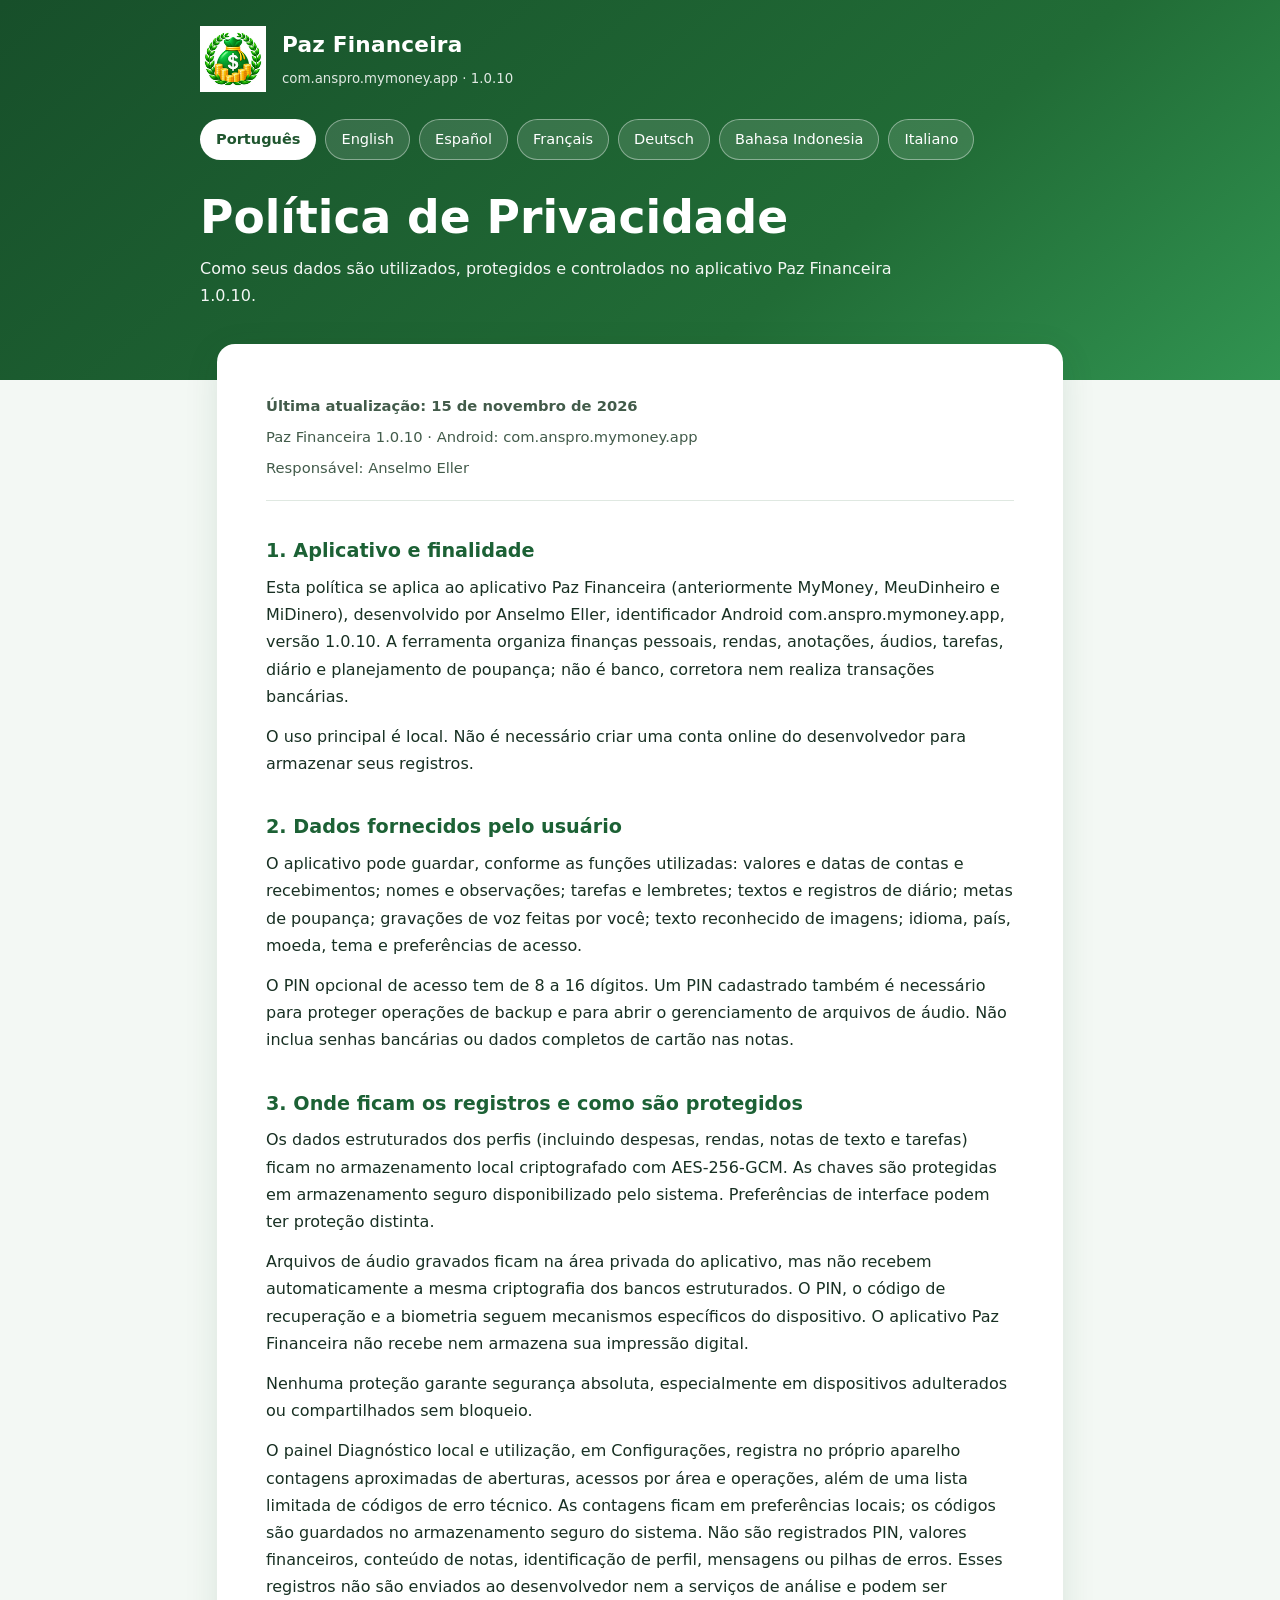
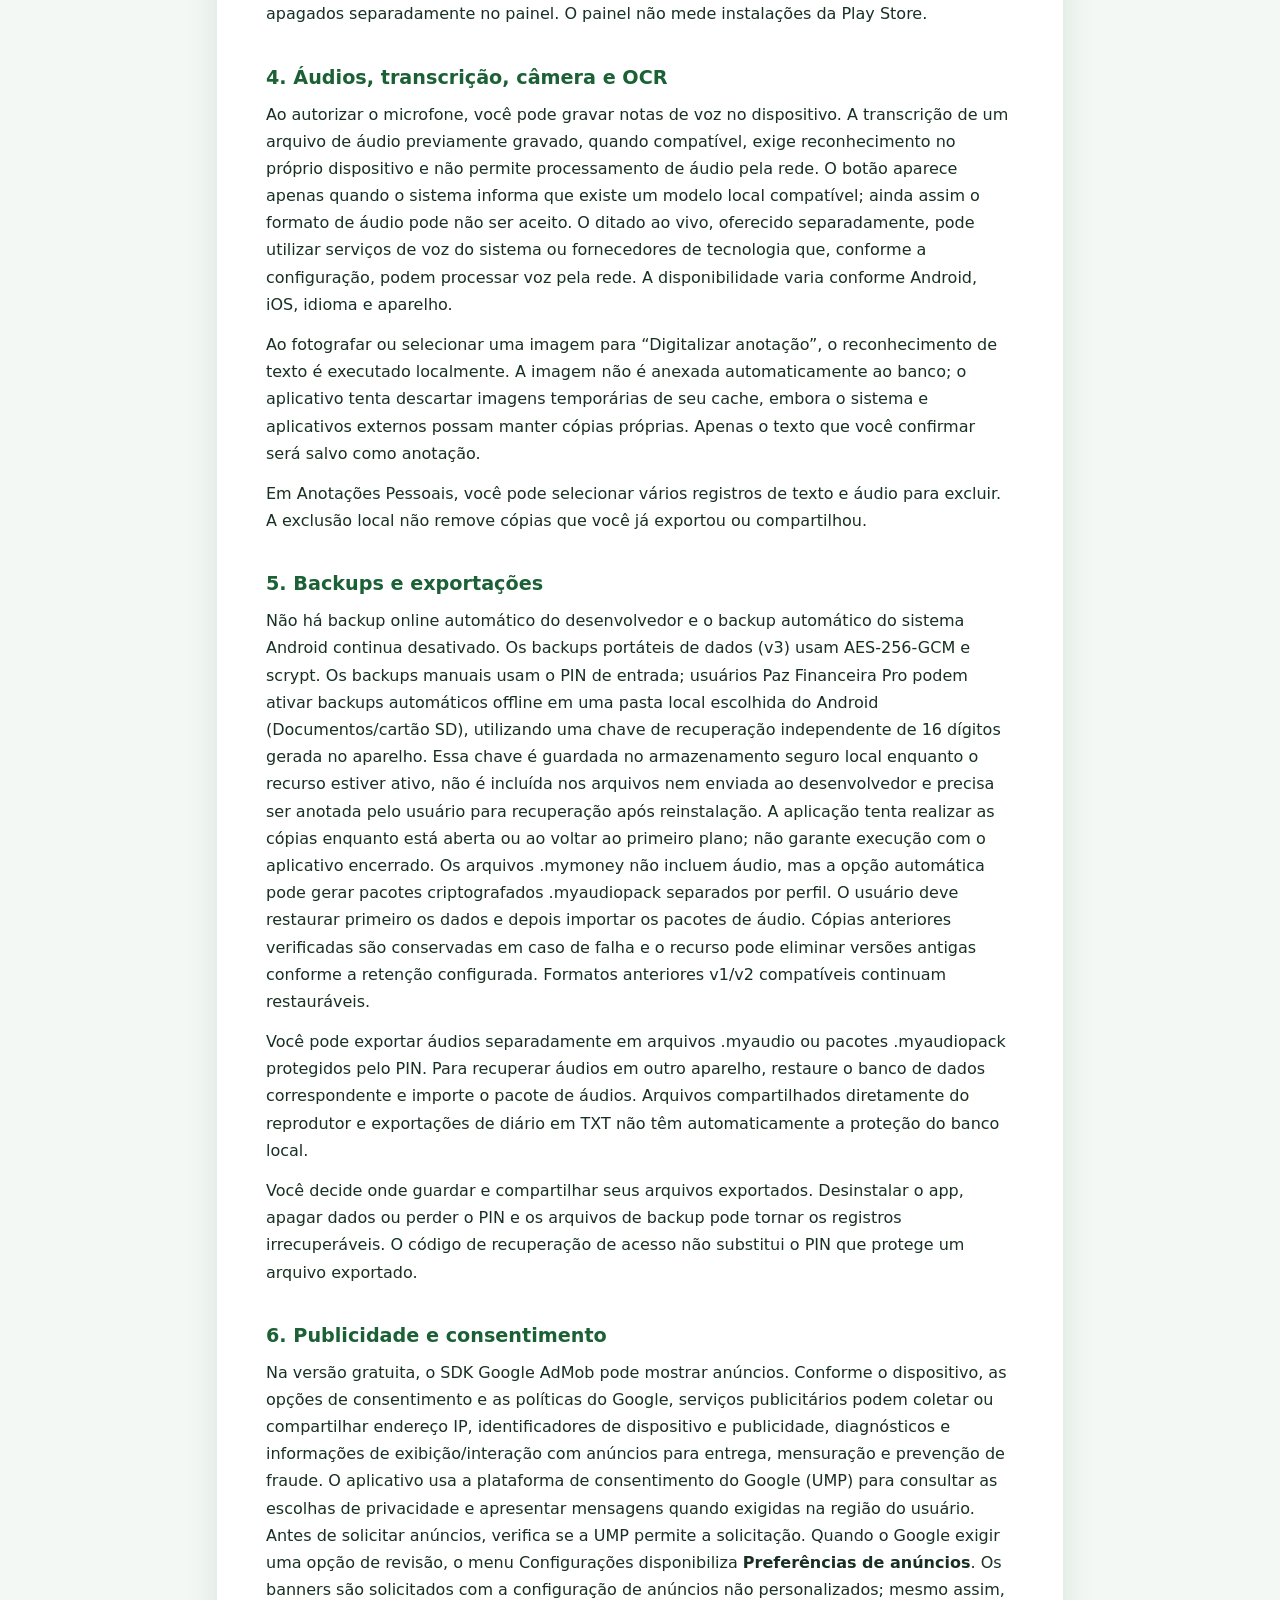
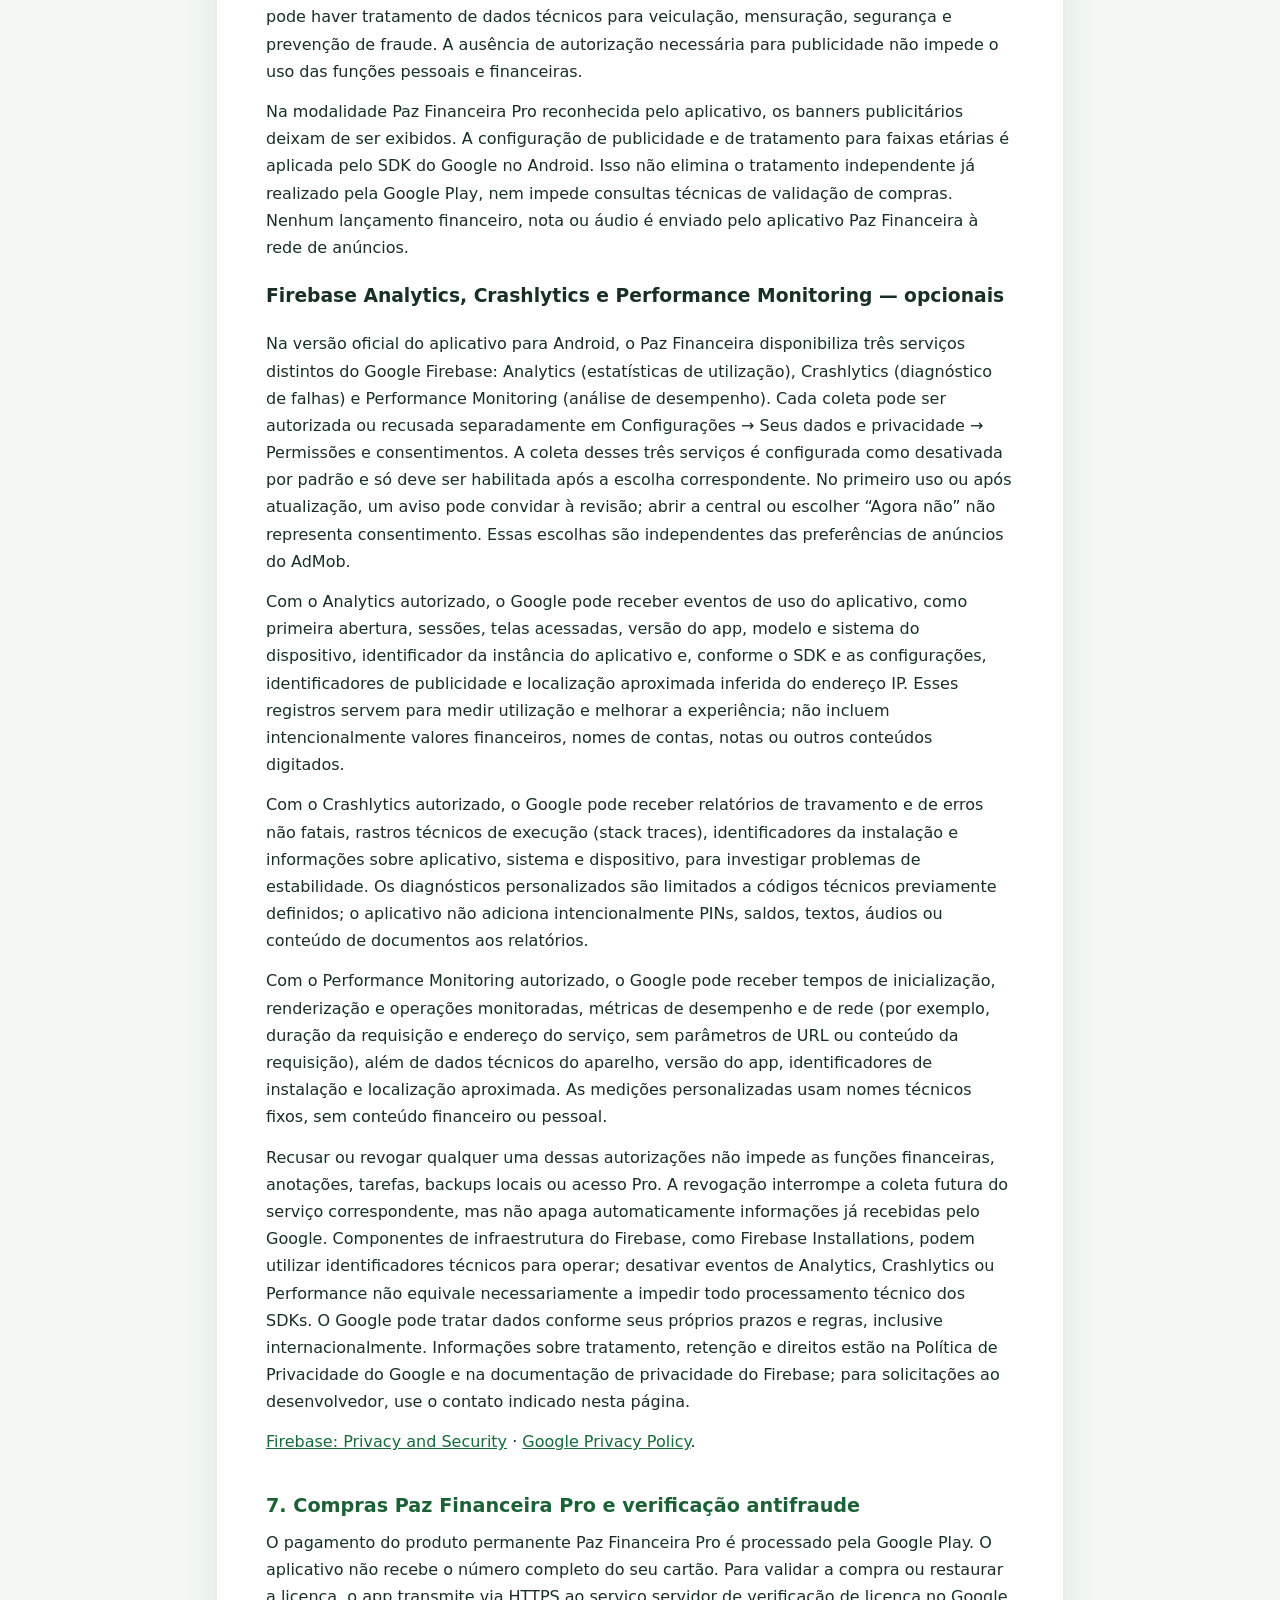
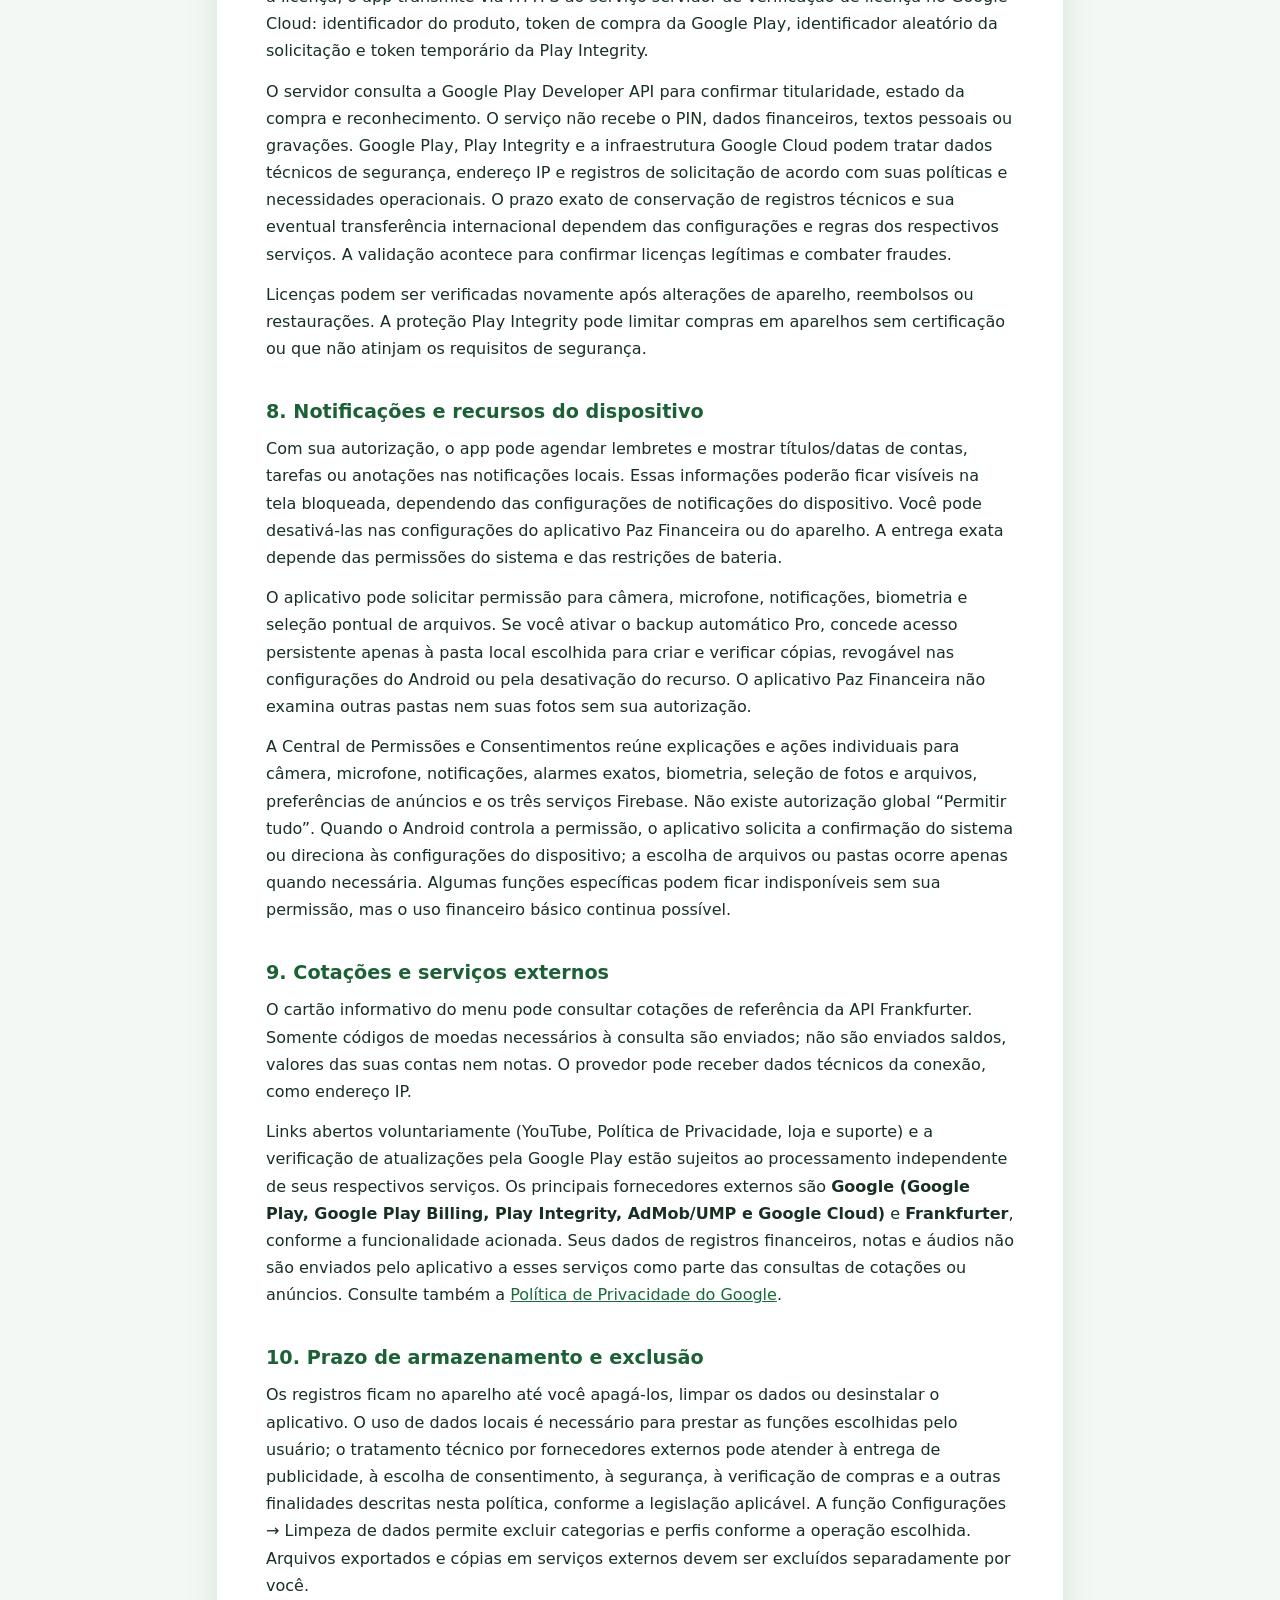
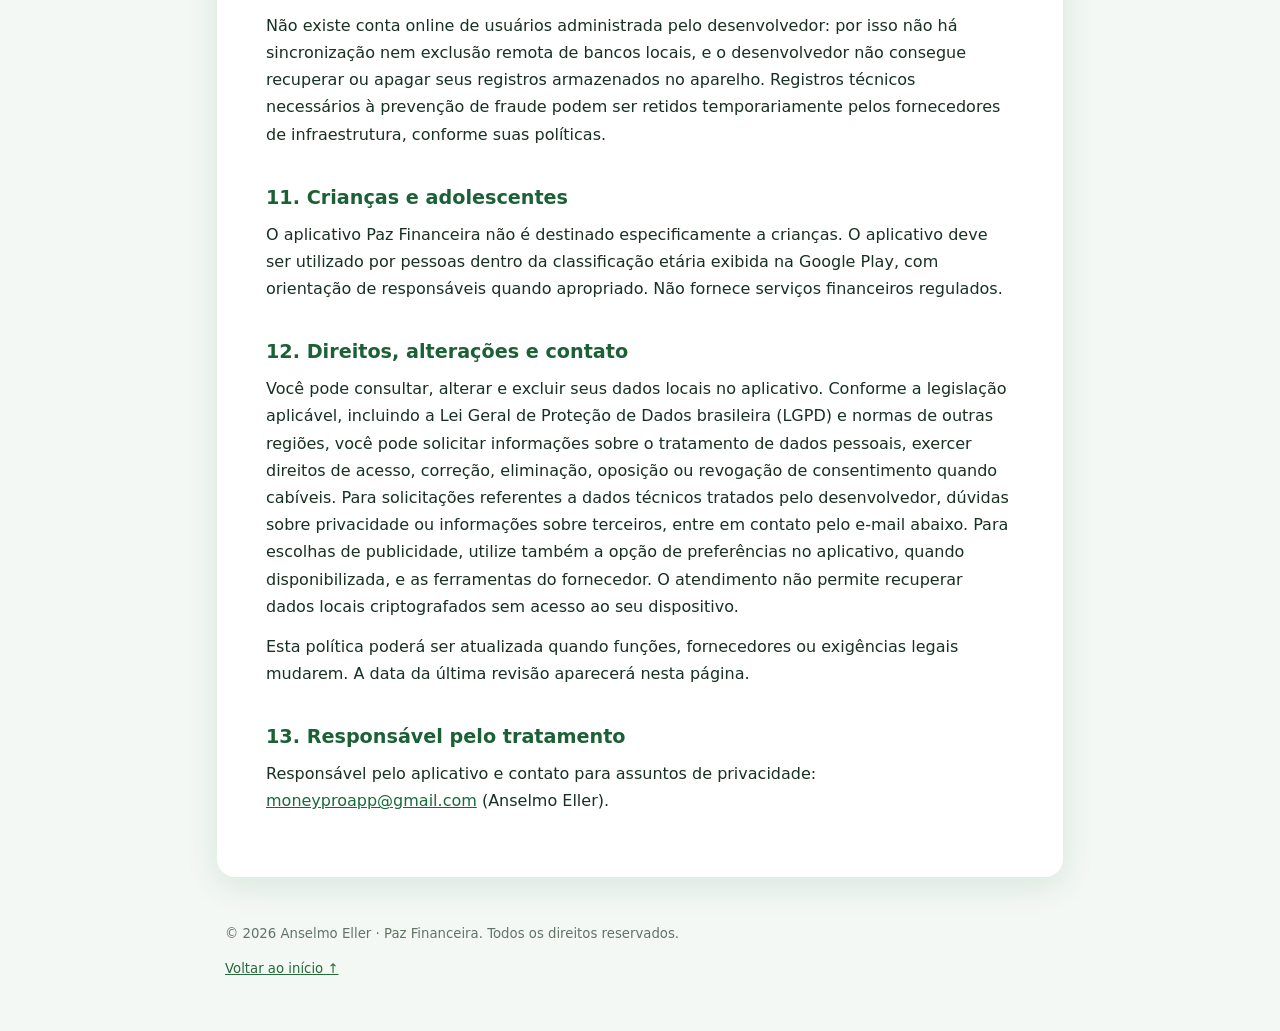
==== index.html @ 3dc596f3 "Add files via upload" ====
<!doctype html>
<html lang="pt-BR">
<head>
<meta charset="utf-8">
<meta name="viewport" content="width=device-width, initial-scale=1">
<meta name="description" content="Como seus dados são utilizados, protegidos e controlados no aplicativo Paz Financeira 1.0.10.">
<link rel="canonical" href="https://anselmoeller.github.io/mymoney-privacidade/">
<link rel="alternate" hreflang="pt-BR" href="https://anselmoeller.github.io/mymoney-privacidade/">
<link rel="alternate" hreflang="en-US" href="https://anselmoeller.github.io/mymoney-privacidade/en/">
<link rel="alternate" hreflang="es" href="https://anselmoeller.github.io/mymoney-privacidade/es/">
<link rel="alternate" hreflang="fr" href="https://anselmoeller.github.io/mymoney-privacidade/fr/">
<link rel="alternate" hreflang="de" href="https://anselmoeller.github.io/mymoney-privacidade/de/">
<link rel="alternate" hreflang="id" href="https://anselmoeller.github.io/mymoney-privacidade/id/">
<link rel="alternate" hreflang="it" href="https://anselmoeller.github.io/mymoney-privacidade/it/">
<link rel="alternate" hreflang="x-default" href="https://anselmoeller.github.io/mymoney-privacidade/">
<meta name="robots" content="index,follow">
<meta name="theme-color" content="#216C36">
<title>Política de Privacidade | Paz Financeira</title>
<link rel="icon" href="./assets/paz-financeira-icon-20261114.png" type="image/png">
<link rel="stylesheet" href="./assets/privacy-20261114.css">
</head>
<body id="top">
<header class="hero">
<div class="shell">
<div class="brand">
<img src="./assets/paz-financeira-icon-20261114.png" alt="" width="66" height="66">
<div>
<strong>Paz Financeira</strong>
<small>com.anspro.mymoney.app · 1.0.10</small>
</div>
</div>
<nav class="languages" aria-label="Language / idioma">
<a href="https://anselmoeller.github.io/mymoney-privacidade/" lang="pt" aria-current="page">Português</a>
<a href="https://anselmoeller.github.io/mymoney-privacidade/en/" lang="en">English</a>
<a href="https://anselmoeller.github.io/mymoney-privacidade/es/" lang="es">Español</a>
<a href="https://anselmoeller.github.io/mymoney-privacidade/fr/" lang="fr">Français</a>
<a href="https://anselmoeller.github.io/mymoney-privacidade/de/" lang="de">Deutsch</a>
<a href="https://anselmoeller.github.io/mymoney-privacidade/id/" lang="id">Bahasa Indonesia</a>
<a href="https://anselmoeller.github.io/mymoney-privacidade/it/" lang="it">Italiano</a>
</nav>
<h1>Política de Privacidade</h1>
<p>Como seus dados são utilizados, protegidos e controlados no aplicativo Paz Financeira 1.0.10.</p>
</div>
</header>
<main class="content">
<article class="paper">
<div class="meta">
<div><strong>Última atualização: 15 de novembro de 2026</strong></div>
<div>Paz Financeira 1.0.10 · Android: com.anspro.mymoney.app</div>
<div>Responsável: Anselmo Eller</div>
</div>
<h2 id="section-1">1. Aplicativo e finalidade</h2>
<p>Esta política se aplica ao aplicativo Paz Financeira (anteriormente MyMoney, MeuDinheiro e MiDinero), desenvolvido por Anselmo Eller, identificador Android com.anspro.mymoney.app, versão 1.0.10. A ferramenta organiza finanças pessoais, rendas, anotações, áudios, tarefas, diário e planejamento de poupança; não é banco, corretora nem realiza transações bancárias.</p>
<p>O uso principal é local. Não é necessário criar uma conta online do desenvolvedor para armazenar seus registros.</p>
<h2 id="section-2">2. Dados fornecidos pelo usuário</h2>
<p>O aplicativo pode guardar, conforme as funções utilizadas: valores e datas de contas e recebimentos; nomes e observações; tarefas e lembretes; textos e registros de diário; metas de poupança; gravações de voz feitas por você; texto reconhecido de imagens; idioma, país, moeda, tema e preferências de acesso.</p>
<p>O PIN opcional de acesso tem de 8 a 16 dígitos. Um PIN cadastrado também é necessário para proteger operações de backup e para abrir o gerenciamento de arquivos de áudio. Não inclua senhas bancárias ou dados completos de cartão nas notas.</p>
<h2 id="section-3">3. Onde ficam os registros e como são protegidos</h2>
<p>Os dados estruturados dos perfis (incluindo despesas, rendas, notas de texto e tarefas) ficam no armazenamento local criptografado com AES-256-GCM. As chaves são protegidas em armazenamento seguro disponibilizado pelo sistema. Preferências de interface podem ter proteção distinta.</p>
<p>Arquivos de áudio gravados ficam na área privada do aplicativo, mas não recebem automaticamente a mesma criptografia dos bancos estruturados. O PIN, o código de recuperação e a biometria seguem mecanismos específicos do dispositivo. O aplicativo Paz Financeira não recebe nem armazena sua impressão digital.</p>
<p>Nenhuma proteção garante segurança absoluta, especialmente em dispositivos adulterados ou compartilhados sem bloqueio.</p>
<p>O painel Diagnóstico local e utilização, em Configurações, registra no próprio aparelho contagens aproximadas de aberturas, acessos por área e operações, além de uma lista limitada de códigos de erro técnico. As contagens ficam em preferências locais; os códigos são guardados no armazenamento seguro do sistema. Não são registrados PIN, valores financeiros, conteúdo de notas, identificação de perfil, mensagens ou pilhas de erros. Esses registros não são enviados ao desenvolvedor nem a serviços de análise e podem ser apagados separadamente no painel. O painel não mede instalações da Play Store.</p>
<h2 id="section-4">4. Áudios, transcrição, câmera e OCR</h2>
<p>Ao autorizar o microfone, você pode gravar notas de voz no dispositivo. A transcrição de um arquivo de áudio previamente gravado, quando compatível, exige reconhecimento no próprio dispositivo e não permite processamento de áudio pela rede. O botão aparece apenas quando o sistema informa que existe um modelo local compatível; ainda assim o formato de áudio pode não ser aceito. O ditado ao vivo, oferecido separadamente, pode utilizar serviços de voz do sistema ou fornecedores de tecnologia que, conforme a configuração, podem processar voz pela rede. A disponibilidade varia conforme Android, iOS, idioma e aparelho.</p>
<p>Ao fotografar ou selecionar uma imagem para “Digitalizar anotação”, o reconhecimento de texto é executado localmente. A imagem não é anexada automaticamente ao banco; o aplicativo tenta descartar imagens temporárias de seu cache, embora o sistema e aplicativos externos possam manter cópias próprias. Apenas o texto que você confirmar será salvo como anotação.</p>
<p>Em Anotações Pessoais, você pode selecionar vários registros de texto e áudio para excluir. A exclusão local não remove cópias que você já exportou ou compartilhou.</p>
<h2 id="section-5">5. Backups e exportações</h2>
<p>Não há backup online automático do desenvolvedor e o backup automático do sistema Android continua desativado. Os backups portáteis de dados (v3) usam AES-256-GCM e scrypt. Os backups manuais usam o PIN de entrada; usuários Paz Financeira Pro podem ativar backups automáticos offline em uma pasta local escolhida do Android (Documentos/cartão SD), utilizando uma chave de recuperação independente de 16 dígitos gerada no aparelho. Essa chave é guardada no armazenamento seguro local enquanto o recurso estiver ativo, não é incluída nos arquivos nem enviada ao desenvolvedor e precisa ser anotada pelo usuário para recuperação após reinstalação. A aplicação tenta realizar as cópias enquanto está aberta ou ao voltar ao primeiro plano; não garante execução com o aplicativo encerrado. Os arquivos .mymoney não incluem áudio, mas a opção automática pode gerar pacotes criptografados .myaudiopack separados por perfil. O usuário deve restaurar primeiro os dados e depois importar os pacotes de áudio. Cópias anteriores verificadas são conservadas em caso de falha e o recurso pode eliminar versões antigas conforme a retenção configurada. Formatos anteriores v1/v2 compatíveis continuam restauráveis.</p>
<p>Você pode exportar áudios separadamente em arquivos .myaudio ou pacotes .myaudiopack protegidos pelo PIN. Para recuperar áudios em outro aparelho, restaure o banco de dados correspondente e importe o pacote de áudios. Arquivos compartilhados diretamente do reprodutor e exportações de diário em TXT não têm automaticamente a proteção do banco local.</p>
<p>Você decide onde guardar e compartilhar seus arquivos exportados. Desinstalar o app, apagar dados ou perder o PIN e os arquivos de backup pode tornar os registros irrecuperáveis. O código de recuperação de acesso não substitui o PIN que protege um arquivo exportado.</p>
<h2 id="section-6">6. Publicidade e consentimento</h2>
<p>Na versão gratuita, o SDK Google AdMob pode mostrar anúncios. Conforme o dispositivo, as opções de consentimento e as políticas do Google, serviços publicitários podem coletar ou compartilhar endereço IP, identificadores de dispositivo e publicidade, diagnósticos e informações de exibição/interação com anúncios para entrega, mensuração e prevenção de fraude. O aplicativo usa a plataforma de consentimento do Google (UMP) para consultar as escolhas de privacidade e apresentar mensagens quando exigidas na região do usuário. Antes de solicitar anúncios, verifica se a UMP permite a solicitação. Quando o Google exigir uma opção de revisão, o menu Configurações disponibiliza <strong>Preferências de anúncios</strong>. Os banners são solicitados com a configuração de anúncios não personalizados; mesmo assim, pode haver tratamento de dados técnicos para veiculação, mensuração, segurança e prevenção de fraude. A ausência de autorização necessária para publicidade não impede o uso das funções pessoais e financeiras.</p>
<p>Na modalidade Paz Financeira Pro reconhecida pelo aplicativo, os banners publicitários deixam de ser exibidos. A configuração de publicidade e de tratamento para faixas etárias é aplicada pelo SDK do Google no Android. Isso não elimina o tratamento independente já realizado pela Google Play, nem impede consultas técnicas de validação de compras. Nenhum lançamento financeiro, nota ou áudio é enviado pelo aplicativo Paz Financeira à rede de anúncios.</p>

<h3 id="firebase-optional">Firebase Analytics, Crashlytics e Performance Monitoring — opcionais</h3>
<p>Na versão oficial do aplicativo para Android, o Paz Financeira disponibiliza três serviços distintos do Google Firebase: Analytics (estatísticas de utilização), Crashlytics (diagnóstico de falhas) e Performance Monitoring (análise de desempenho). Cada coleta pode ser autorizada ou recusada separadamente em Configurações → Seus dados e privacidade → Permissões e consentimentos. A coleta desses três serviços é configurada como desativada por padrão e só deve ser habilitada após a escolha correspondente. No primeiro uso ou após atualização, um aviso pode convidar à revisão; abrir a central ou escolher “Agora não” não representa consentimento. Essas escolhas são independentes das preferências de anúncios do AdMob.</p>
<p>Com o Analytics autorizado, o Google pode receber eventos de uso do aplicativo, como primeira abertura, sessões, telas acessadas, versão do app, modelo e sistema do dispositivo, identificador da instância do aplicativo e, conforme o SDK e as configurações, identificadores de publicidade e localização aproximada inferida do endereço IP. Esses registros servem para medir utilização e melhorar a experiência; não incluem intencionalmente valores financeiros, nomes de contas, notas ou outros conteúdos digitados.</p>
<p>Com o Crashlytics autorizado, o Google pode receber relatórios de travamento e de erros não fatais, rastros técnicos de execução (stack traces), identificadores da instalação e informações sobre aplicativo, sistema e dispositivo, para investigar problemas de estabilidade. Os diagnósticos personalizados são limitados a códigos técnicos previamente definidos; o aplicativo não adiciona intencionalmente PINs, saldos, textos, áudios ou conteúdo de documentos aos relatórios.</p>
<p>Com o Performance Monitoring autorizado, o Google pode receber tempos de inicialização, renderização e operações monitoradas, métricas de desempenho e de rede (por exemplo, duração da requisição e endereço do serviço, sem parâmetros de URL ou conteúdo da requisição), além de dados técnicos do aparelho, versão do app, identificadores de instalação e localização aproximada. As medições personalizadas usam nomes técnicos fixos, sem conteúdo financeiro ou pessoal.</p>
<p>Recusar ou revogar qualquer uma dessas autorizações não impede as funções financeiras, anotações, tarefas, backups locais ou acesso Pro. A revogação interrompe a coleta futura do serviço correspondente, mas não apaga automaticamente informações já recebidas pelo Google. Componentes de infraestrutura do Firebase, como Firebase Installations, podem utilizar identificadores técnicos para operar; desativar eventos de Analytics, Crashlytics ou Performance não equivale necessariamente a impedir todo processamento técnico dos SDKs. O Google pode tratar dados conforme seus próprios prazos e regras, inclusive internacionalmente. Informações sobre tratamento, retenção e direitos estão na Política de Privacidade do Google e na documentação de privacidade do Firebase; para solicitações ao desenvolvedor, use o contato indicado nesta página.</p>
<p><a href="https://firebase.google.com/support/privacy" rel="noopener noreferrer">Firebase: Privacy and Security</a> · <a href="https://policies.google.com/privacy" rel="noopener noreferrer">Google Privacy Policy</a>.</p>
<h2 id="section-7">7. Compras Paz Financeira Pro e verificação antifraude</h2>
<p>O pagamento do produto permanente Paz Financeira Pro é processado pela Google Play. O aplicativo não recebe o número completo do seu cartão. Para validar a compra ou restaurar a licença, o app transmite via HTTPS ao serviço servidor de verificação de licença no Google Cloud: identificador do produto, token de compra da Google Play, identificador aleatório da solicitação e token temporário da Play Integrity.</p>
<p>O servidor consulta a Google Play Developer API para confirmar titularidade, estado da compra e reconhecimento. O serviço não recebe o PIN, dados financeiros, textos pessoais ou gravações. Google Play, Play Integrity e a infraestrutura Google Cloud podem tratar dados técnicos de segurança, endereço IP e registros de solicitação de acordo com suas políticas e necessidades operacionais. O prazo exato de conservação de registros técnicos e sua eventual transferência internacional dependem das configurações e regras dos respectivos serviços. A validação acontece para confirmar licenças legítimas e combater fraudes.</p>
<p>Licenças podem ser verificadas novamente após alterações de aparelho, reembolsos ou restaurações. A proteção Play Integrity pode limitar compras em aparelhos sem certificação ou que não atinjam os requisitos de segurança.</p>
<h2 id="section-8">8. Notificações e recursos do dispositivo</h2>
<p>Com sua autorização, o app pode agendar lembretes e mostrar títulos/datas de contas, tarefas ou anotações nas notificações locais. Essas informações poderão ficar visíveis na tela bloqueada, dependendo das configurações de notificações do dispositivo. Você pode desativá-las nas configurações do aplicativo Paz Financeira ou do aparelho. A entrega exata depende das permissões do sistema e das restrições de bateria.</p>
<p>O aplicativo pode solicitar permissão para câmera, microfone, notificações, biometria e seleção pontual de arquivos. Se você ativar o backup automático Pro, concede acesso persistente apenas à pasta local escolhida para criar e verificar cópias, revogável nas configurações do Android ou pela desativação do recurso. O aplicativo Paz Financeira não examina outras pastas nem suas fotos sem sua autorização.</p>
<p>A Central de Permissões e Consentimentos reúne explicações e ações individuais para câmera, microfone, notificações, alarmes exatos, biometria, seleção de fotos e arquivos, preferências de anúncios e os três serviços Firebase. Não existe autorização global “Permitir tudo”. Quando o Android controla a permissão, o aplicativo solicita a confirmação do sistema ou direciona às configurações do dispositivo; a escolha de arquivos ou pastas ocorre apenas quando necessária. Algumas funções específicas podem ficar indisponíveis sem sua permissão, mas o uso financeiro básico continua possível.</p>
<h2 id="section-9">9. Cotações e serviços externos</h2>
<p>O cartão informativo do menu pode consultar cotações de referência da API Frankfurter. Somente códigos de moedas necessários à consulta são enviados; não são enviados saldos, valores das suas contas nem notas. O provedor pode receber dados técnicos da conexão, como endereço IP.</p>
<p>Links abertos voluntariamente (YouTube, Política de Privacidade, loja e suporte) e a verificação de atualizações pela Google Play estão sujeitos ao processamento independente de seus respectivos serviços. Os principais fornecedores externos são <strong>Google (Google Play, Google Play Billing, Play Integrity, AdMob/UMP e Google Cloud)</strong> e <strong>Frankfurter</strong>, conforme a funcionalidade acionada. Seus dados de registros financeiros, notas e áudios não são enviados pelo aplicativo a esses serviços como parte das consultas de cotações ou anúncios. Consulte também a <a href="https://policies.google.com/privacy?hl=pt-BR">Política de Privacidade do Google</a>.</p>
<h2 id="section-10">10. Prazo de armazenamento e exclusão</h2>
<p>Os registros ficam no aparelho até você apagá-los, limpar os dados ou desinstalar o aplicativo. O uso de dados locais é necessário para prestar as funções escolhidas pelo usuário; o tratamento técnico por fornecedores externos pode atender à entrega de publicidade, à escolha de consentimento, à segurança, à verificação de compras e a outras finalidades descritas nesta política, conforme a legislação aplicável. A função Configurações → Limpeza de dados permite excluir categorias e perfis conforme a operação escolhida. Arquivos exportados e cópias em serviços externos devem ser excluídos separadamente por você.</p>
<p>Não existe conta online de usuários administrada pelo desenvolvedor: por isso não há sincronização nem exclusão remota de bancos locais, e o desenvolvedor não consegue recuperar ou apagar seus registros armazenados no aparelho. Registros técnicos necessários à prevenção de fraude podem ser retidos temporariamente pelos fornecedores de infraestrutura, conforme suas políticas.</p>
<h2 id="section-11">11. Crianças e adolescentes</h2>
<p>O aplicativo Paz Financeira não é destinado especificamente a crianças. O aplicativo deve ser utilizado por pessoas dentro da classificação etária exibida na Google Play, com orientação de responsáveis quando apropriado. Não fornece serviços financeiros regulados.</p>
<h2 id="section-12">12. Direitos, alterações e contato</h2>
<p>Você pode consultar, alterar e excluir seus dados locais no aplicativo. Conforme a legislação aplicável, incluindo a Lei Geral de Proteção de Dados brasileira (LGPD) e normas de outras regiões, você pode solicitar informações sobre o tratamento de dados pessoais, exercer direitos de acesso, correção, eliminação, oposição ou revogação de consentimento quando cabíveis. Para solicitações referentes a dados técnicos tratados pelo desenvolvedor, dúvidas sobre privacidade ou informações sobre terceiros, entre em contato pelo e-mail abaixo. Para escolhas de publicidade, utilize também a opção de preferências no aplicativo, quando disponibilizada, e as ferramentas do fornecedor. O atendimento não permite recuperar dados locais criptografados sem acesso ao seu dispositivo.</p>
<p>Esta política poderá ser atualizada quando funções, fornecedores ou exigências legais mudarem. A data da última revisão aparecerá nesta página.</p>
<h2 id="section-13">13. Responsável pelo tratamento</h2>
<p>Responsável pelo aplicativo e contato para assuntos de privacidade: <a href="mailto:moneyproapp@gmail.com">moneyproapp@gmail.com</a> (Anselmo Eller).</p>
</article>
</main>
<footer class="footer">
<p>© 2026 Anselmo Eller · Paz Financeira. Todos os direitos reservados.</p>
<p><a href="#top">Voltar ao início ↑</a></p>
</footer>
</body>
</html>
---- assets/privacy-20261114.css ----
:root{
  color-scheme:light;
  font-family:system-ui,-apple-system,"Segoe UI",Roboto,Arial,sans-serif;
  color:#183023;
  background:#f3f8f4
}
*{box-sizing:border-box}
body{margin:0;line-height:1.7}
a{color:#176a39}
a:hover{text-decoration:none}
a:focus-visible{outline:3px solid #e8a835;outline-offset:3px}
.hero{
  background:linear-gradient(140deg,#174f2a,#216c36 65%,#319451);
  color:white;
  padding:26px 22px 66px
}
.shell{max-width:880px;margin:auto}
.brand{display:flex;gap:16px;align-items:center}
.brand img{width:66px;height:66px;object-fit:contain}
.brand strong{display:block;font-size:1.35rem;letter-spacing:.01em}
.brand small{opacity:.86}
.languages{
  display:flex;
  flex-wrap:wrap;
  gap:9px;
  margin-top:27px
}
.languages a{
  color:white;
  text-decoration:none;
  padding:7px 15px;
  border-radius:24px;
  background:rgba(255,255,255,.12);
  border:1px solid rgba(255,255,255,.4);
  font-size:.91rem
}
.languages a[aria-current=page]{
  color:#20562f;
  background:white;
  font-weight:750
}
.hero h1{
  font-size:clamp(2rem,5vw,2.85rem);
  line-height:1.16;
  margin:32px 0 10px
}
.hero p{margin:5px 0;max-width:700px;opacity:.95}
.content{max-width:880px;margin:-36px auto 46px;padding:0 17px}
.paper{
  background:white;
  border-radius:18px;
  box-shadow:0 8px 34px rgba(16,70,36,.11);
  padding:clamp(21px,4vw,49px)
}
.meta{
  padding-bottom:20px;
  margin-bottom:29px;
  border-bottom:1px solid #dfe8e1;
  display:grid;
  gap:6px;
  color:#425b4a;
  font-size:.92rem
}
.paper h2{
  font-size:1.2rem;
  margin:37px 0 9px;
  color:#1c6135;
  line-height:1.35
}
.paper p{margin:10px 0 13px}
.paper ul{padding-left:25px;margin:12px 0 17px}
.paper li{padding:2px 0}
.paper code{
  background:#e8f3eb;
  padding:2px 6px;
  border-radius:6px;
  overflow-wrap:anywhere
}
.contact{
  border:1px solid #c9e3cf;
  background:#ecf7ef;
  border-radius:10px;
  padding:14px;
  margin:18px 0 8px;
  overflow-wrap:anywhere
}
.footer{
  max-width:880px;
  margin:0 auto 50px;
  padding:0 25px;
  color:#627466;
  font-size:.83rem
}
.footer a{color:#256a3b}
.sr-only{
  position:absolute;
  width:1px;
  height:1px;
  overflow:hidden;
  clip:rect(0,0,0,0);
  white-space:nowrap
}
@media(max-width:560px){
  .brand img{width:55px;height:55px}
  .hero{padding-bottom:54px}
  .languages{gap:7px}
  .languages a{padding:7px 12px}
  .paper h2{margin-top:30px}
}
@media(prefers-reduced-motion:reduce){
  *,*::before,*::after{
    scroll-behavior:auto!important;
    transition:none!important
  }
}
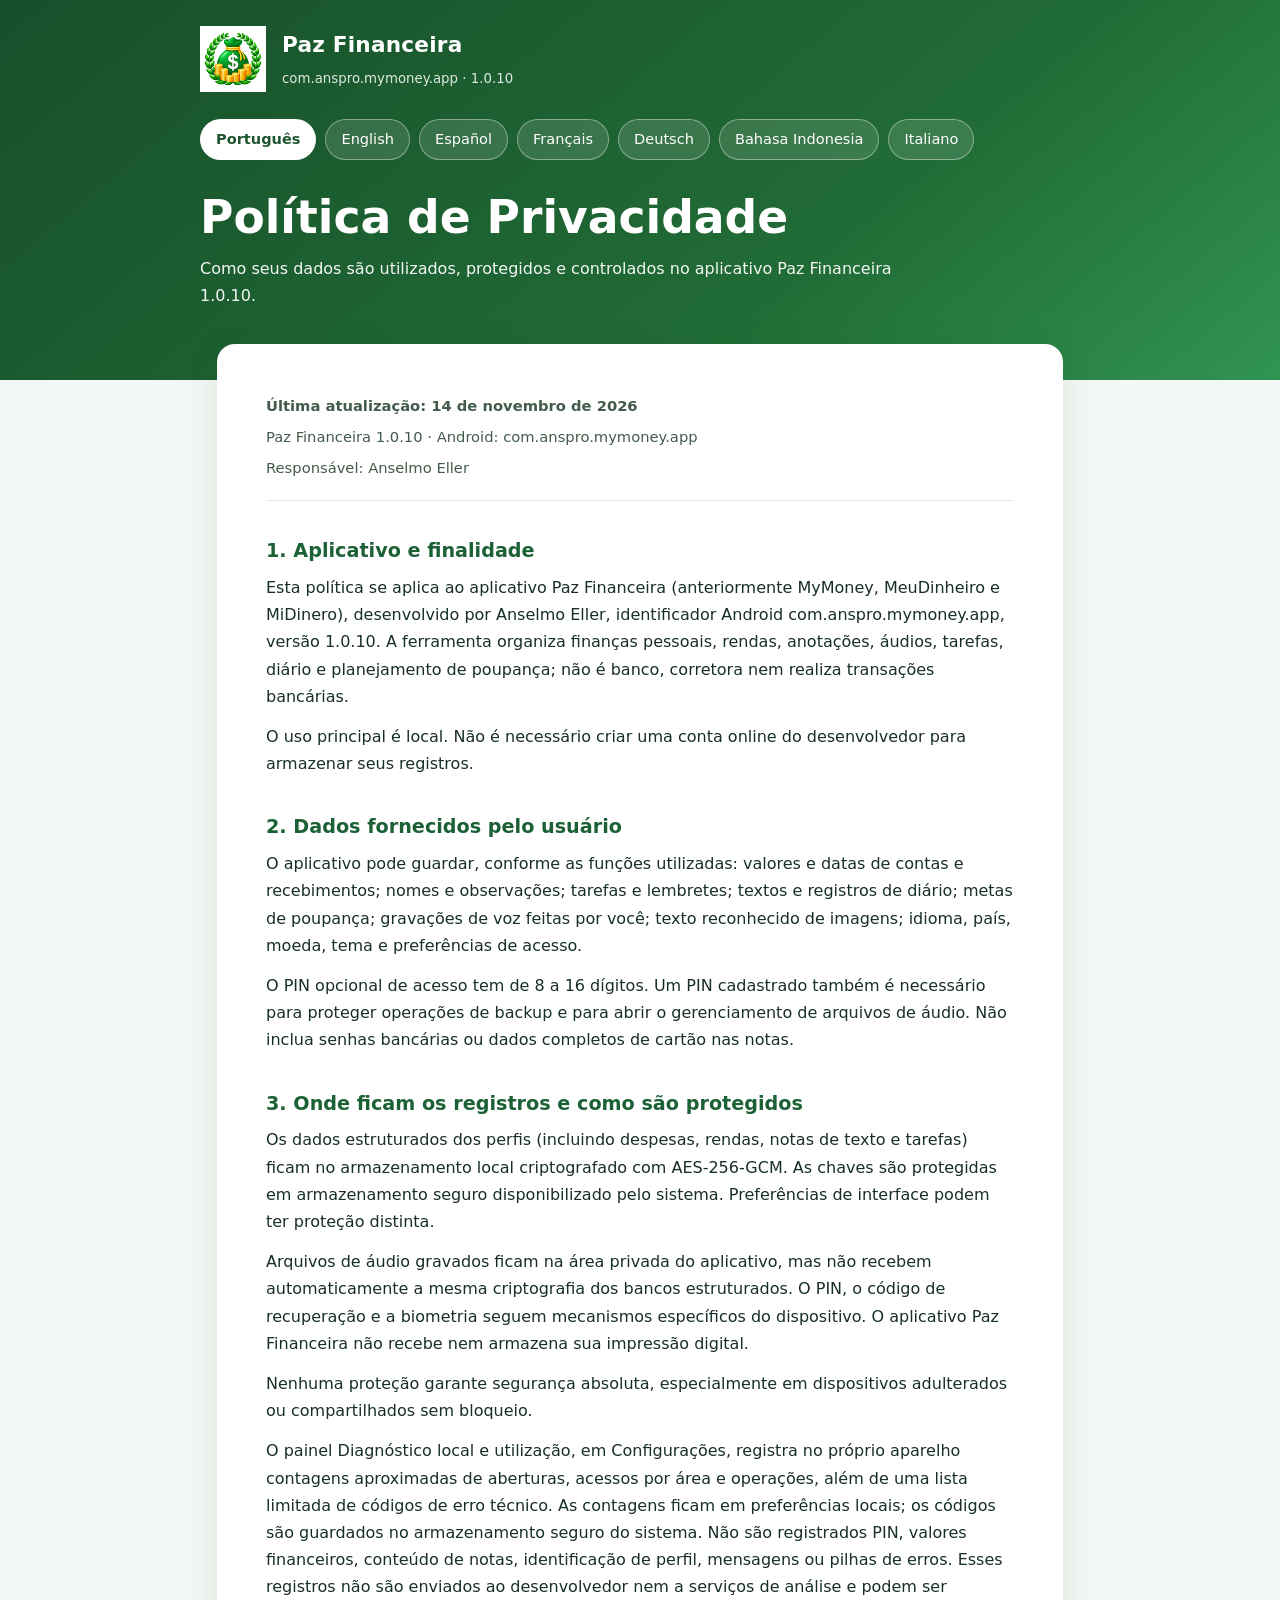
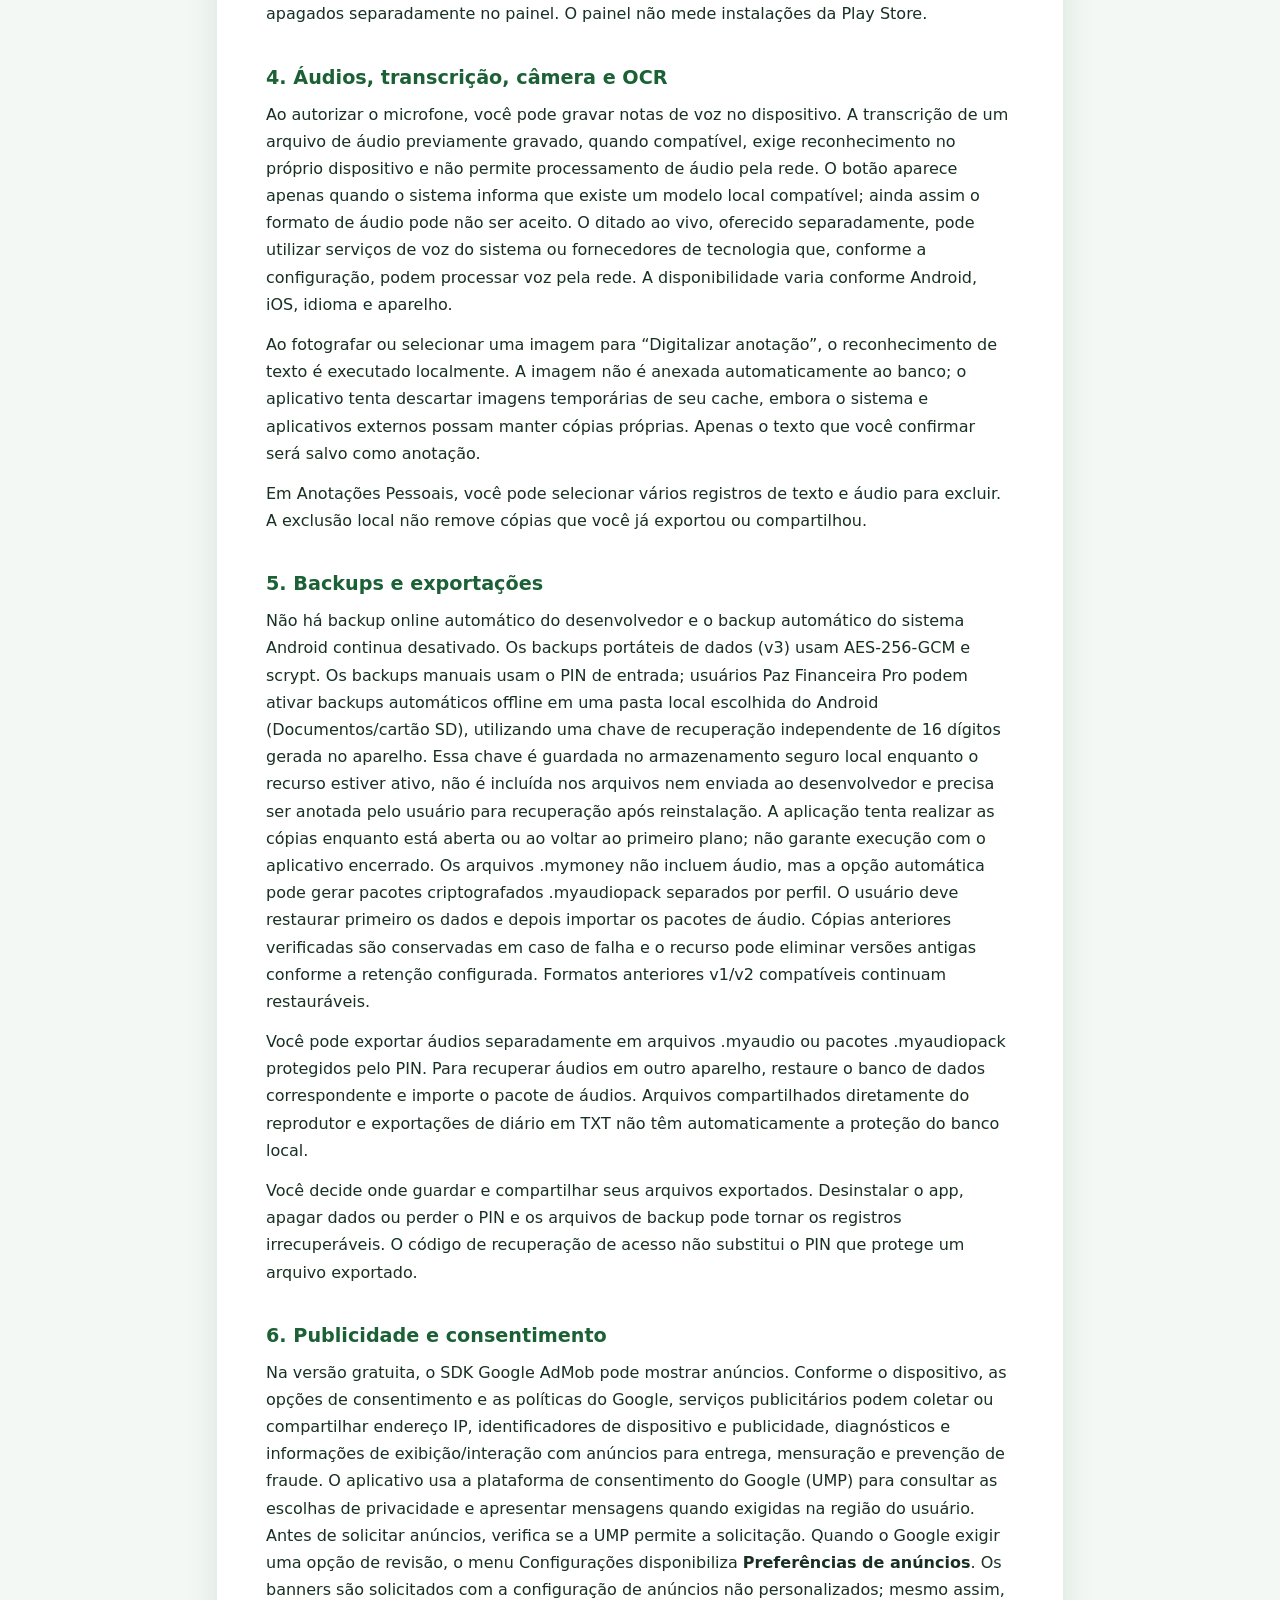
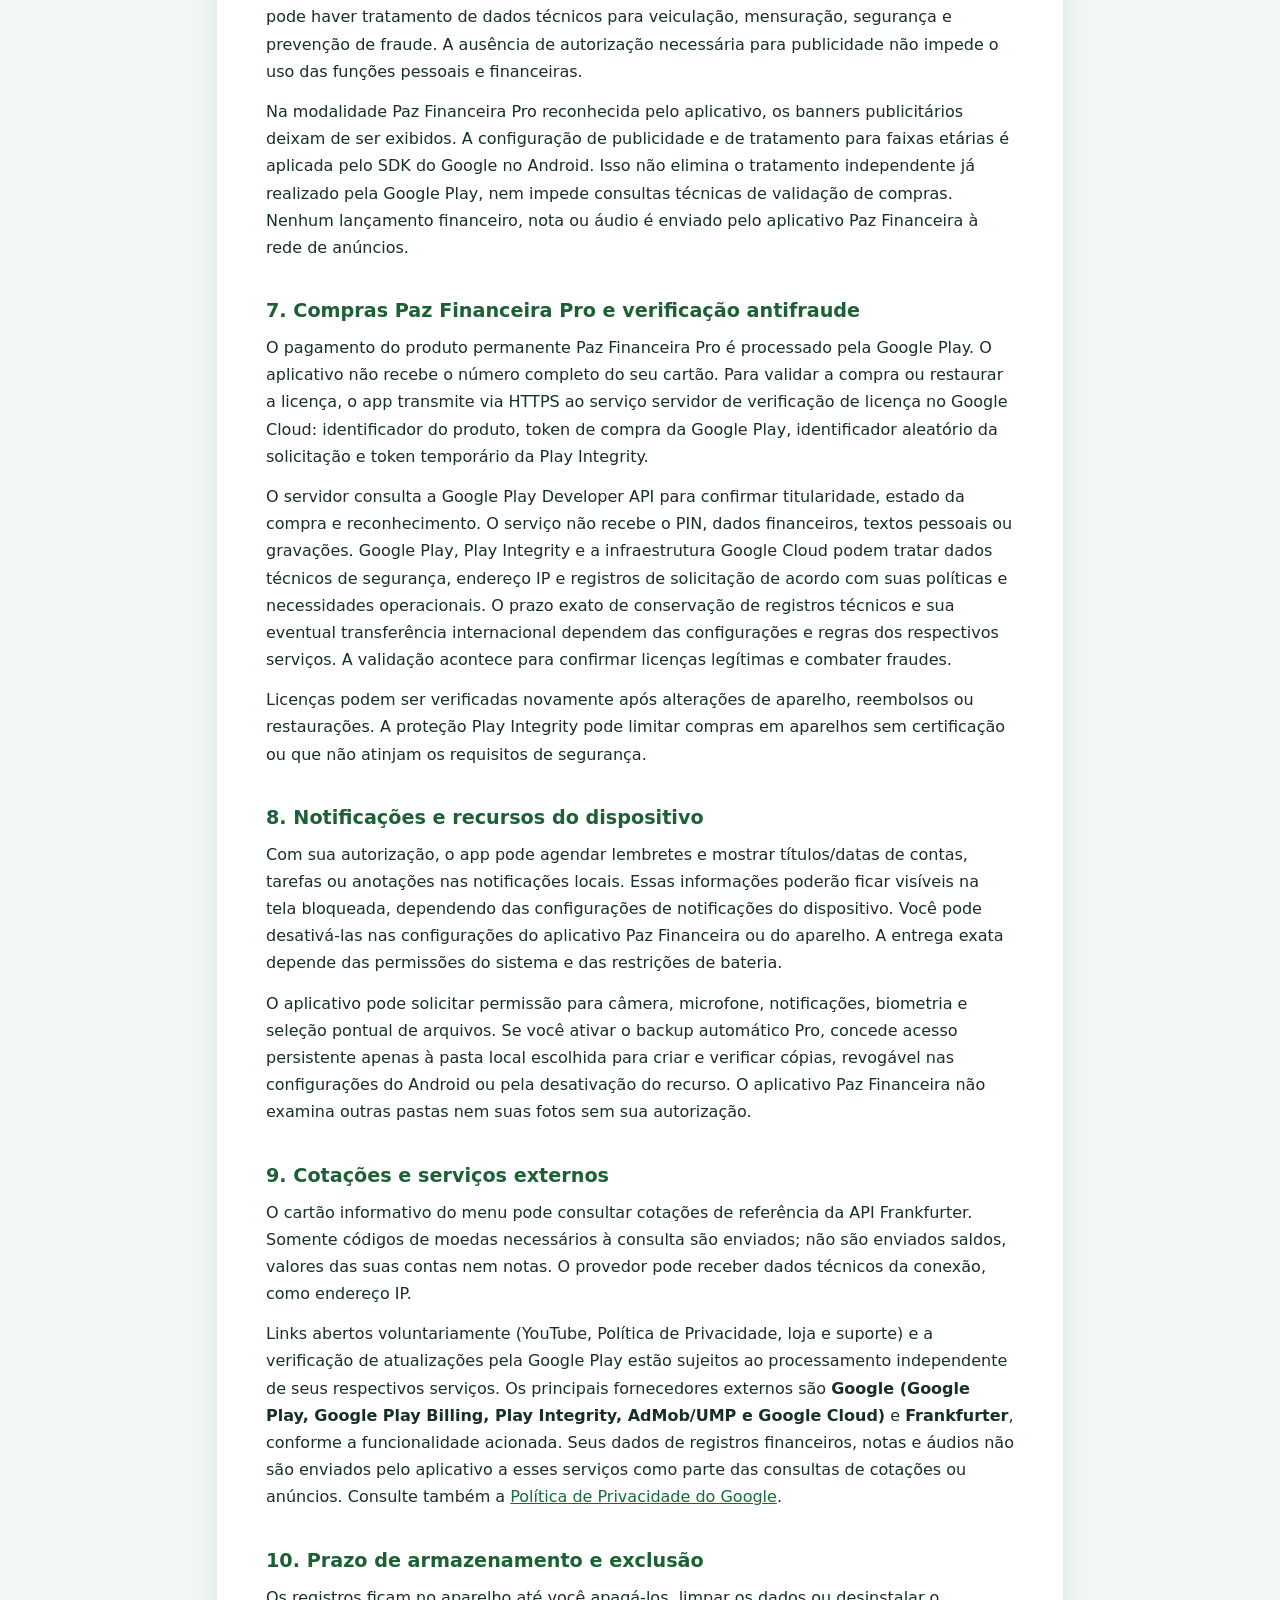
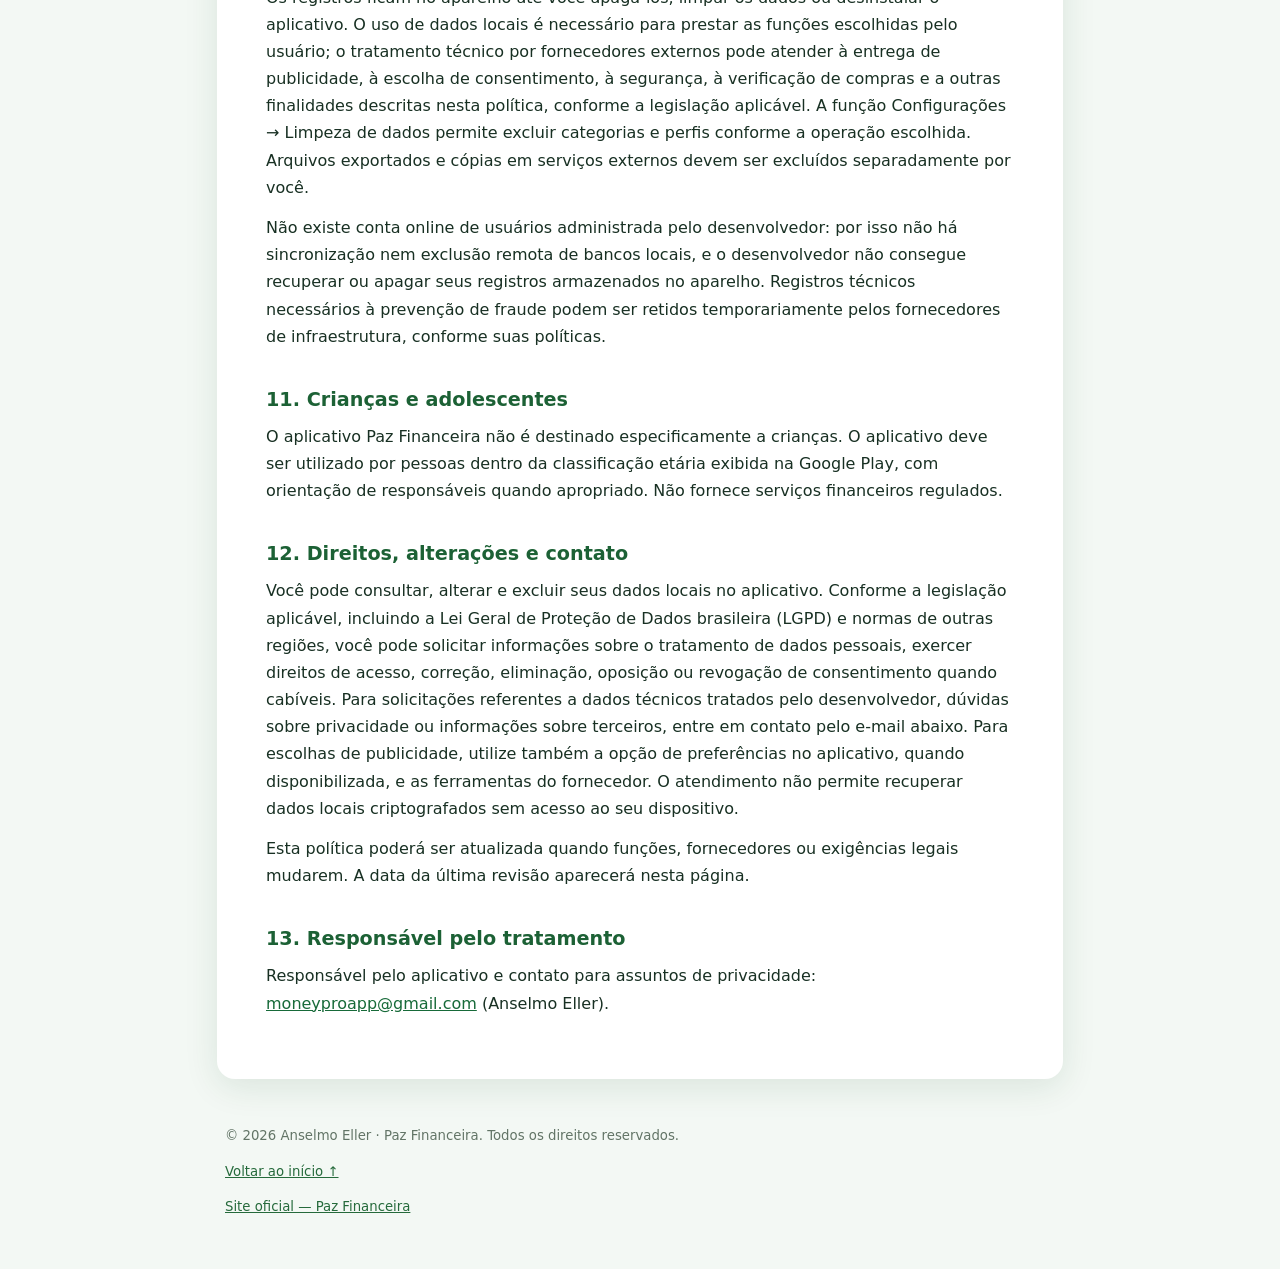
==== commit 41a96ac7: "Add files via upload" ====
--- a/index.html
+++ b/index.html
@@ -46,7 +46,7 @@
 <main class="content">
 <article class="paper">
 <div class="meta">
-<div><strong>Última atualização: 15 de novembro de 2026</strong></div>
+<div><strong>Última atualização: 14 de novembro de 2026</strong></div>
 <div>Paz Financeira 1.0.10 · Android: com.anspro.mymoney.app</div>
 <div>Responsável: Anselmo Eller</div>
 </div>
@@ -72,14 +72,6 @@
 <h2 id="section-6">6. Publicidade e consentimento</h2>
 <p>Na versão gratuita, o SDK Google AdMob pode mostrar anúncios. Conforme o dispositivo, as opções de consentimento e as políticas do Google, serviços publicitários podem coletar ou compartilhar endereço IP, identificadores de dispositivo e publicidade, diagnósticos e informações de exibição/interação com anúncios para entrega, mensuração e prevenção de fraude. O aplicativo usa a plataforma de consentimento do Google (UMP) para consultar as escolhas de privacidade e apresentar mensagens quando exigidas na região do usuário. Antes de solicitar anúncios, verifica se a UMP permite a solicitação. Quando o Google exigir uma opção de revisão, o menu Configurações disponibiliza <strong>Preferências de anúncios</strong>. Os banners são solicitados com a configuração de anúncios não personalizados; mesmo assim, pode haver tratamento de dados técnicos para veiculação, mensuração, segurança e prevenção de fraude. A ausência de autorização necessária para publicidade não impede o uso das funções pessoais e financeiras.</p>
 <p>Na modalidade Paz Financeira Pro reconhecida pelo aplicativo, os banners publicitários deixam de ser exibidos. A configuração de publicidade e de tratamento para faixas etárias é aplicada pelo SDK do Google no Android. Isso não elimina o tratamento independente já realizado pela Google Play, nem impede consultas técnicas de validação de compras. Nenhum lançamento financeiro, nota ou áudio é enviado pelo aplicativo Paz Financeira à rede de anúncios.</p>
-
-<h3 id="firebase-optional">Firebase Analytics, Crashlytics e Performance Monitoring — opcionais</h3>
-<p>Na versão oficial do aplicativo para Android, o Paz Financeira disponibiliza três serviços distintos do Google Firebase: Analytics (estatísticas de utilização), Crashlytics (diagnóstico de falhas) e Performance Monitoring (análise de desempenho). Cada coleta pode ser autorizada ou recusada separadamente em Configurações → Seus dados e privacidade → Permissões e consentimentos. A coleta desses três serviços é configurada como desativada por padrão e só deve ser habilitada após a escolha correspondente. No primeiro uso ou após atualização, um aviso pode convidar à revisão; abrir a central ou escolher “Agora não” não representa consentimento. Essas escolhas são independentes das preferências de anúncios do AdMob.</p>
-<p>Com o Analytics autorizado, o Google pode receber eventos de uso do aplicativo, como primeira abertura, sessões, telas acessadas, versão do app, modelo e sistema do dispositivo, identificador da instância do aplicativo e, conforme o SDK e as configurações, identificadores de publicidade e localização aproximada inferida do endereço IP. Esses registros servem para medir utilização e melhorar a experiência; não incluem intencionalmente valores financeiros, nomes de contas, notas ou outros conteúdos digitados.</p>
-<p>Com o Crashlytics autorizado, o Google pode receber relatórios de travamento e de erros não fatais, rastros técnicos de execução (stack traces), identificadores da instalação e informações sobre aplicativo, sistema e dispositivo, para investigar problemas de estabilidade. Os diagnósticos personalizados são limitados a códigos técnicos previamente definidos; o aplicativo não adiciona intencionalmente PINs, saldos, textos, áudios ou conteúdo de documentos aos relatórios.</p>
-<p>Com o Performance Monitoring autorizado, o Google pode receber tempos de inicialização, renderização e operações monitoradas, métricas de desempenho e de rede (por exemplo, duração da requisição e endereço do serviço, sem parâmetros de URL ou conteúdo da requisição), além de dados técnicos do aparelho, versão do app, identificadores de instalação e localização aproximada. As medições personalizadas usam nomes técnicos fixos, sem conteúdo financeiro ou pessoal.</p>
-<p>Recusar ou revogar qualquer uma dessas autorizações não impede as funções financeiras, anotações, tarefas, backups locais ou acesso Pro. A revogação interrompe a coleta futura do serviço correspondente, mas não apaga automaticamente informações já recebidas pelo Google. Componentes de infraestrutura do Firebase, como Firebase Installations, podem utilizar identificadores técnicos para operar; desativar eventos de Analytics, Crashlytics ou Performance não equivale necessariamente a impedir todo processamento técnico dos SDKs. O Google pode tratar dados conforme seus próprios prazos e regras, inclusive internacionalmente. Informações sobre tratamento, retenção e direitos estão na Política de Privacidade do Google e na documentação de privacidade do Firebase; para solicitações ao desenvolvedor, use o contato indicado nesta página.</p>
-<p><a href="https://firebase.google.com/support/privacy" rel="noopener noreferrer">Firebase: Privacy and Security</a> · <a href="https://policies.google.com/privacy" rel="noopener noreferrer">Google Privacy Policy</a>.</p>
 <h2 id="section-7">7. Compras Paz Financeira Pro e verificação antifraude</h2>
 <p>O pagamento do produto permanente Paz Financeira Pro é processado pela Google Play. O aplicativo não recebe o número completo do seu cartão. Para validar a compra ou restaurar a licença, o app transmite via HTTPS ao serviço servidor de verificação de licença no Google Cloud: identificador do produto, token de compra da Google Play, identificador aleatório da solicitação e token temporário da Play Integrity.</p>
 <p>O servidor consulta a Google Play Developer API para confirmar titularidade, estado da compra e reconhecimento. O serviço não recebe o PIN, dados financeiros, textos pessoais ou gravações. Google Play, Play Integrity e a infraestrutura Google Cloud podem tratar dados técnicos de segurança, endereço IP e registros de solicitação de acordo com suas políticas e necessidades operacionais. O prazo exato de conservação de registros técnicos e sua eventual transferência internacional dependem das configurações e regras dos respectivos serviços. A validação acontece para confirmar licenças legítimas e combater fraudes.</p>
@@ -87,7 +79,6 @@
 <h2 id="section-8">8. Notificações e recursos do dispositivo</h2>
 <p>Com sua autorização, o app pode agendar lembretes e mostrar títulos/datas de contas, tarefas ou anotações nas notificações locais. Essas informações poderão ficar visíveis na tela bloqueada, dependendo das configurações de notificações do dispositivo. Você pode desativá-las nas configurações do aplicativo Paz Financeira ou do aparelho. A entrega exata depende das permissões do sistema e das restrições de bateria.</p>
 <p>O aplicativo pode solicitar permissão para câmera, microfone, notificações, biometria e seleção pontual de arquivos. Se você ativar o backup automático Pro, concede acesso persistente apenas à pasta local escolhida para criar e verificar cópias, revogável nas configurações do Android ou pela desativação do recurso. O aplicativo Paz Financeira não examina outras pastas nem suas fotos sem sua autorização.</p>
-<p>A Central de Permissões e Consentimentos reúne explicações e ações individuais para câmera, microfone, notificações, alarmes exatos, biometria, seleção de fotos e arquivos, preferências de anúncios e os três serviços Firebase. Não existe autorização global “Permitir tudo”. Quando o Android controla a permissão, o aplicativo solicita a confirmação do sistema ou direciona às configurações do dispositivo; a escolha de arquivos ou pastas ocorre apenas quando necessária. Algumas funções específicas podem ficar indisponíveis sem sua permissão, mas o uso financeiro básico continua possível.</p>
 <h2 id="section-9">9. Cotações e serviços externos</h2>
 <p>O cartão informativo do menu pode consultar cotações de referência da API Frankfurter. Somente códigos de moedas necessários à consulta são enviados; não são enviados saldos, valores das suas contas nem notas. O provedor pode receber dados técnicos da conexão, como endereço IP.</p>
 <p>Links abertos voluntariamente (YouTube, Política de Privacidade, loja e suporte) e a verificação de atualizações pela Google Play estão sujeitos ao processamento independente de seus respectivos serviços. Os principais fornecedores externos são <strong>Google (Google Play, Google Play Billing, Play Integrity, AdMob/UMP e Google Cloud)</strong> e <strong>Frankfurter</strong>, conforme a funcionalidade acionada. Seus dados de registros financeiros, notas e áudios não são enviados pelo aplicativo a esses serviços como parte das consultas de cotações ou anúncios. Consulte também a <a href="https://policies.google.com/privacy?hl=pt-BR">Política de Privacidade do Google</a>.</p>
@@ -106,6 +97,7 @@
 <footer class="footer">
 <p>© 2026 Anselmo Eller · Paz Financeira. Todos os direitos reservados.</p>
 <p><a href="#top">Voltar ao início ↑</a></p>
+<p class="official-site"><a href="https://anselmoeller.github.io/paz-financeira/">Site oficial — Paz Financeira</a></p>
 </footer>
 </body>
 </html>
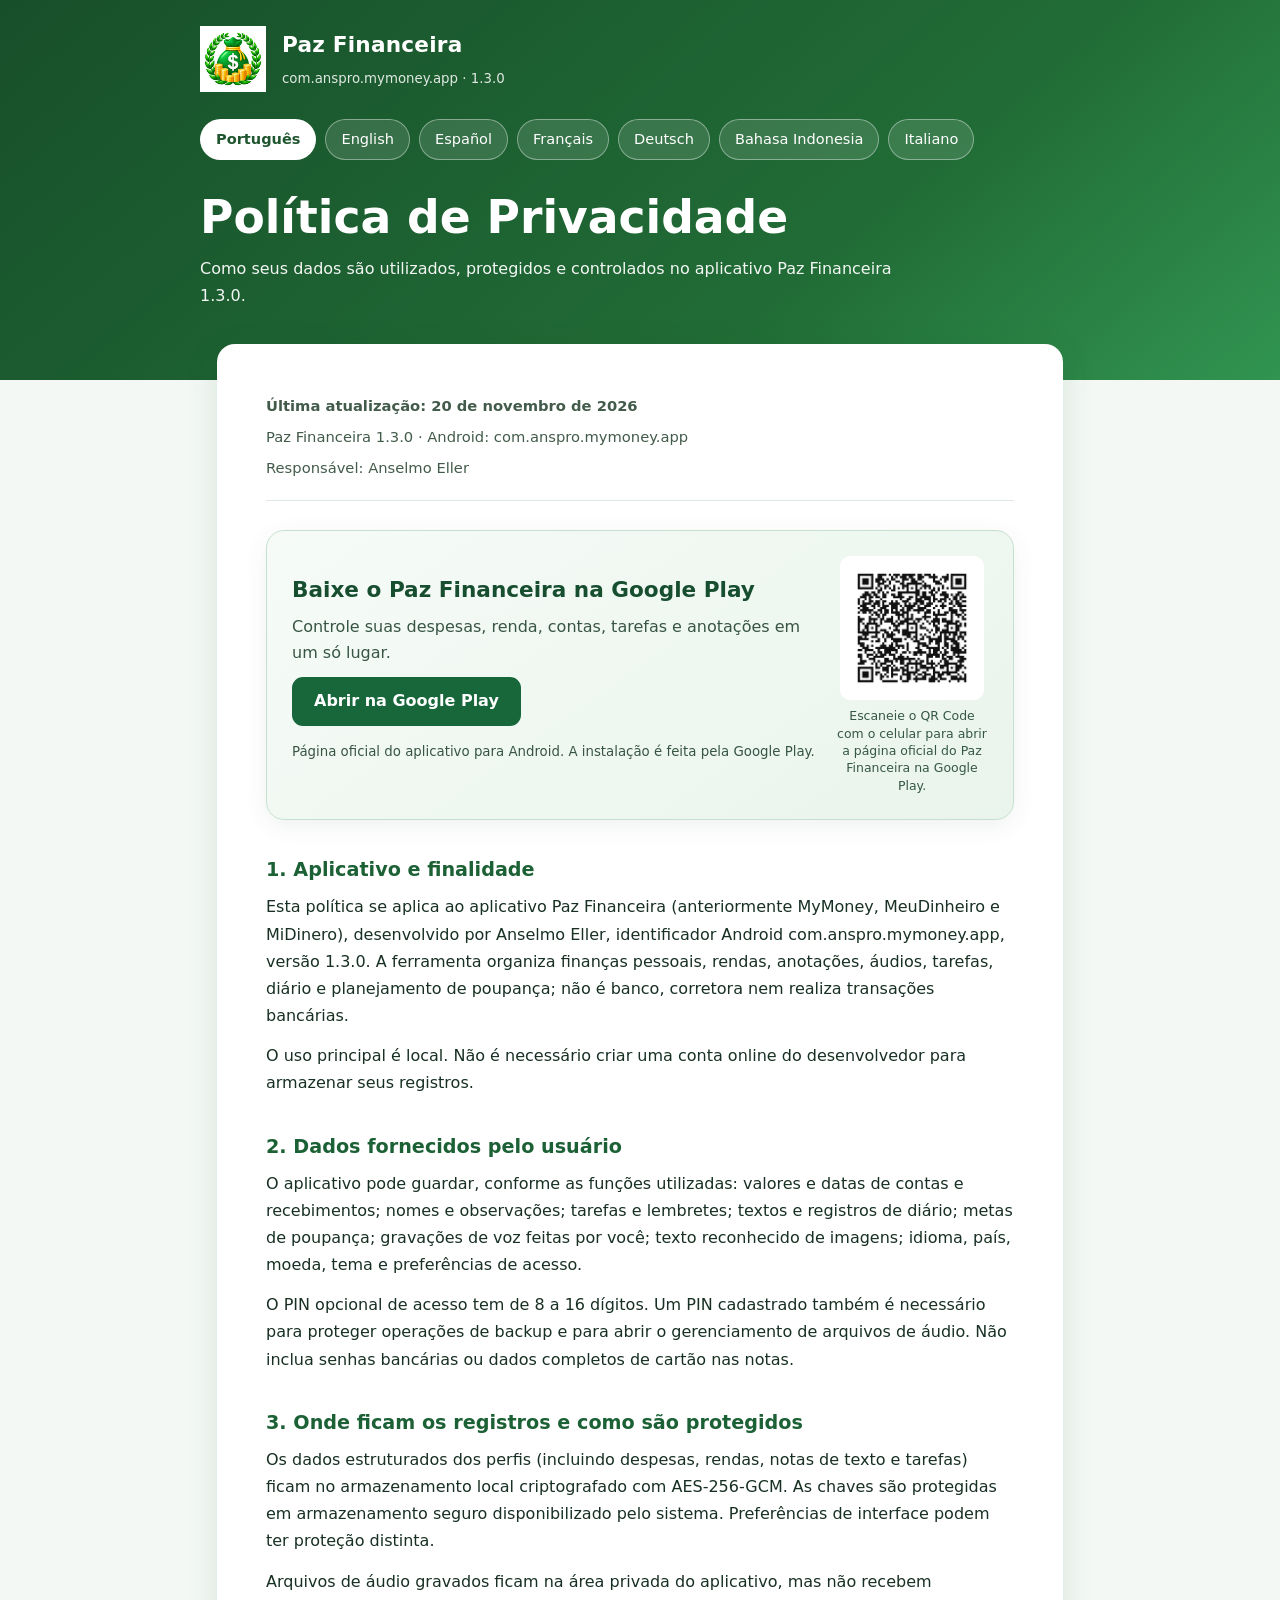
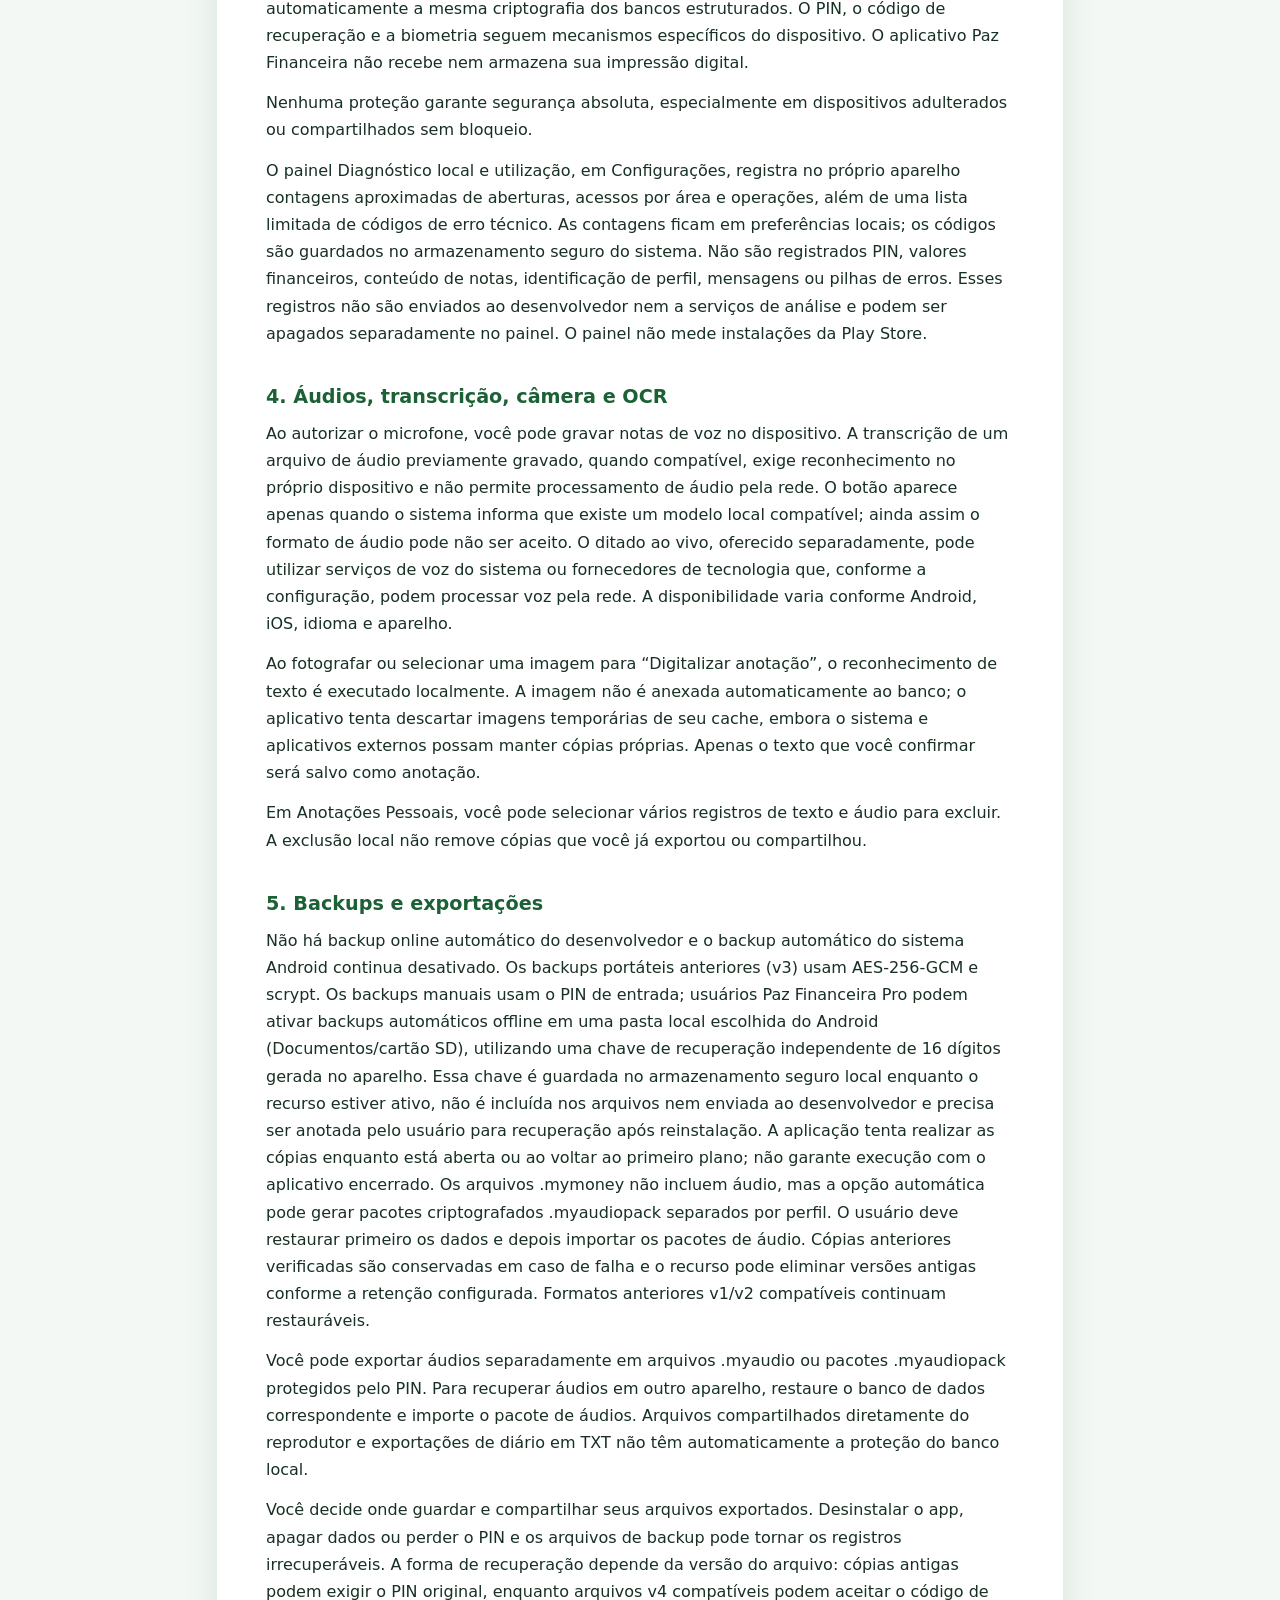
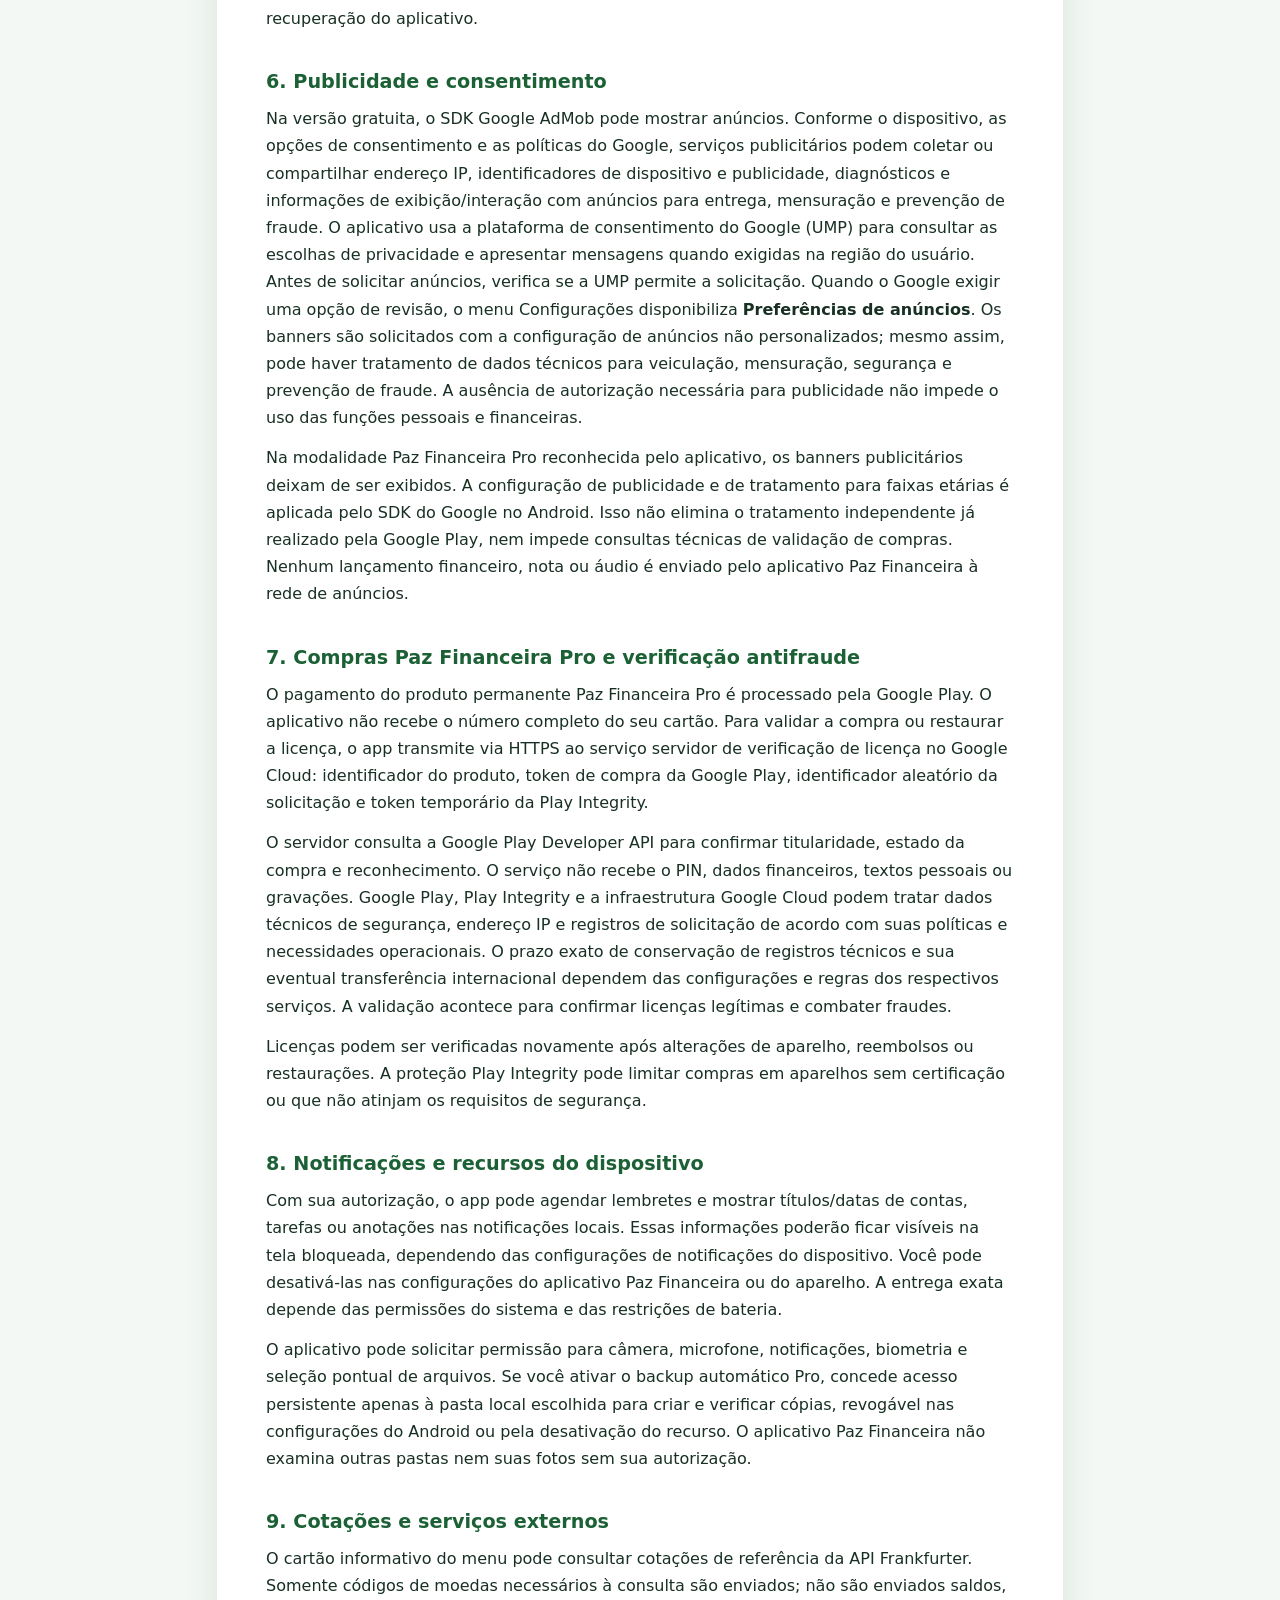
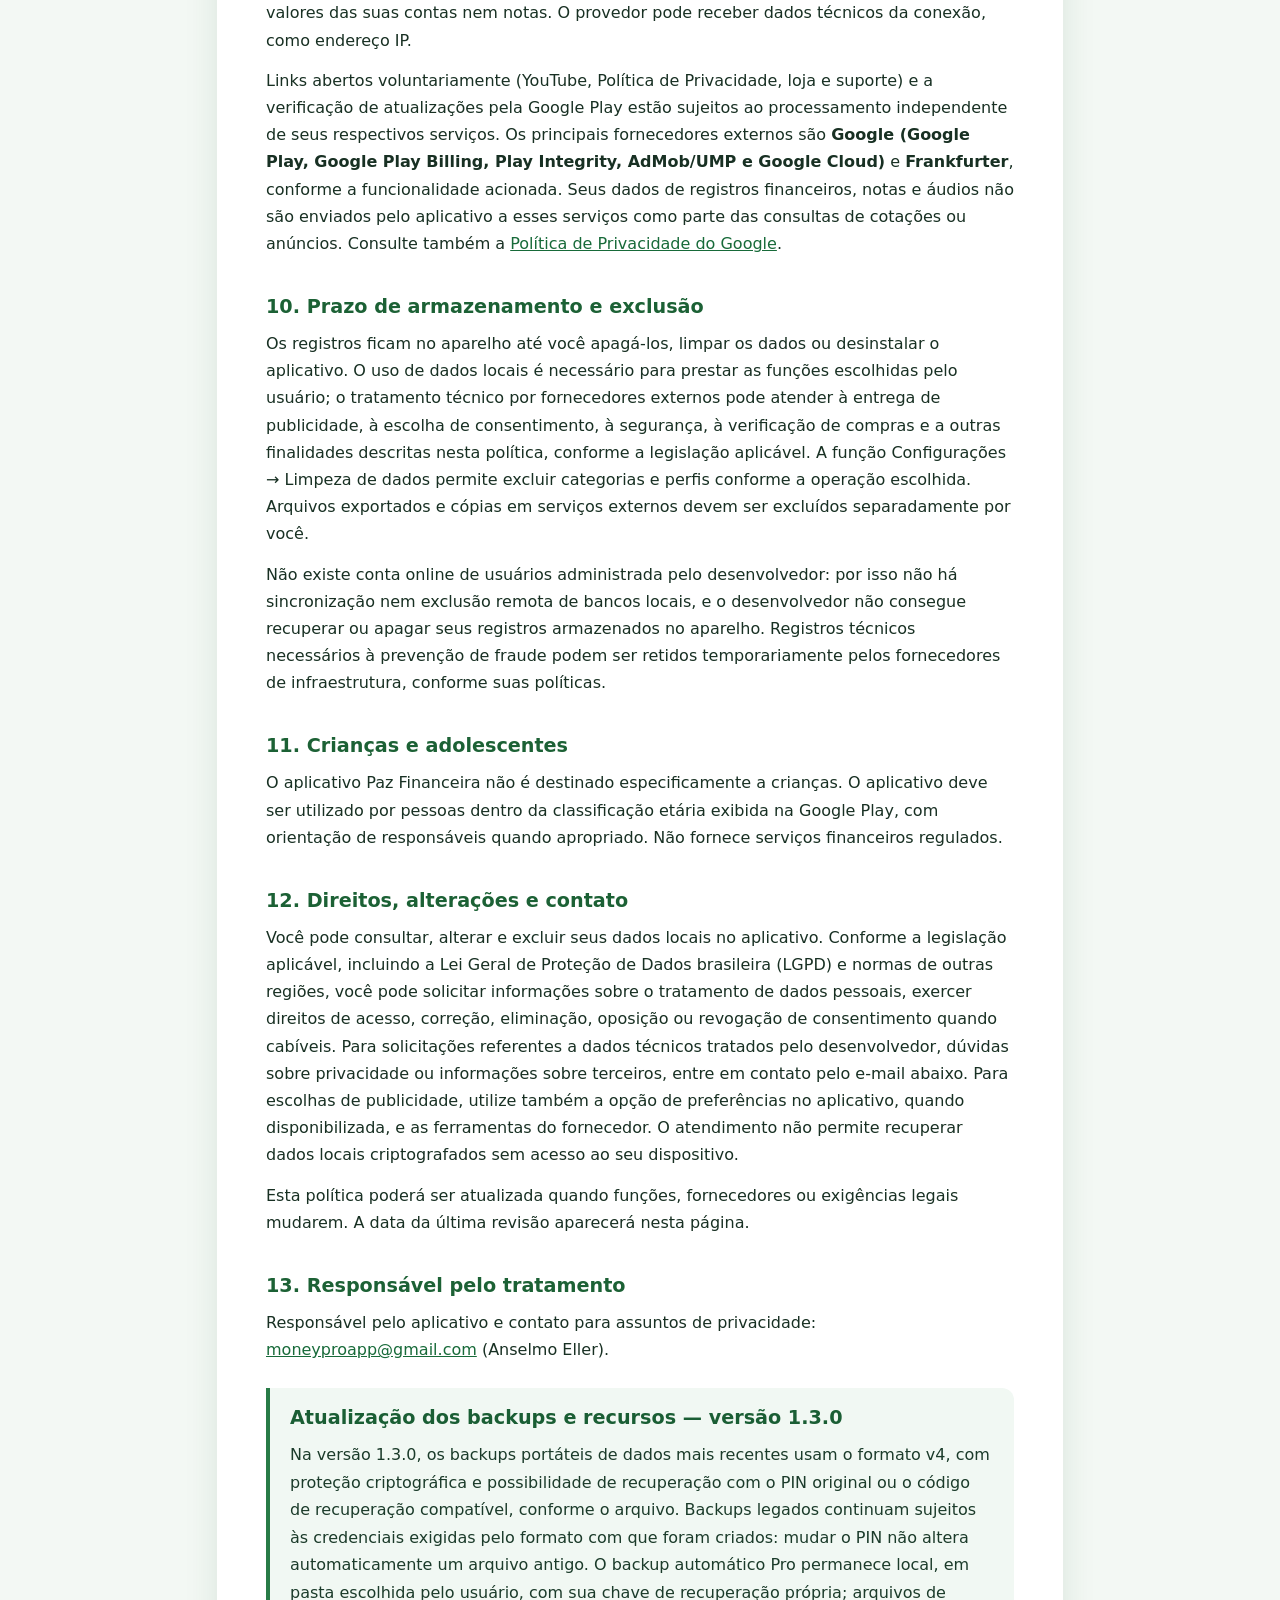
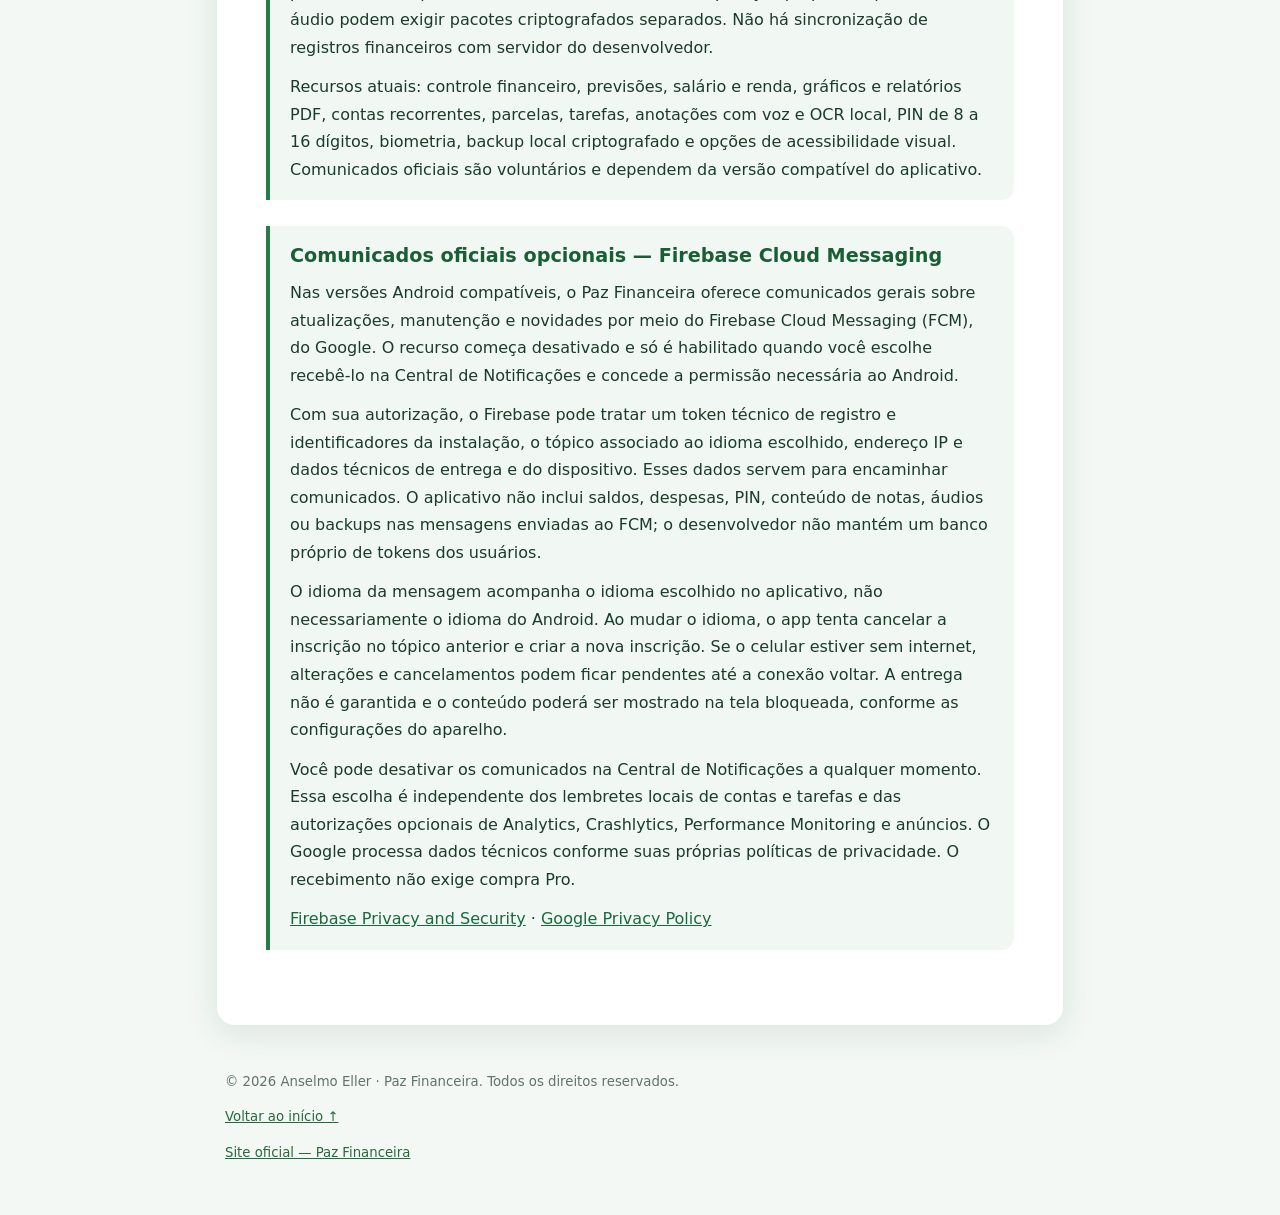
==== commit 7b1a43e2: "Atualiza politicas 1.3.0, Firebase FCM, SEO e QR Codes em 7 idiomas" ====
--- a/index.html
+++ b/index.html
@@ -4,7 +4,7 @@
 <head>
 <meta charset="utf-8">
 <meta name="viewport" content="width=device-width, initial-scale=1">
-<meta name="description" content="Como seus dados são utilizados, protegidos e controlados no aplicativo Paz Financeira 1.0.10.">
+<meta name="description" content="Como seus dados são utilizados, protegidos e controlados no aplicativo Paz Financeira 1.3.0.">
 <link rel="canonical" href="https://anselmoeller.github.io/mymoney-privacidade/">
 <link rel="alternate" hreflang="pt-BR" href="https://anselmoeller.github.io/mymoney-privacidade/">
 <link rel="alternate" hreflang="en-US" href="https://anselmoeller.github.io/mymoney-privacidade/en/">
@@ -19,6 +19,7 @@
 <title>Política de Privacidade | Paz Financeira</title>
 <link rel="icon" href="./assets/paz-financeira-icon-20261114.png" type="image/png">
 <link rel="stylesheet" href="./assets/privacy-20261114.css">
+<link rel="stylesheet" href="./assets/pf-download-20261120.css">
 </head>
 <body id="top">
 <header class="hero">
@@ -27,7 +28,7 @@
 <img src="./assets/paz-financeira-icon-20261114.png" alt="" width="66" height="66">
 <div>
 <strong>Paz Financeira</strong>
-<small>com.anspro.mymoney.app · 1.0.10</small>
+<small>com.anspro.mymoney.app · 1.3.0</small>
 </div>
 </div>
 <nav class="languages" aria-label="Language / idioma">
@@ -40,18 +41,29 @@
 <a href="https://anselmoeller.github.io/mymoney-privacidade/it/" lang="it">Italiano</a>
 </nav>
 <h1>Política de Privacidade</h1>
-<p>Como seus dados são utilizados, protegidos e controlados no aplicativo Paz Financeira 1.0.10.</p>
+<p>Como seus dados são utilizados, protegidos e controlados no aplicativo Paz Financeira 1.3.0.</p>
 </div>
 </header>
 <main class="content">
 <article class="paper">
 <div class="meta">
-<div><strong>Última atualização: 14 de novembro de 2026</strong></div>
-<div>Paz Financeira 1.0.10 · Android: com.anspro.mymoney.app</div>
+<div><strong>Última atualização: 20 de novembro de 2026</strong></div>
+<div>Paz Financeira 1.3.0 · Android: com.anspro.mymoney.app</div>
 <div>Responsável: Anselmo Eller</div>
 </div>
+<section class="pf-download-card" id="pf-download-play" aria-label="Baixe o Paz Financeira na Google Play">
+  <div class="pf-download-layout">
+    <div>
+      <h2>Baixe o Paz Financeira na Google Play</h2>
+      <p>Controle suas despesas, renda, contas, tarefas e anotações em um só lugar.</p>
+      <p><a class="pf-download-btn" href="https://play.google.com/store/apps/details?id=com.anspro.mymoney.app&amp;hl=pt_BR" target="_blank" rel="noopener noreferrer" aria-label="Abrir na Google Play">Abrir na Google Play</a></p>
+      <p><small>Página oficial do aplicativo para Android. A instalação é feita pela Google Play.</small></p>
+    </div>
+    <figure class="pf-download-qr"><a href="https://play.google.com/store/apps/details?id=com.anspro.mymoney.app&amp;hl=pt_BR" target="_blank" rel="noopener noreferrer"><img src="./assets/qr-play-pt.png" alt="QR Code — Google Play / Paz Financeira" width="144" height="144" loading="lazy" decoding="async"></a><figcaption>Escaneie o QR Code com o celular para abrir a página oficial do Paz Financeira na Google Play.</figcaption></figure>
+  </div>
+</section>
 <h2 id="section-1">1. Aplicativo e finalidade</h2>
-<p>Esta política se aplica ao aplicativo Paz Financeira (anteriormente MyMoney, MeuDinheiro e MiDinero), desenvolvido por Anselmo Eller, identificador Android com.anspro.mymoney.app, versão 1.0.10. A ferramenta organiza finanças pessoais, rendas, anotações, áudios, tarefas, diário e planejamento de poupança; não é banco, corretora nem realiza transações bancárias.</p>
+<p>Esta política se aplica ao aplicativo Paz Financeira (anteriormente MyMoney, MeuDinheiro e MiDinero), desenvolvido por Anselmo Eller, identificador Android com.anspro.mymoney.app, versão 1.3.0. A ferramenta organiza finanças pessoais, rendas, anotações, áudios, tarefas, diário e planejamento de poupança; não é banco, corretora nem realiza transações bancárias.</p>
 <p>O uso principal é local. Não é necessário criar uma conta online do desenvolvedor para armazenar seus registros.</p>
 <h2 id="section-2">2. Dados fornecidos pelo usuário</h2>
 <p>O aplicativo pode guardar, conforme as funções utilizadas: valores e datas de contas e recebimentos; nomes e observações; tarefas e lembretes; textos e registros de diário; metas de poupança; gravações de voz feitas por você; texto reconhecido de imagens; idioma, país, moeda, tema e preferências de acesso.</p>
@@ -66,9 +78,9 @@
 <p>Ao fotografar ou selecionar uma imagem para “Digitalizar anotação”, o reconhecimento de texto é executado localmente. A imagem não é anexada automaticamente ao banco; o aplicativo tenta descartar imagens temporárias de seu cache, embora o sistema e aplicativos externos possam manter cópias próprias. Apenas o texto que você confirmar será salvo como anotação.</p>
 <p>Em Anotações Pessoais, você pode selecionar vários registros de texto e áudio para excluir. A exclusão local não remove cópias que você já exportou ou compartilhou.</p>
 <h2 id="section-5">5. Backups e exportações</h2>
-<p>Não há backup online automático do desenvolvedor e o backup automático do sistema Android continua desativado. Os backups portáteis de dados (v3) usam AES-256-GCM e scrypt. Os backups manuais usam o PIN de entrada; usuários Paz Financeira Pro podem ativar backups automáticos offline em uma pasta local escolhida do Android (Documentos/cartão SD), utilizando uma chave de recuperação independente de 16 dígitos gerada no aparelho. Essa chave é guardada no armazenamento seguro local enquanto o recurso estiver ativo, não é incluída nos arquivos nem enviada ao desenvolvedor e precisa ser anotada pelo usuário para recuperação após reinstalação. A aplicação tenta realizar as cópias enquanto está aberta ou ao voltar ao primeiro plano; não garante execução com o aplicativo encerrado. Os arquivos .mymoney não incluem áudio, mas a opção automática pode gerar pacotes criptografados .myaudiopack separados por perfil. O usuário deve restaurar primeiro os dados e depois importar os pacotes de áudio. Cópias anteriores verificadas são conservadas em caso de falha e o recurso pode eliminar versões antigas conforme a retenção configurada. Formatos anteriores v1/v2 compatíveis continuam restauráveis.</p>
+<p>Não há backup online automático do desenvolvedor e o backup automático do sistema Android continua desativado. Os backups portáteis anteriores (v3) usam AES-256-GCM e scrypt. Os backups manuais usam o PIN de entrada; usuários Paz Financeira Pro podem ativar backups automáticos offline em uma pasta local escolhida do Android (Documentos/cartão SD), utilizando uma chave de recuperação independente de 16 dígitos gerada no aparelho. Essa chave é guardada no armazenamento seguro local enquanto o recurso estiver ativo, não é incluída nos arquivos nem enviada ao desenvolvedor e precisa ser anotada pelo usuário para recuperação após reinstalação. A aplicação tenta realizar as cópias enquanto está aberta ou ao voltar ao primeiro plano; não garante execução com o aplicativo encerrado. Os arquivos .mymoney não incluem áudio, mas a opção automática pode gerar pacotes criptografados .myaudiopack separados por perfil. O usuário deve restaurar primeiro os dados e depois importar os pacotes de áudio. Cópias anteriores verificadas são conservadas em caso de falha e o recurso pode eliminar versões antigas conforme a retenção configurada. Formatos anteriores v1/v2 compatíveis continuam restauráveis.</p>
 <p>Você pode exportar áudios separadamente em arquivos .myaudio ou pacotes .myaudiopack protegidos pelo PIN. Para recuperar áudios em outro aparelho, restaure o banco de dados correspondente e importe o pacote de áudios. Arquivos compartilhados diretamente do reprodutor e exportações de diário em TXT não têm automaticamente a proteção do banco local.</p>
-<p>Você decide onde guardar e compartilhar seus arquivos exportados. Desinstalar o app, apagar dados ou perder o PIN e os arquivos de backup pode tornar os registros irrecuperáveis. O código de recuperação de acesso não substitui o PIN que protege um arquivo exportado.</p>
+<p>Você decide onde guardar e compartilhar seus arquivos exportados. Desinstalar o app, apagar dados ou perder o PIN e os arquivos de backup pode tornar os registros irrecuperáveis. A forma de recuperação depende da versão do arquivo: cópias antigas podem exigir o PIN original, enquanto arquivos v4 compatíveis podem aceitar o código de recuperação do aplicativo.</p>
 <h2 id="section-6">6. Publicidade e consentimento</h2>
 <p>Na versão gratuita, o SDK Google AdMob pode mostrar anúncios. Conforme o dispositivo, as opções de consentimento e as políticas do Google, serviços publicitários podem coletar ou compartilhar endereço IP, identificadores de dispositivo e publicidade, diagnósticos e informações de exibição/interação com anúncios para entrega, mensuração e prevenção de fraude. O aplicativo usa a plataforma de consentimento do Google (UMP) para consultar as escolhas de privacidade e apresentar mensagens quando exigidas na região do usuário. Antes de solicitar anúncios, verifica se a UMP permite a solicitação. Quando o Google exigir uma opção de revisão, o menu Configurações disponibiliza <strong>Preferências de anúncios</strong>. Os banners são solicitados com a configuração de anúncios não personalizados; mesmo assim, pode haver tratamento de dados técnicos para veiculação, mensuração, segurança e prevenção de fraude. A ausência de autorização necessária para publicidade não impede o uso das funções pessoais e financeiras.</p>
 <p>Na modalidade Paz Financeira Pro reconhecida pelo aplicativo, os banners publicitários deixam de ser exibidos. A configuração de publicidade e de tratamento para faixas etárias é aplicada pelo SDK do Google no Android. Isso não elimina o tratamento independente já realizado pela Google Play, nem impede consultas técnicas de validação de compras. Nenhum lançamento financeiro, nota ou áudio é enviado pelo aplicativo Paz Financeira à rede de anúncios.</p>
@@ -92,6 +104,15 @@
 <p>Esta política poderá ser atualizada quando funções, fornecedores ou exigências legais mudarem. A data da última revisão aparecerá nesta página.</p>
 <h2 id="section-13">13. Responsável pelo tratamento</h2>
 <p>Responsável pelo aplicativo e contato para assuntos de privacidade: <a href="mailto:moneyproapp@gmail.com">moneyproapp@gmail.com</a> (Anselmo Eller).</p>
+<section class="pf-policy-note" id="pf-backup-v4"><h2>Atualização dos backups e recursos — versão 1.3.0</h2><p>Na versão 1.3.0, os backups portáteis de dados mais recentes usam o formato v4, com proteção criptográfica e possibilidade de recuperação com o PIN original ou o código de recuperação compatível, conforme o arquivo. Backups legados continuam sujeitos às credenciais exigidas pelo formato com que foram criados: mudar o PIN não altera automaticamente um arquivo antigo. O backup automático Pro permanece local, em pasta escolhida pelo usuário, com sua chave de recuperação própria; arquivos de áudio podem exigir pacotes criptografados separados. Não há sincronização de registros financeiros com servidor do desenvolvedor.</p><p>Recursos atuais: controle financeiro, previsões, salário e renda, gráficos e relatórios PDF, contas recorrentes, parcelas, tarefas, anotações com voz e OCR local, PIN de 8 a 16 dígitos, biometria, backup local criptografado e opções de acessibilidade visual. Comunicados oficiais são voluntários e dependem da versão compatível do aplicativo.</p></section>
+<section class="pf-policy-note" id="pf-fcm-policy">
+<h2>Comunicados oficiais opcionais — Firebase Cloud Messaging</h2>
+<p>Nas versões Android compatíveis, o Paz Financeira oferece comunicados gerais sobre atualizações, manutenção e novidades por meio do Firebase Cloud Messaging (FCM), do Google. O recurso começa desativado e só é habilitado quando você escolhe recebê-lo na Central de Notificações e concede a permissão necessária ao Android.</p>
+<p>Com sua autorização, o Firebase pode tratar um token técnico de registro e identificadores da instalação, o tópico associado ao idioma escolhido, endereço IP e dados técnicos de entrega e do dispositivo. Esses dados servem para encaminhar comunicados. O aplicativo não inclui saldos, despesas, PIN, conteúdo de notas, áudios ou backups nas mensagens enviadas ao FCM; o desenvolvedor não mantém um banco próprio de tokens dos usuários.</p>
+<p>O idioma da mensagem acompanha o idioma escolhido no aplicativo, não necessariamente o idioma do Android. Ao mudar o idioma, o app tenta cancelar a inscrição no tópico anterior e criar a nova inscrição. Se o celular estiver sem internet, alterações e cancelamentos podem ficar pendentes até a conexão voltar. A entrega não é garantida e o conteúdo poderá ser mostrado na tela bloqueada, conforme as configurações do aparelho.</p>
+<p>Você pode desativar os comunicados na Central de Notificações a qualquer momento. Essa escolha é independente dos lembretes locais de contas e tarefas e das autorizações opcionais de Analytics, Crashlytics, Performance Monitoring e anúncios. O Google processa dados técnicos conforme suas próprias políticas de privacidade. O recebimento não exige compra Pro.</p>
+<p><a href="https://firebase.google.com/support/privacy" target="_blank" rel="noopener noreferrer">Firebase Privacy and Security</a> · <a href="https://policies.google.com/privacy" target="_blank" rel="noopener noreferrer">Google Privacy Policy</a></p>
+</section>
 </article>
 </main>
 <footer class="footer">
--- a/assets/pf-download-20261120.css
+++ b/assets/pf-download-20261120.css
@@ -0,0 +1,25 @@
+/* Paz Financeira — cartões de instalação/QR com classes exclusivas; não altera o CSS existente. */
+.pf-download-card{margin:26px 0 30px;padding:clamp(16px,3vw,25px);border:1px solid #c6e0cf;background:linear-gradient(145deg,#f6fbf7,#e9f4ec);border-radius:18px;box-shadow:0 6px 24px rgba(12,77,44,.07);color:#153d26}
+.pf-download-layout{display:grid;grid-template-columns:minmax(0,1fr) 152px;gap:20px;align-items:center}
+.pf-download-card h2,.pf-download-card h3{color:#184e30;margin:0 0 10px;font-size:clamp(1.1rem,2vw,1.35rem);line-height:1.35}
+.pf-download-card p{margin:0 0 12px;line-height:1.6;color:#385544}
+.pf-download-btn{display:inline-block!important;padding:11px 20px!important;background:#17673b!important;color:#fff!important;text-decoration:none!important;border:2px solid #17673b!important;border-radius:11px!important;font-weight:750!important;line-height:1.4!important}
+.pf-download-btn:hover{background:#114b2b!important;border-color:#114b2b!important;color:#fff!important}
+.pf-download-btn:focus-visible{outline:3px solid #b98118;outline-offset:4px}
+.pf-download-qr{margin:0;text-align:center}
+.pf-download-qr img{display:block;width:144px;height:144px;max-width:100%;margin:0 auto;background:#fff;border:9px solid #fff;border-radius:10px;image-rendering:auto}
+.pf-download-qr figcaption{font-size:.78rem;color:#365744;line-height:1.4;margin-top:7px}
+.pf-policy-note{padding:17px 20px;margin:25px 0 26px;border-left:4px solid #287b47;background:#f1f8f3;color:#1b3b2a;border-radius:0 12px 12px 0}
+.pf-policy-note h2{color:#1a5e34;margin:0 0 10px;font-size:1.2rem}
+.pf-policy-note p{line-height:1.72;margin:0 0 12px}
+.pf-policy-note p:last-child{margin-bottom:0}
+@media(max-width:560px){.pf-download-layout{grid-template-columns:1fr;text-align:center}.pf-download-qr{max-width:200px;margin:auto}.pf-download-card{padding:18px}.pf-download-card h2{margin-top:0}}
+
+/* Quadro de funcionalidades: conteúdo estático acessível e indexável */
+.pf-features-card{margin:24px 0 30px;padding:clamp(18px,3vw,28px);background:#fff;border:1px solid #dbe9de;border-radius:18px;color:#173b27}
+.pf-features-card>h2{font-size:clamp(1.3rem,2.5vw,1.65rem);color:#1a5b35;margin:0 0 20px;line-height:1.4}
+.pf-features-grid{display:grid;grid-template-columns:repeat(2,minmax(0,1fr));gap:12px}
+.pf-feature-item{border:1px solid #deebe1;border-radius:12px;background:#f7faf7;padding:16px}
+.pf-feature-item h3{font-size:1.03rem;color:#1c6039;margin:0 0 7px;line-height:1.3}
+.pf-feature-item p{margin:0;color:#3c5143;font-size:.94rem;line-height:1.6}
+@media(max-width:620px){.pf-features-grid{grid-template-columns:1fr}}
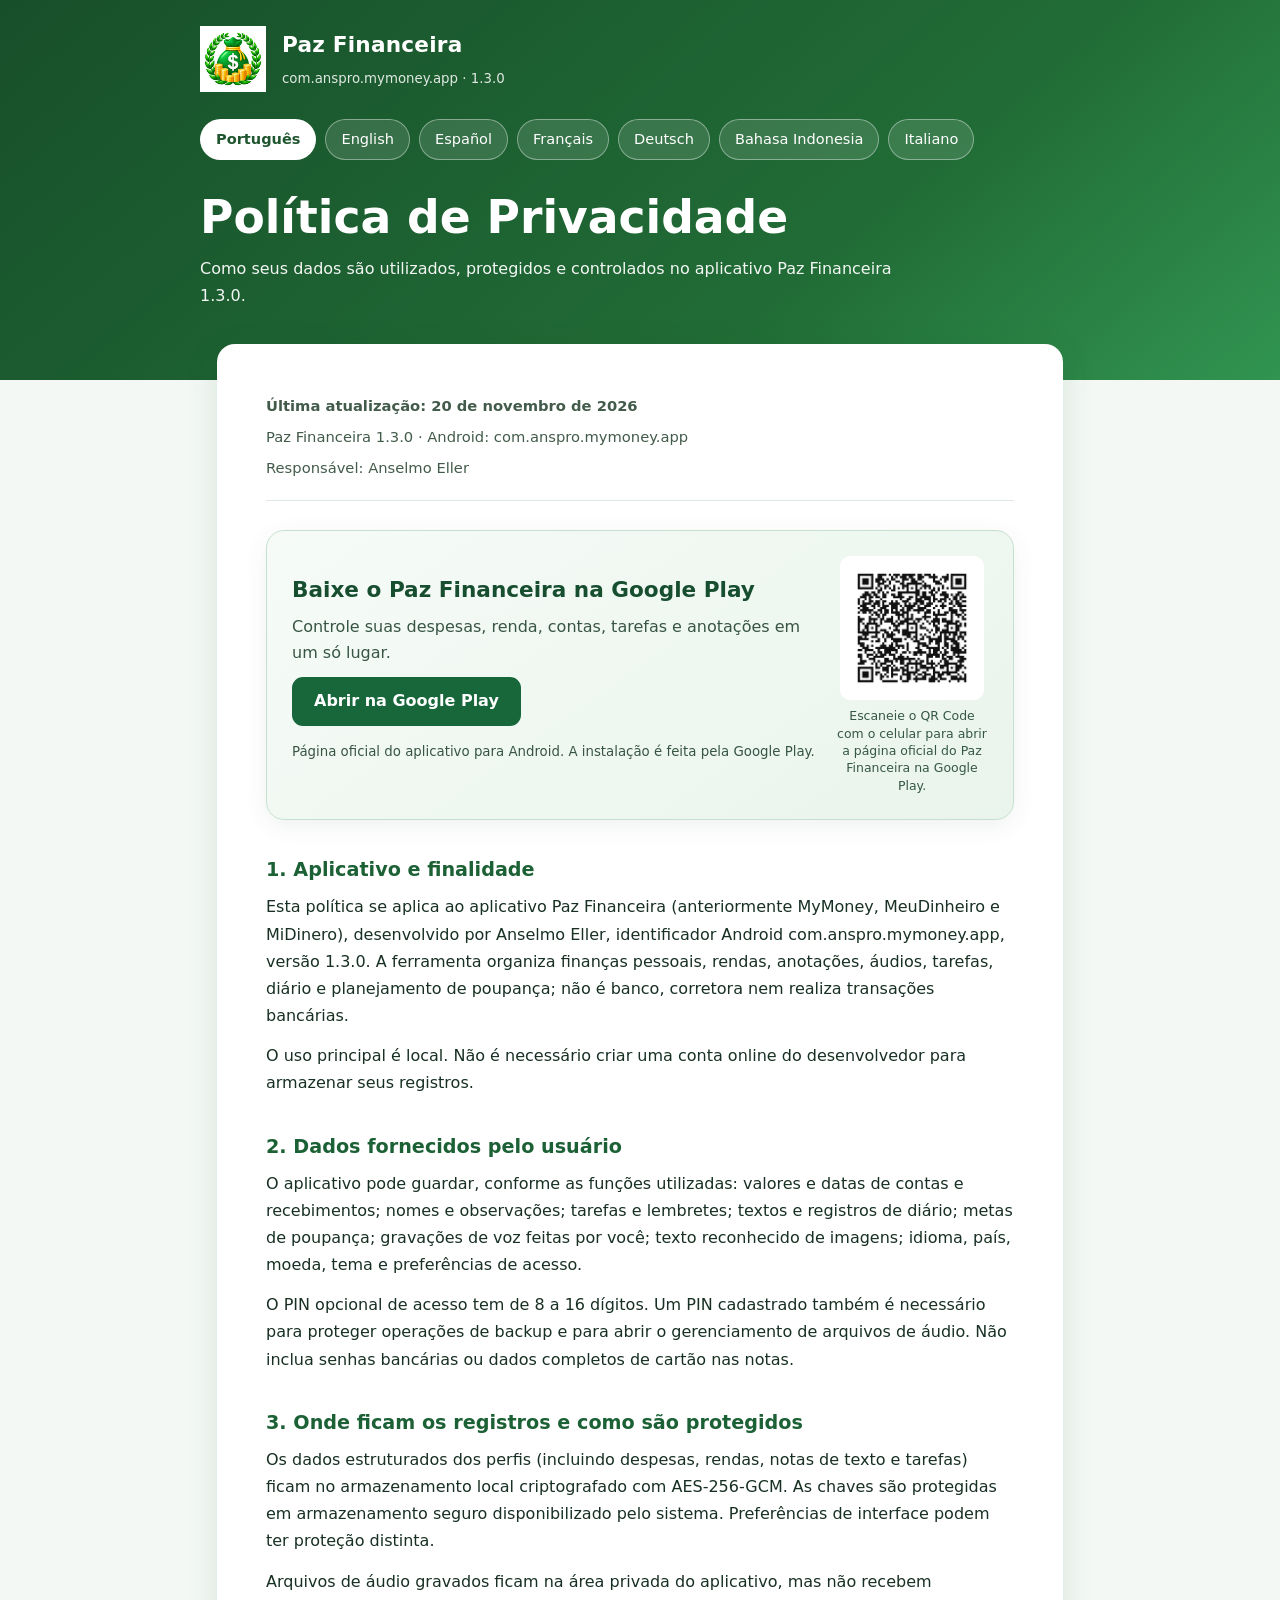
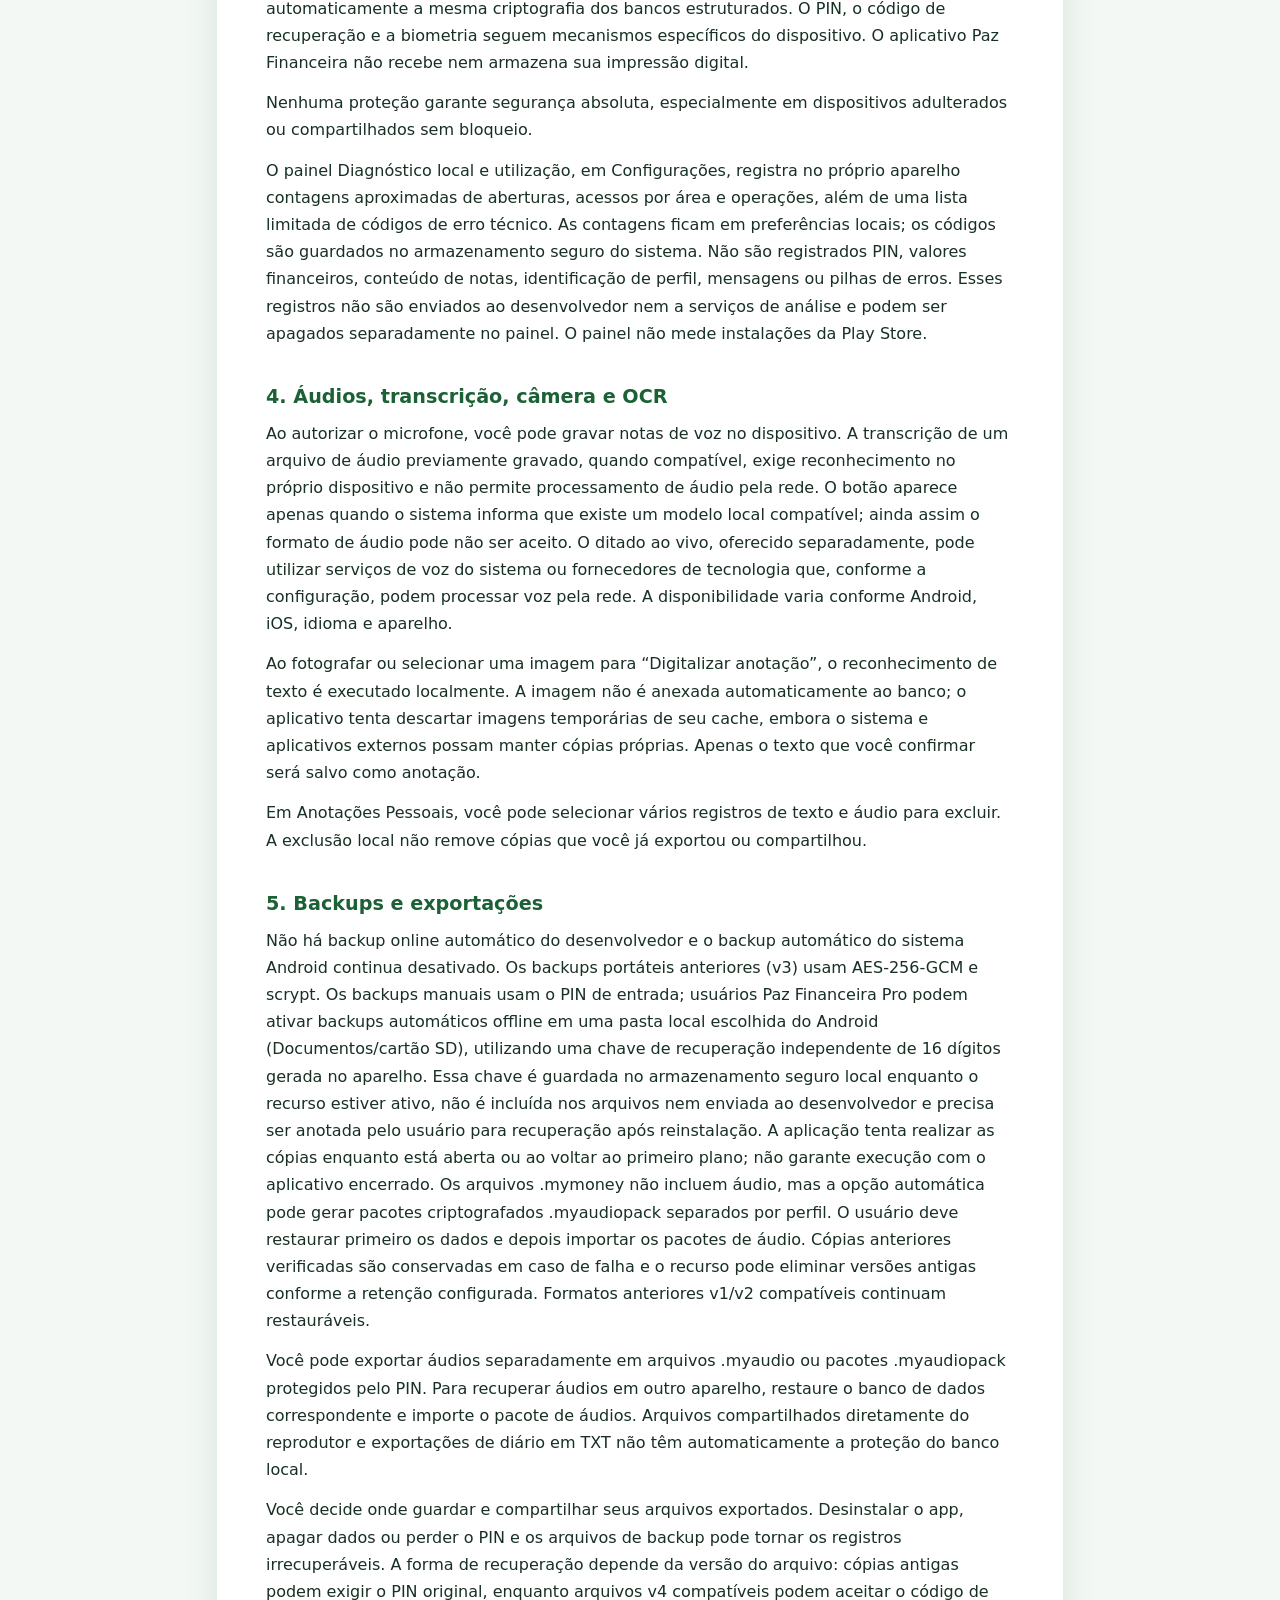
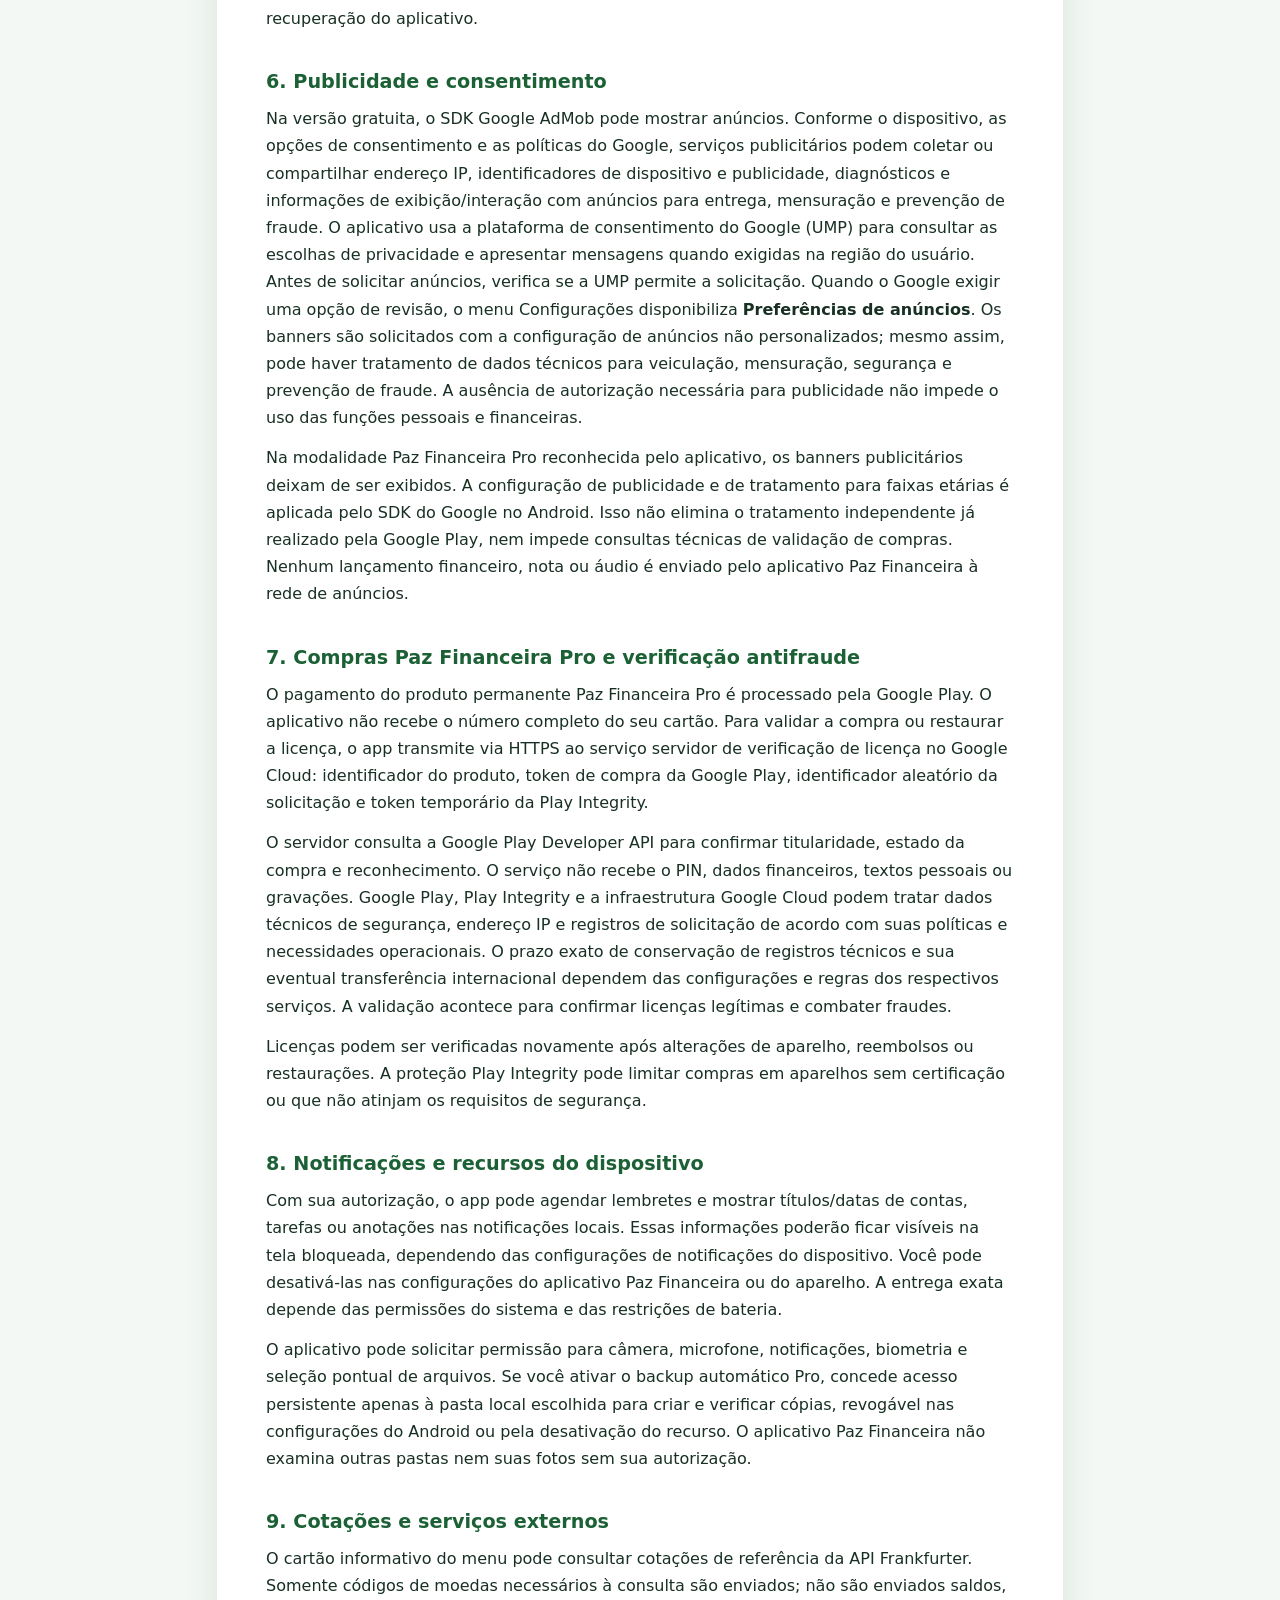
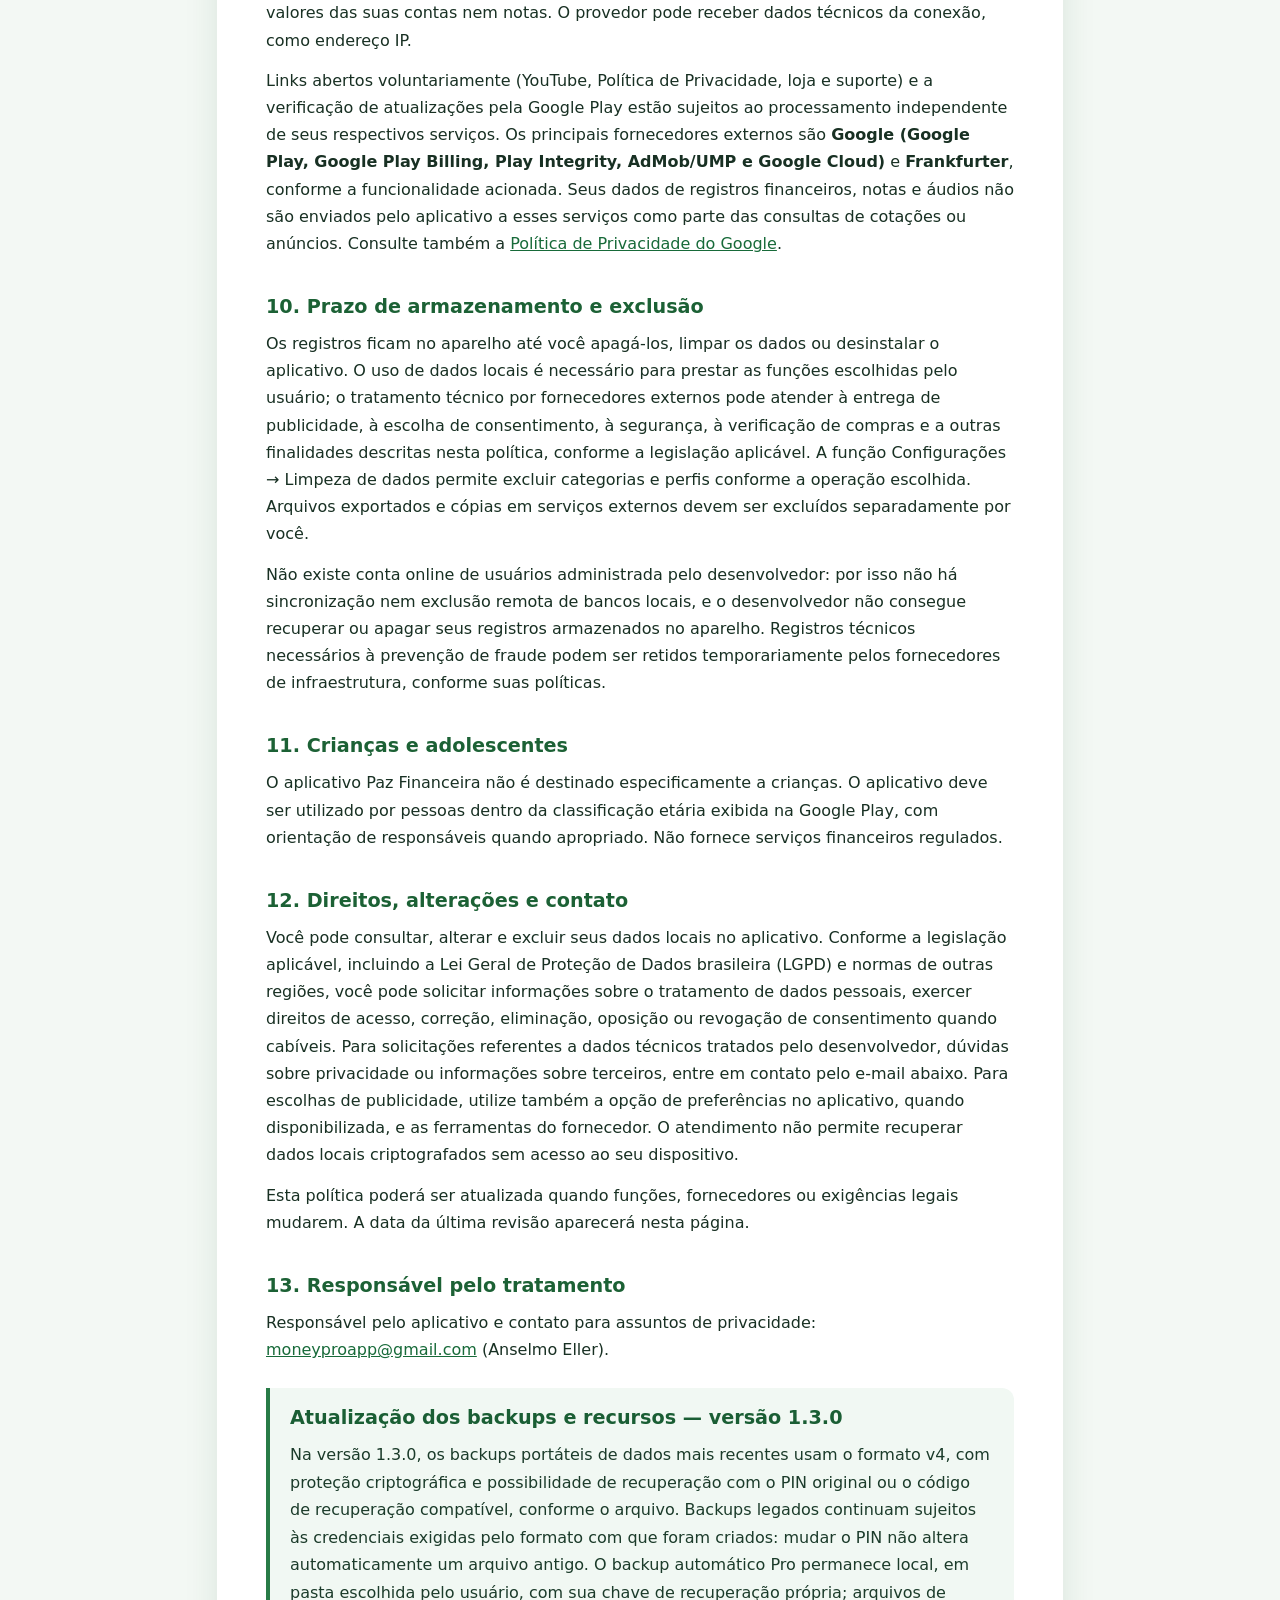
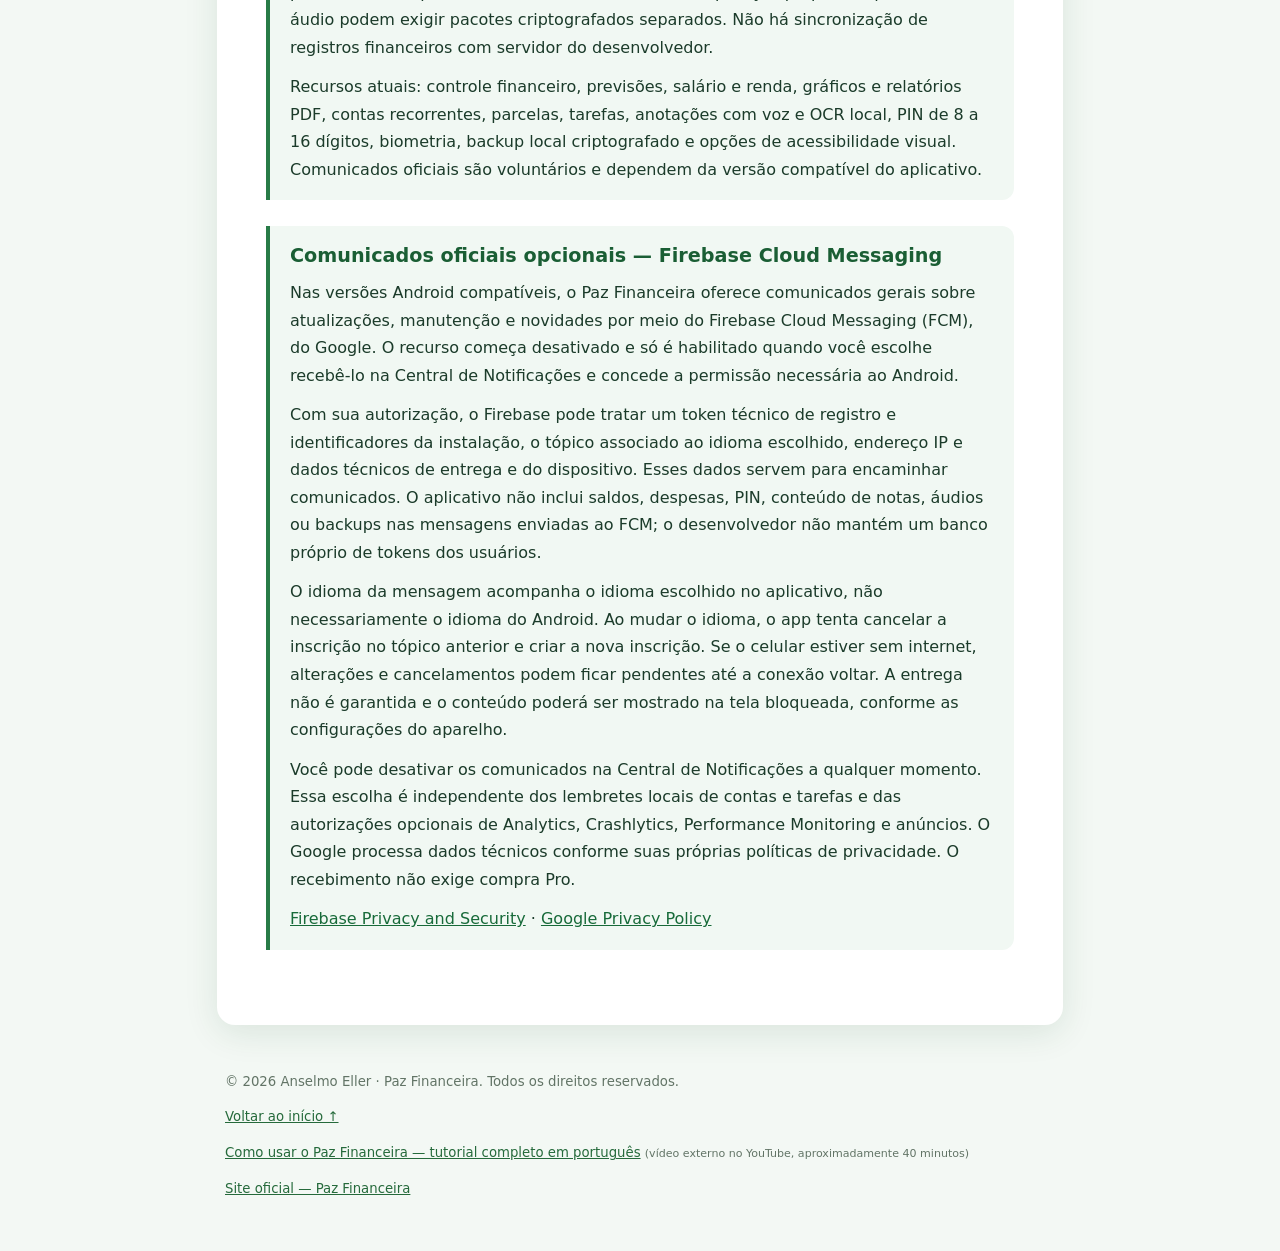
==== commit 3bb794a3: "Site: adicionar link discreto para tutorial do Paz Financeira" ====
--- a/index.html
+++ b/index.html
@@ -20,6 +20,8 @@
 <link rel="icon" href="./assets/paz-financeira-icon-20261114.png" type="image/png">
 <link rel="stylesheet" href="./assets/privacy-20261114.css">
 <link rel="stylesheet" href="./assets/pf-download-20261120.css">
+<!-- pf-seo-privacy-20261121: metadados sociais, sem alterar conteúdo jurídico -->
+<meta property="og:type" content="article"><meta property="og:title" content="Política de Privacidade | Paz Financeira"><meta property="og:description" content="Como seus dados são utilizados, protegidos e controlados no aplicativo Paz Financeira 1.3.0."><meta property="og:url" content="https://anselmoeller.github.io/mymoney-privacidade/"><meta property="og:image" content="https://anselmoeller.github.io/paz-financeira/assets/logo.png"><meta name="twitter:card" content="summary_large_image">
 </head>
 <body id="top">
 <header class="hero">
@@ -118,6 +120,8 @@
 <footer class="footer">
 <p>© 2026 Anselmo Eller · Paz Financeira. Todos os direitos reservados.</p>
 <p><a href="#top">Voltar ao início ↑</a></p>
+<!-- tutorial-pf-20261121: link informativo, sem alterar política -->
+<p class="official-site"><a href="https://anselmoeller.github.io/paz-financeira/como-usar/">Como usar o Paz Financeira — tutorial completo em português</a> <small>(vídeo externo no YouTube, aproximadamente 40 minutos)</small></p>
 <p class="official-site"><a href="https://anselmoeller.github.io/paz-financeira/">Site oficial — Paz Financeira</a></p>
 </footer>
 </body>
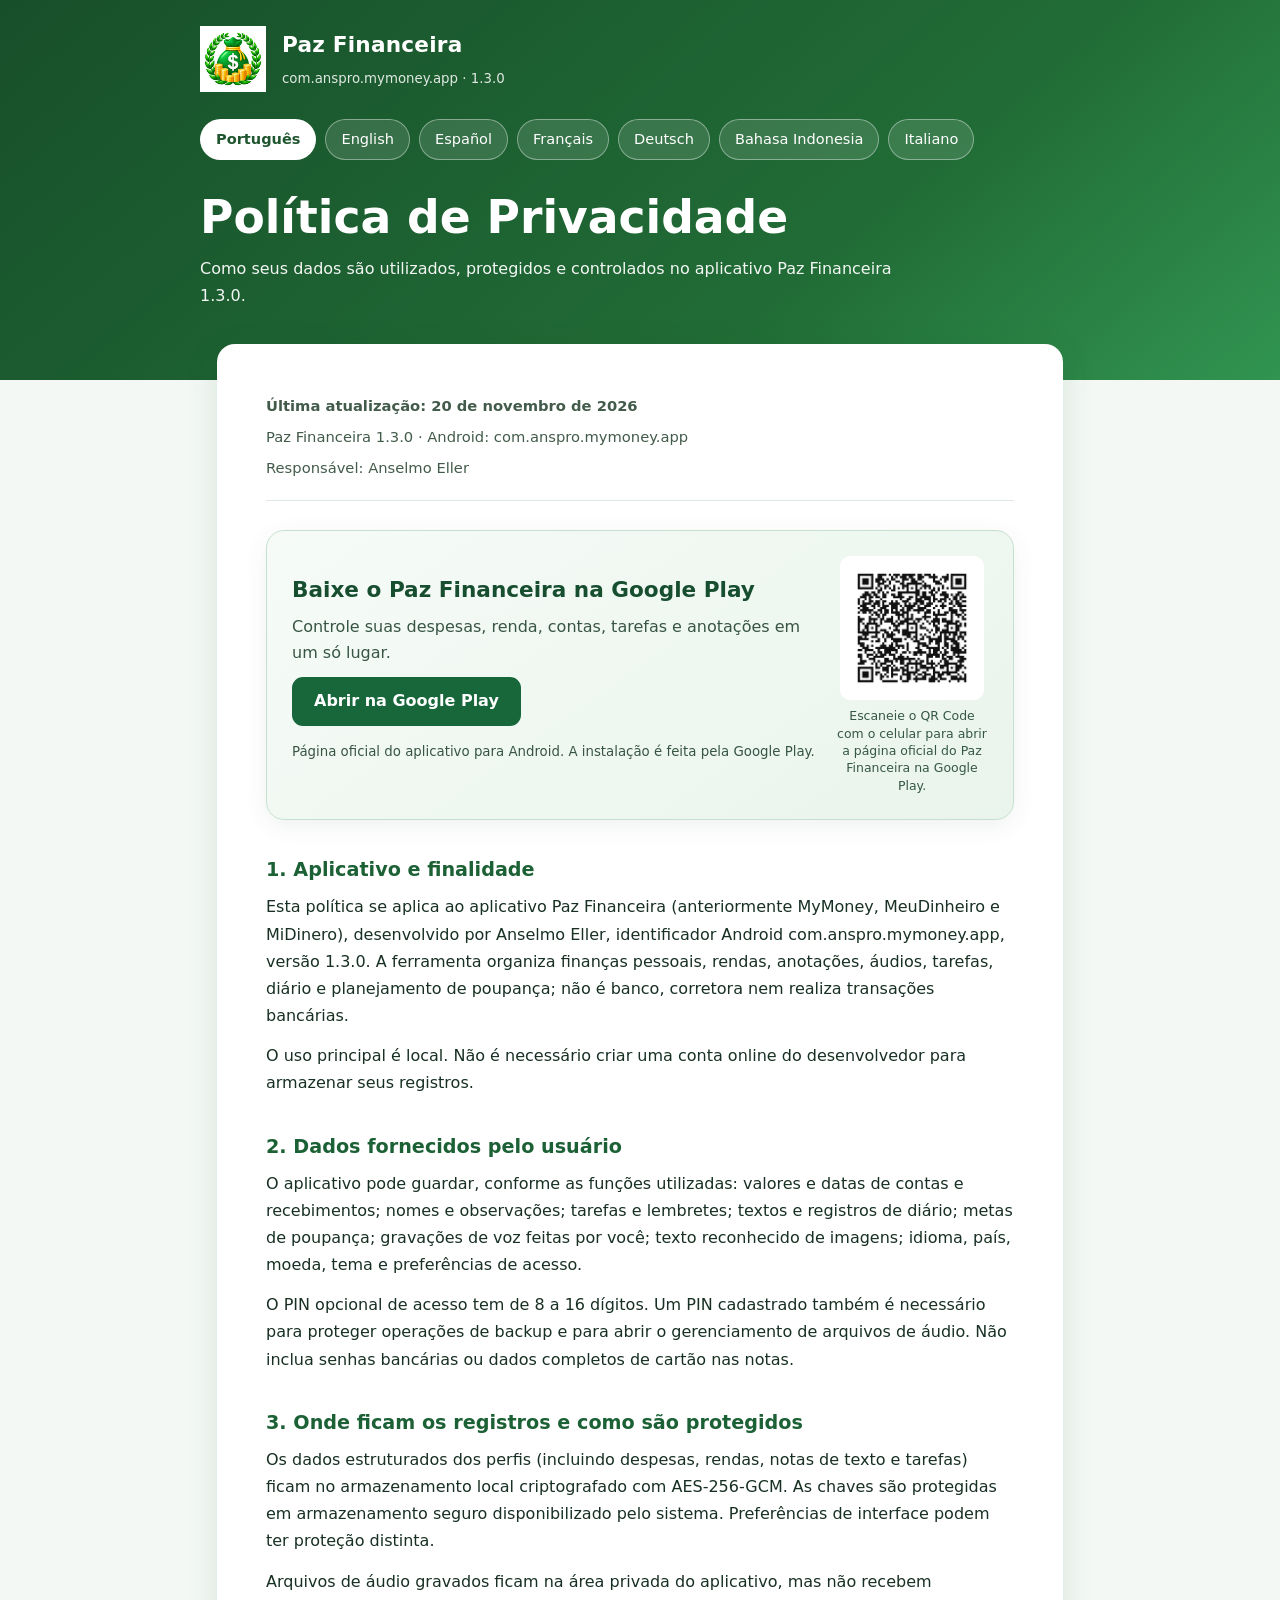
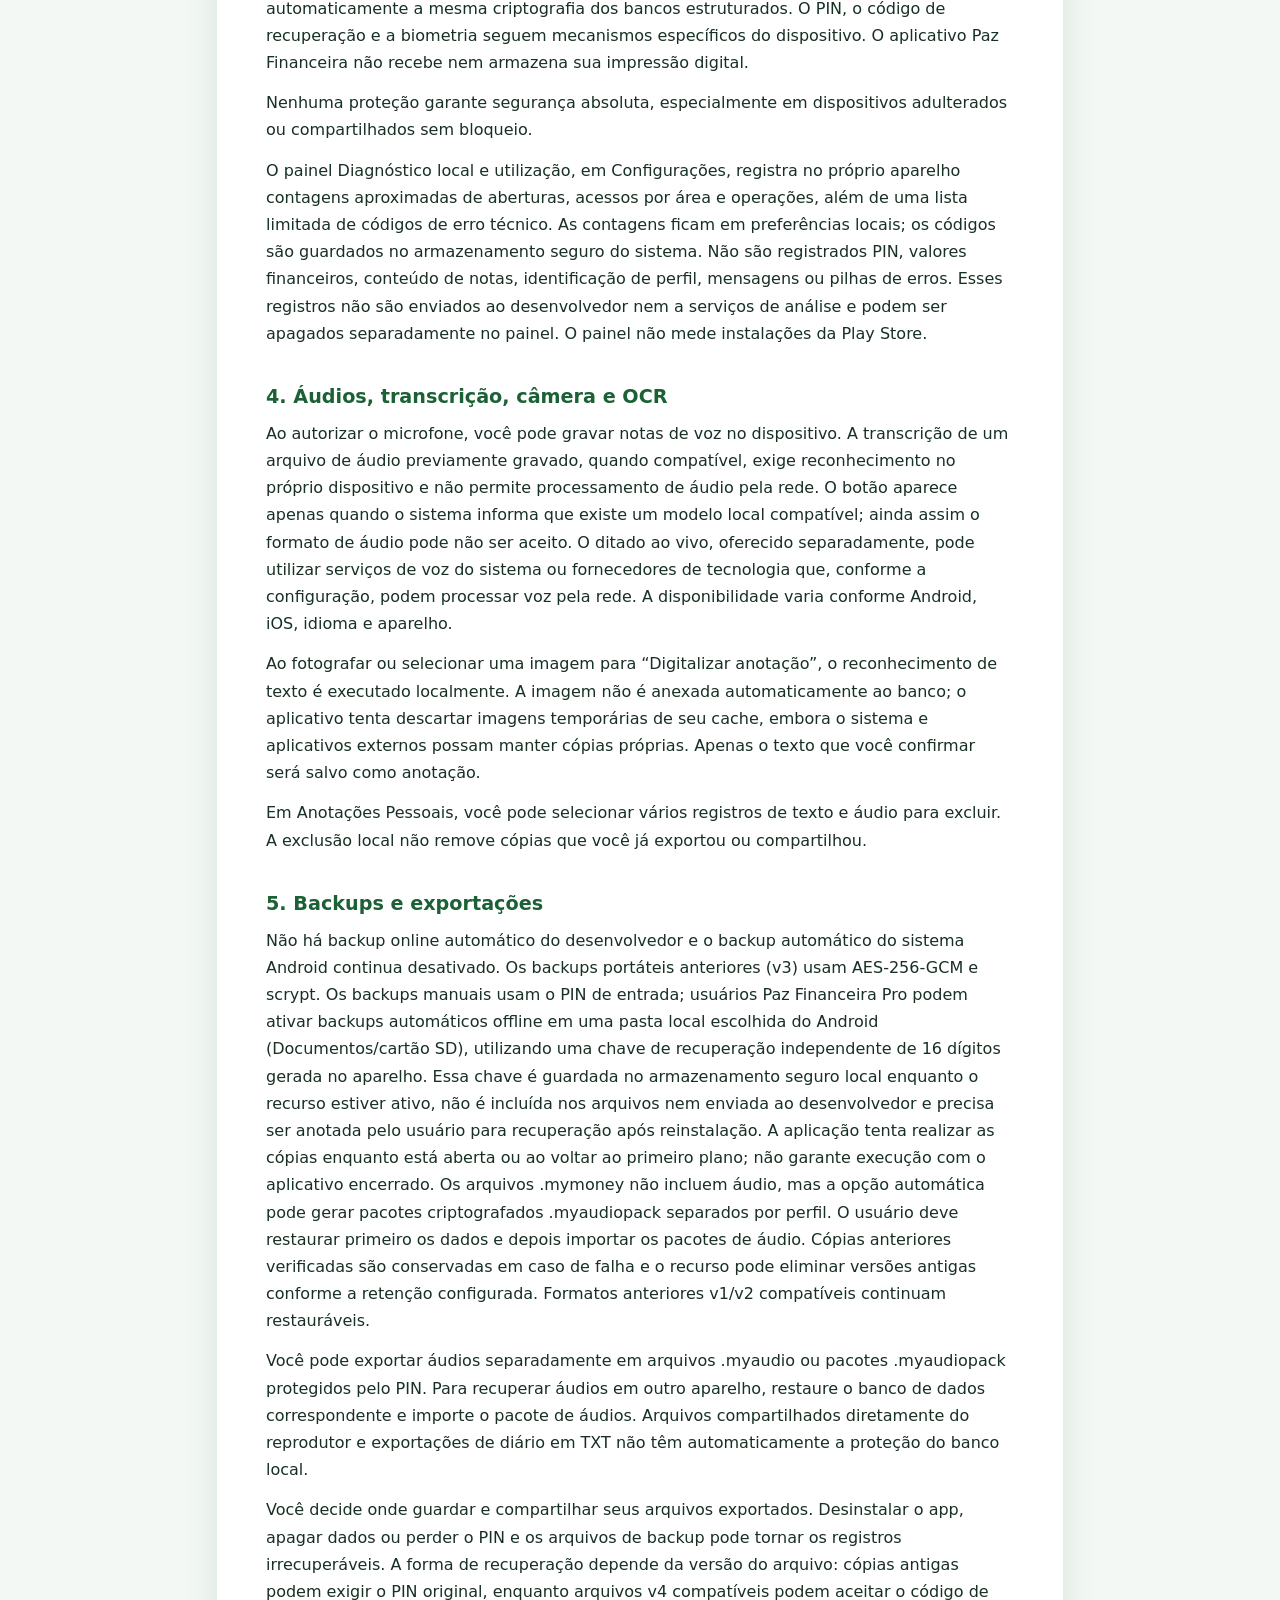
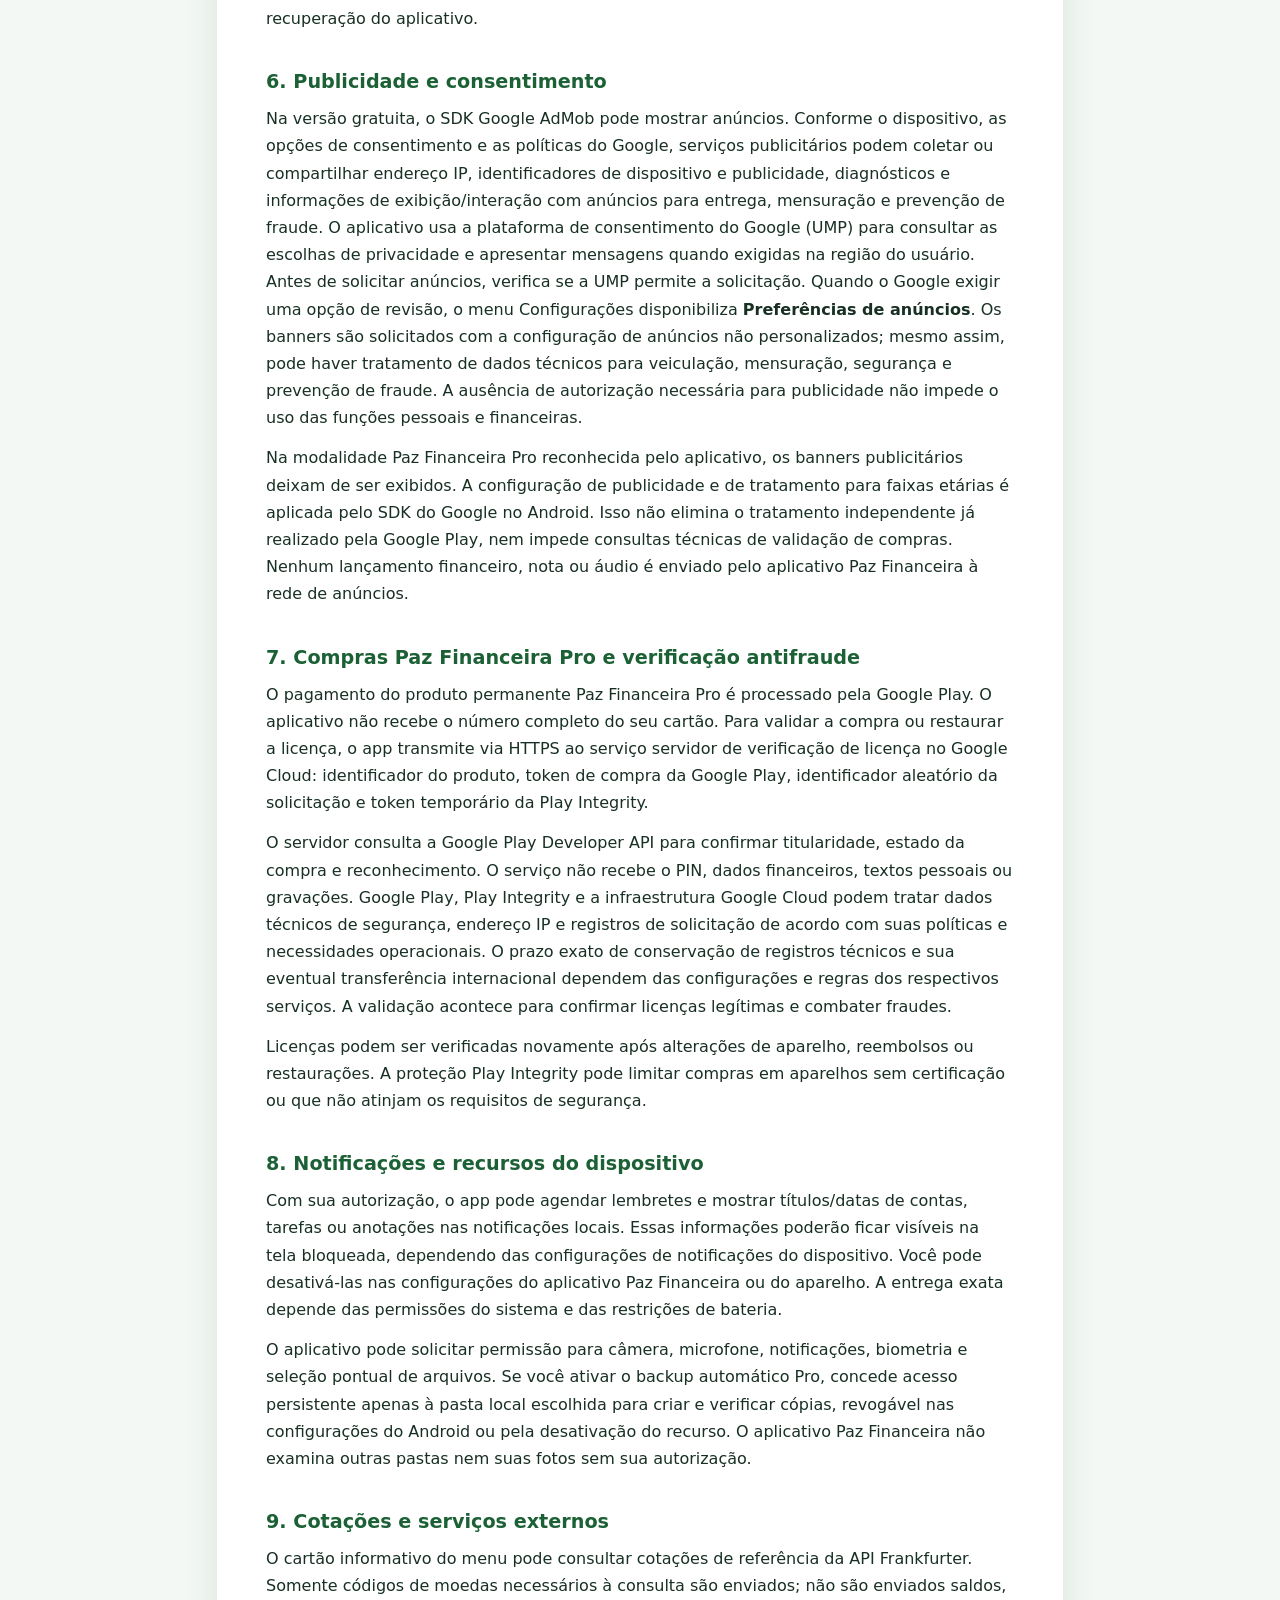
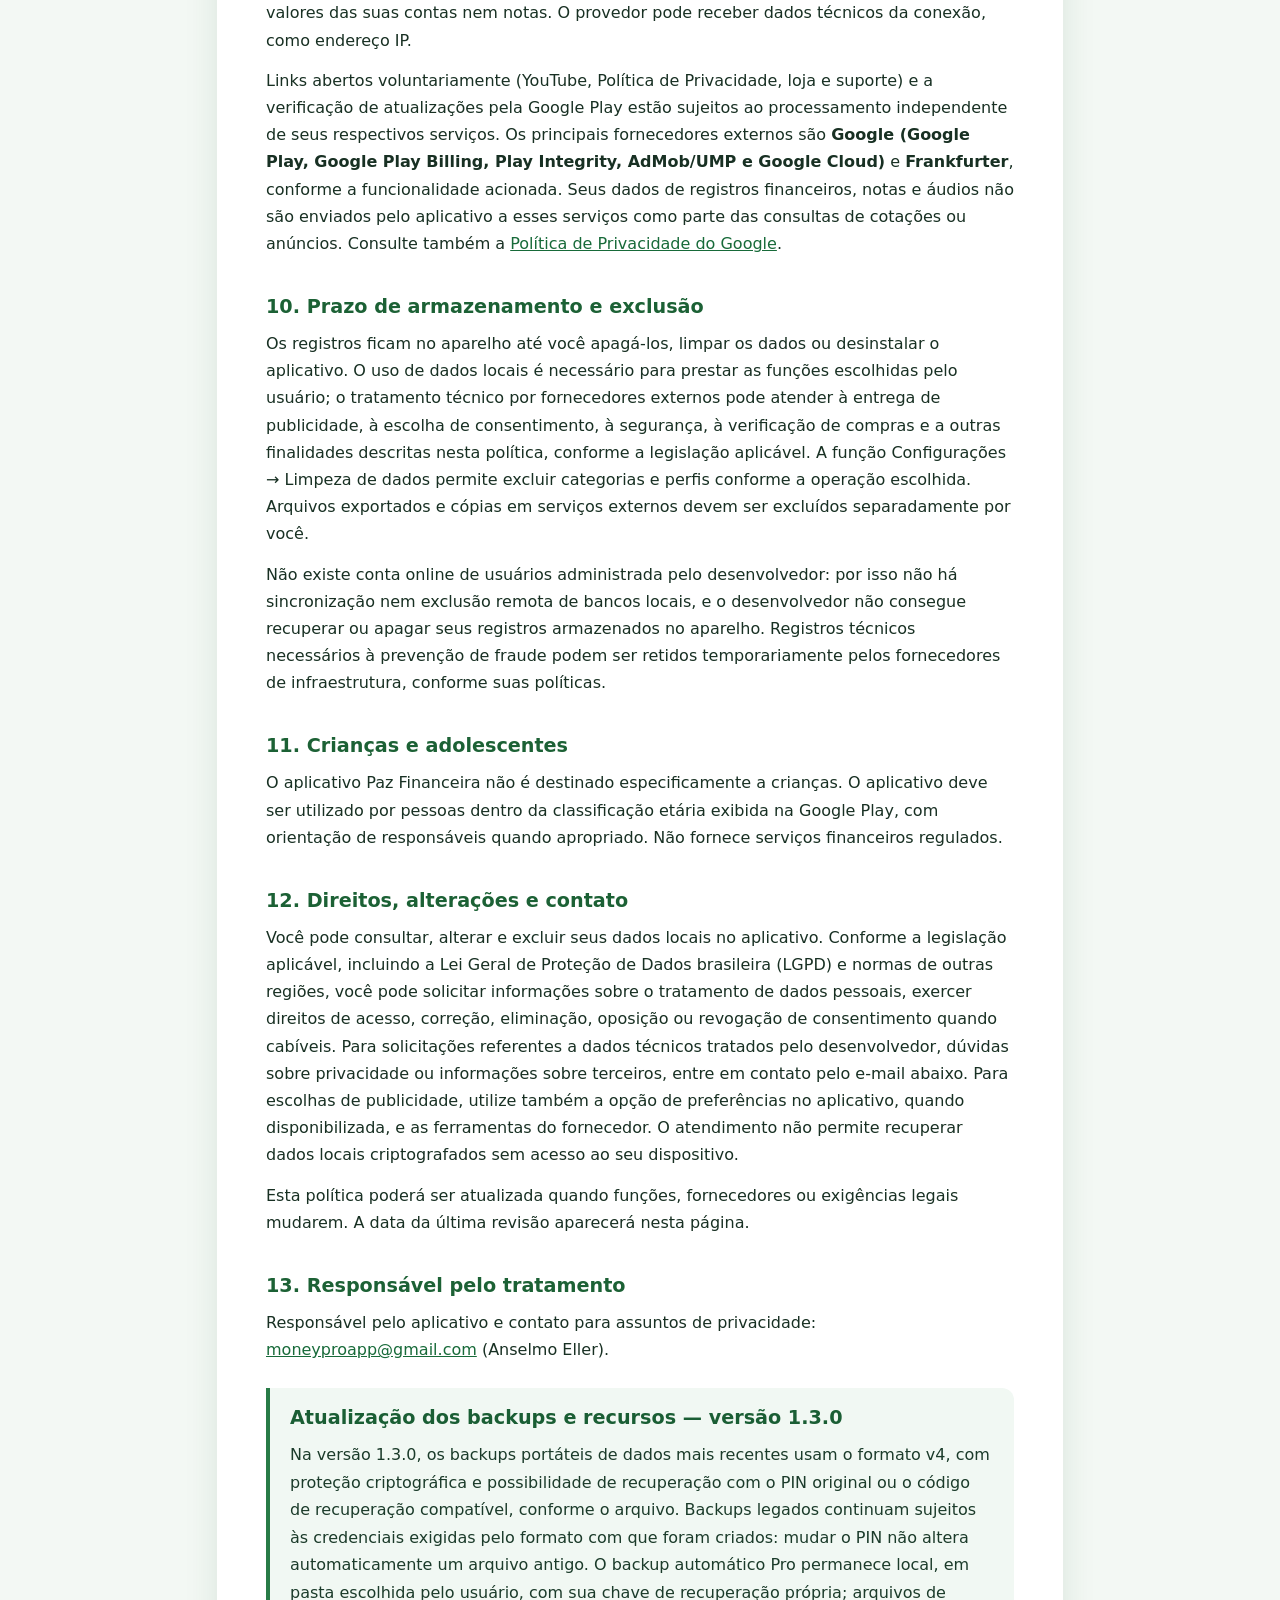
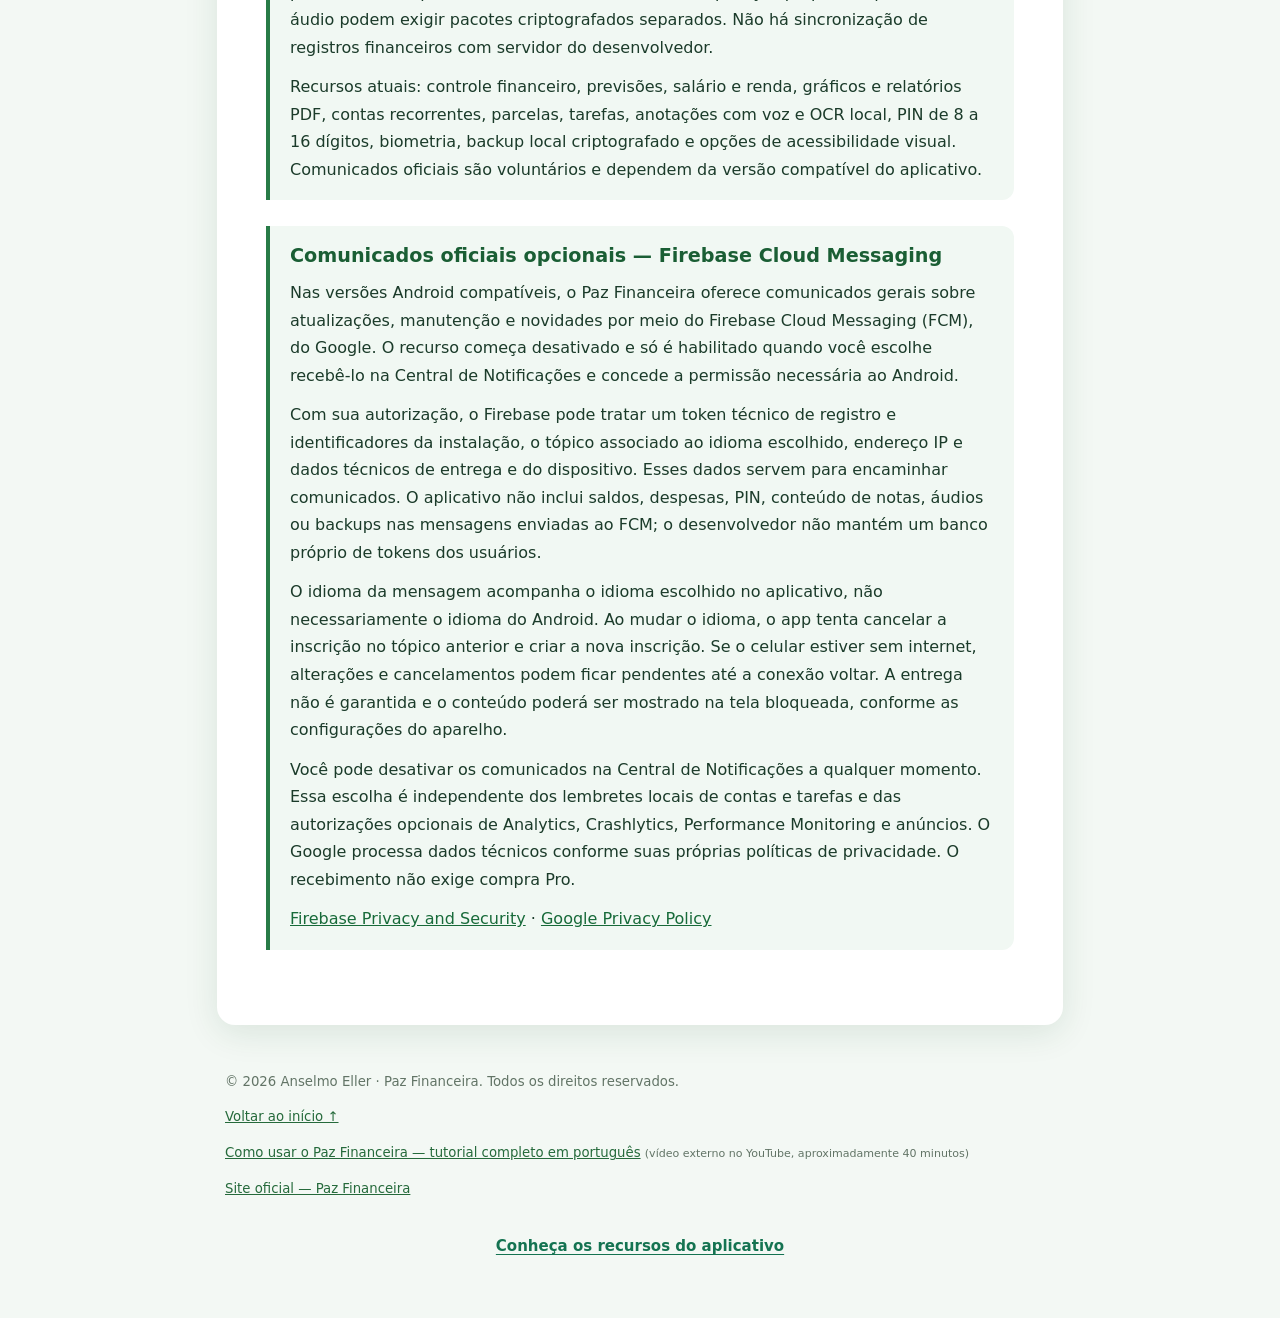
==== commit 1a68b65a: "SEO: catalogo multilingue e favicon oficial do Paz Financeira" ====
--- a/index.html
+++ b/index.html
@@ -17,11 +17,18 @@
 <meta name="robots" content="index,follow">
 <meta name="theme-color" content="#216C36">
 <title>Política de Privacidade | Paz Financeira</title>
-<link rel="icon" href="./assets/paz-financeira-icon-20261114.png" type="image/png">
+
 <link rel="stylesheet" href="./assets/privacy-20261114.css">
 <link rel="stylesheet" href="./assets/pf-download-20261120.css">
 <!-- pf-seo-privacy-20261121: metadados sociais, sem alterar conteúdo jurídico -->
 <meta property="og:type" content="article"><meta property="og:title" content="Política de Privacidade | Paz Financeira"><meta property="og:description" content="Como seus dados são utilizados, protegidos e controlados no aplicativo Paz Financeira 1.3.0."><meta property="og:url" content="https://anselmoeller.github.io/mymoney-privacidade/"><meta property="og:image" content="https://anselmoeller.github.io/paz-financeira/assets/logo.png"><meta name="twitter:card" content="summary_large_image">
+<!-- PF-SITES-FAVICON-20261121 -->
+<link rel="icon" type="image/png" sizes="32x32" href="/mymoney-privacidade/assets/pf-icon-32-20261121.png">
+<link rel="icon" type="image/png" sizes="48x48" href="/mymoney-privacidade/assets/pf-icon-48-20261121.png">
+<link rel="icon" type="image/png" sizes="192x192" href="/mymoney-privacidade/assets/pf-icon-192-20261121.png">
+<link rel="shortcut icon" type="image/x-icon" href="/mymoney-privacidade/favicon.ico">
+<link rel="apple-touch-icon" sizes="180x180" href="/mymoney-privacidade/apple-touch-icon.png">
+<!-- /PF-SITES-FAVICON-20261121 -->
 </head>
 <body id="top">
 <header class="hero">
@@ -123,6 +130,7 @@
 <!-- tutorial-pf-20261121: link informativo, sem alterar política -->
 <p class="official-site"><a href="https://anselmoeller.github.io/paz-financeira/como-usar/">Como usar o Paz Financeira — tutorial completo em português</a> <small>(vídeo externo no YouTube, aproximadamente 40 minutos)</small></p>
 <p class="official-site"><a href="https://anselmoeller.github.io/paz-financeira/">Site oficial — Paz Financeira</a></p>
+<!-- PF-CATALOGO-LINK-20261121 --><nav aria-label="Paz Financeira" style="margin:24px auto 16px;max-width:880px;text-align:center;padding:10px 14px"><a href="https://anselmoeller.github.io/paz-financeira/recursos/" lang="pt-BR" hreflang="pt" style="display:inline-block;font:700 15px/1.5 system-ui,Arial,sans-serif;color:#147351;text-decoration:underline;text-underline-offset:3px">Conheça os recursos do aplicativo</a></nav><!-- /PF-CATALOGO-LINK-20261121 -->
 </footer>
 </body>
 </html>
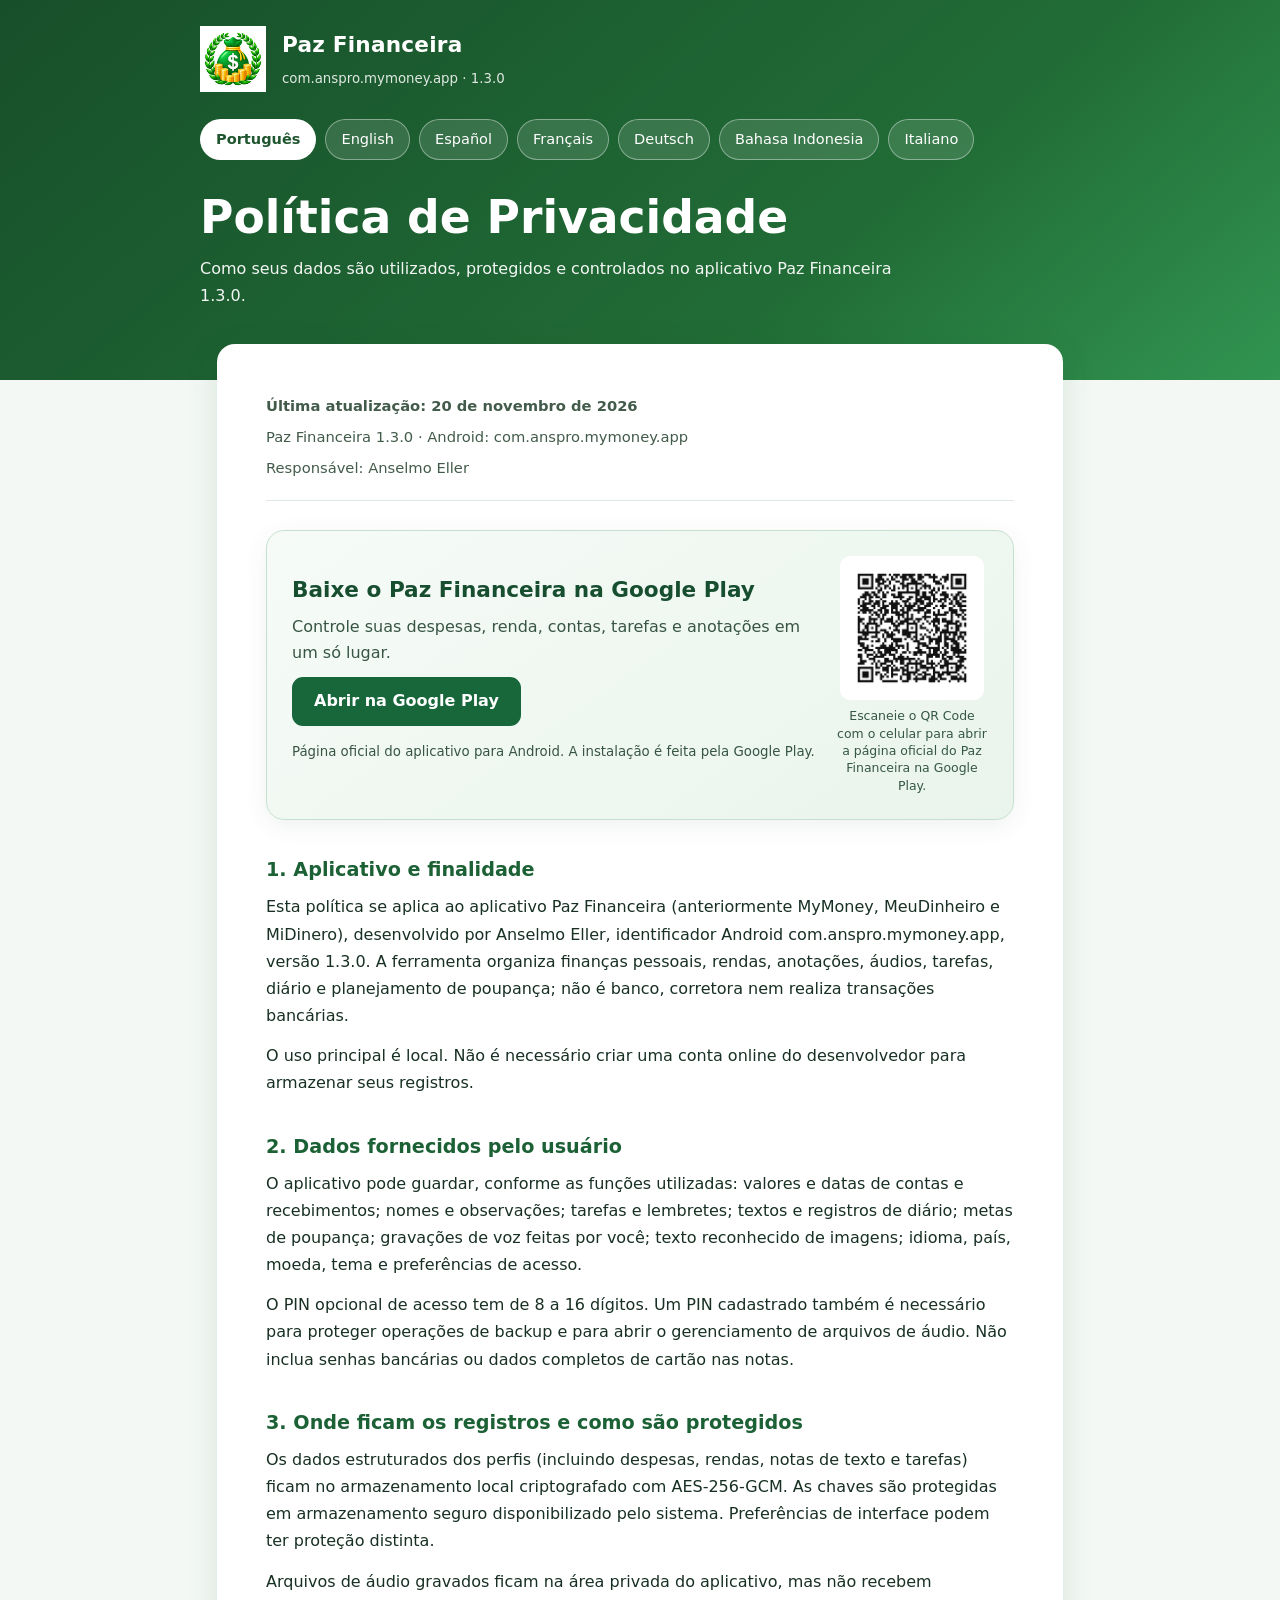
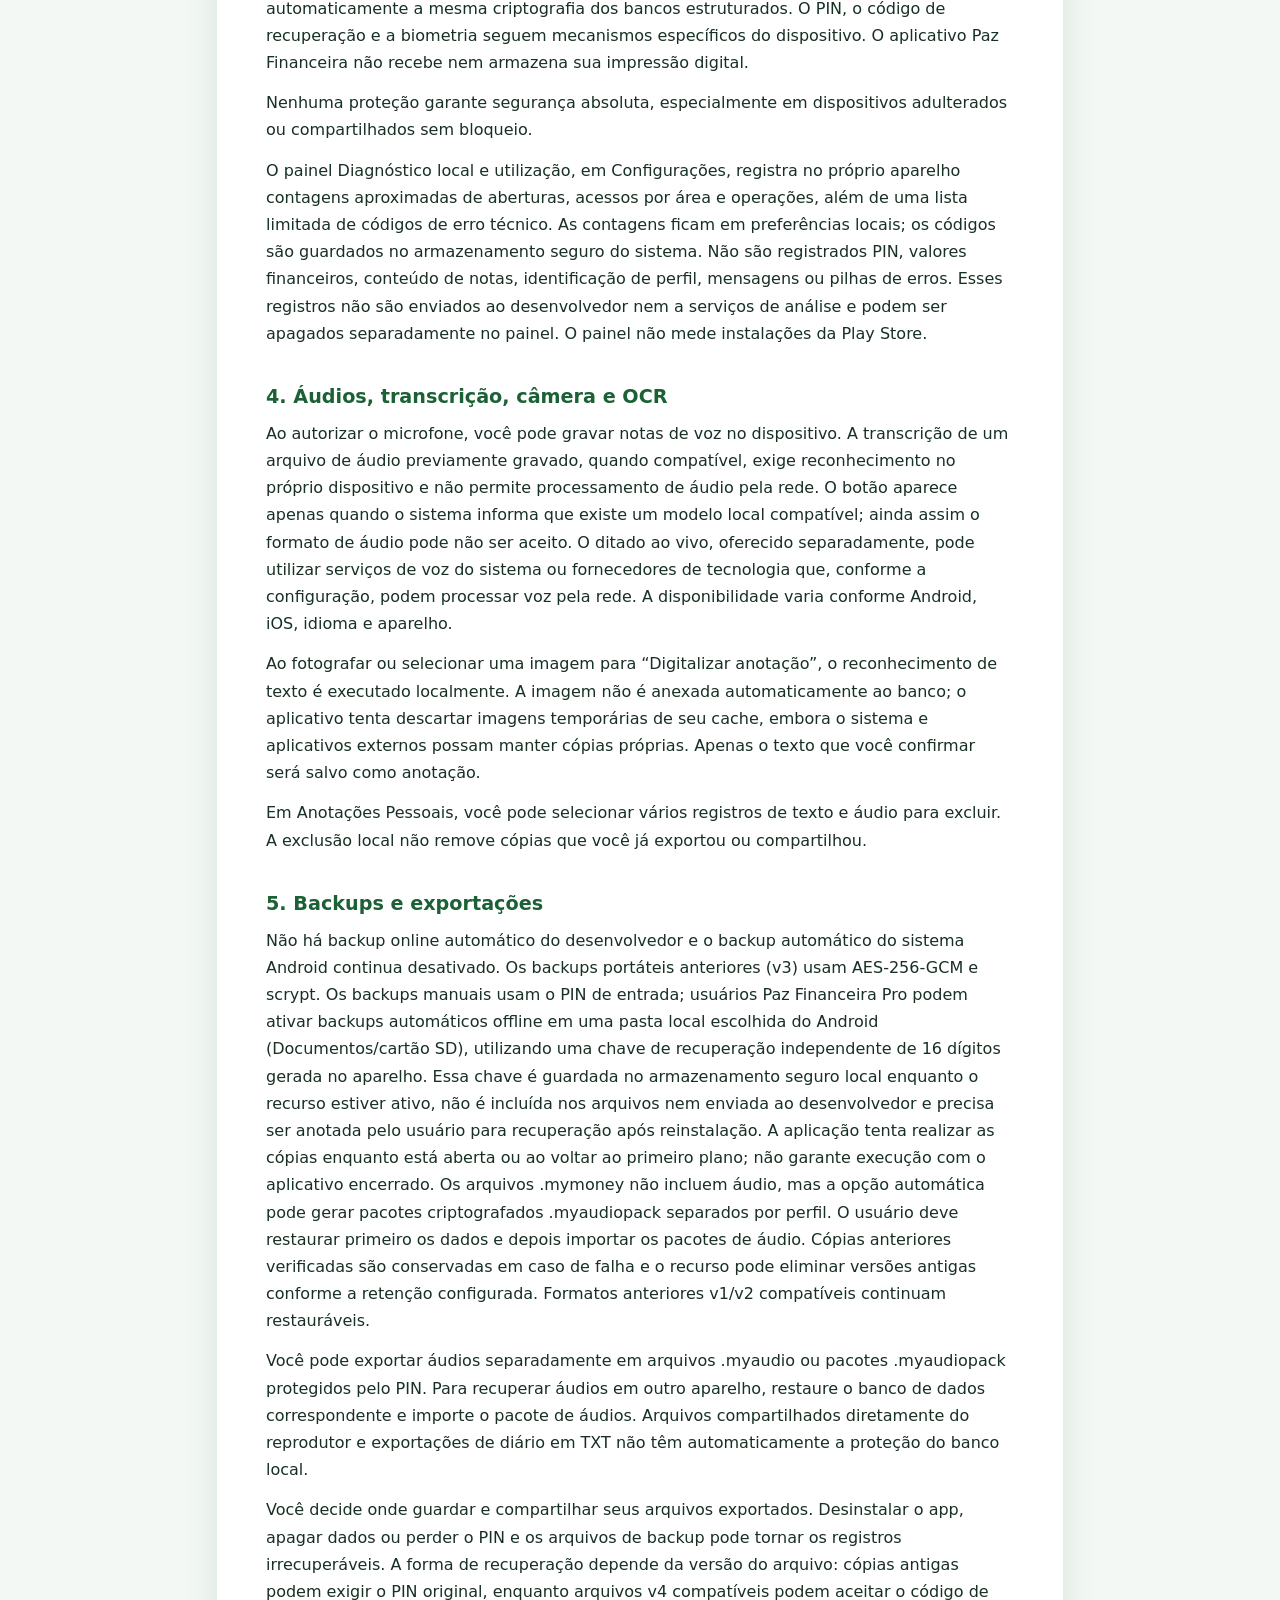
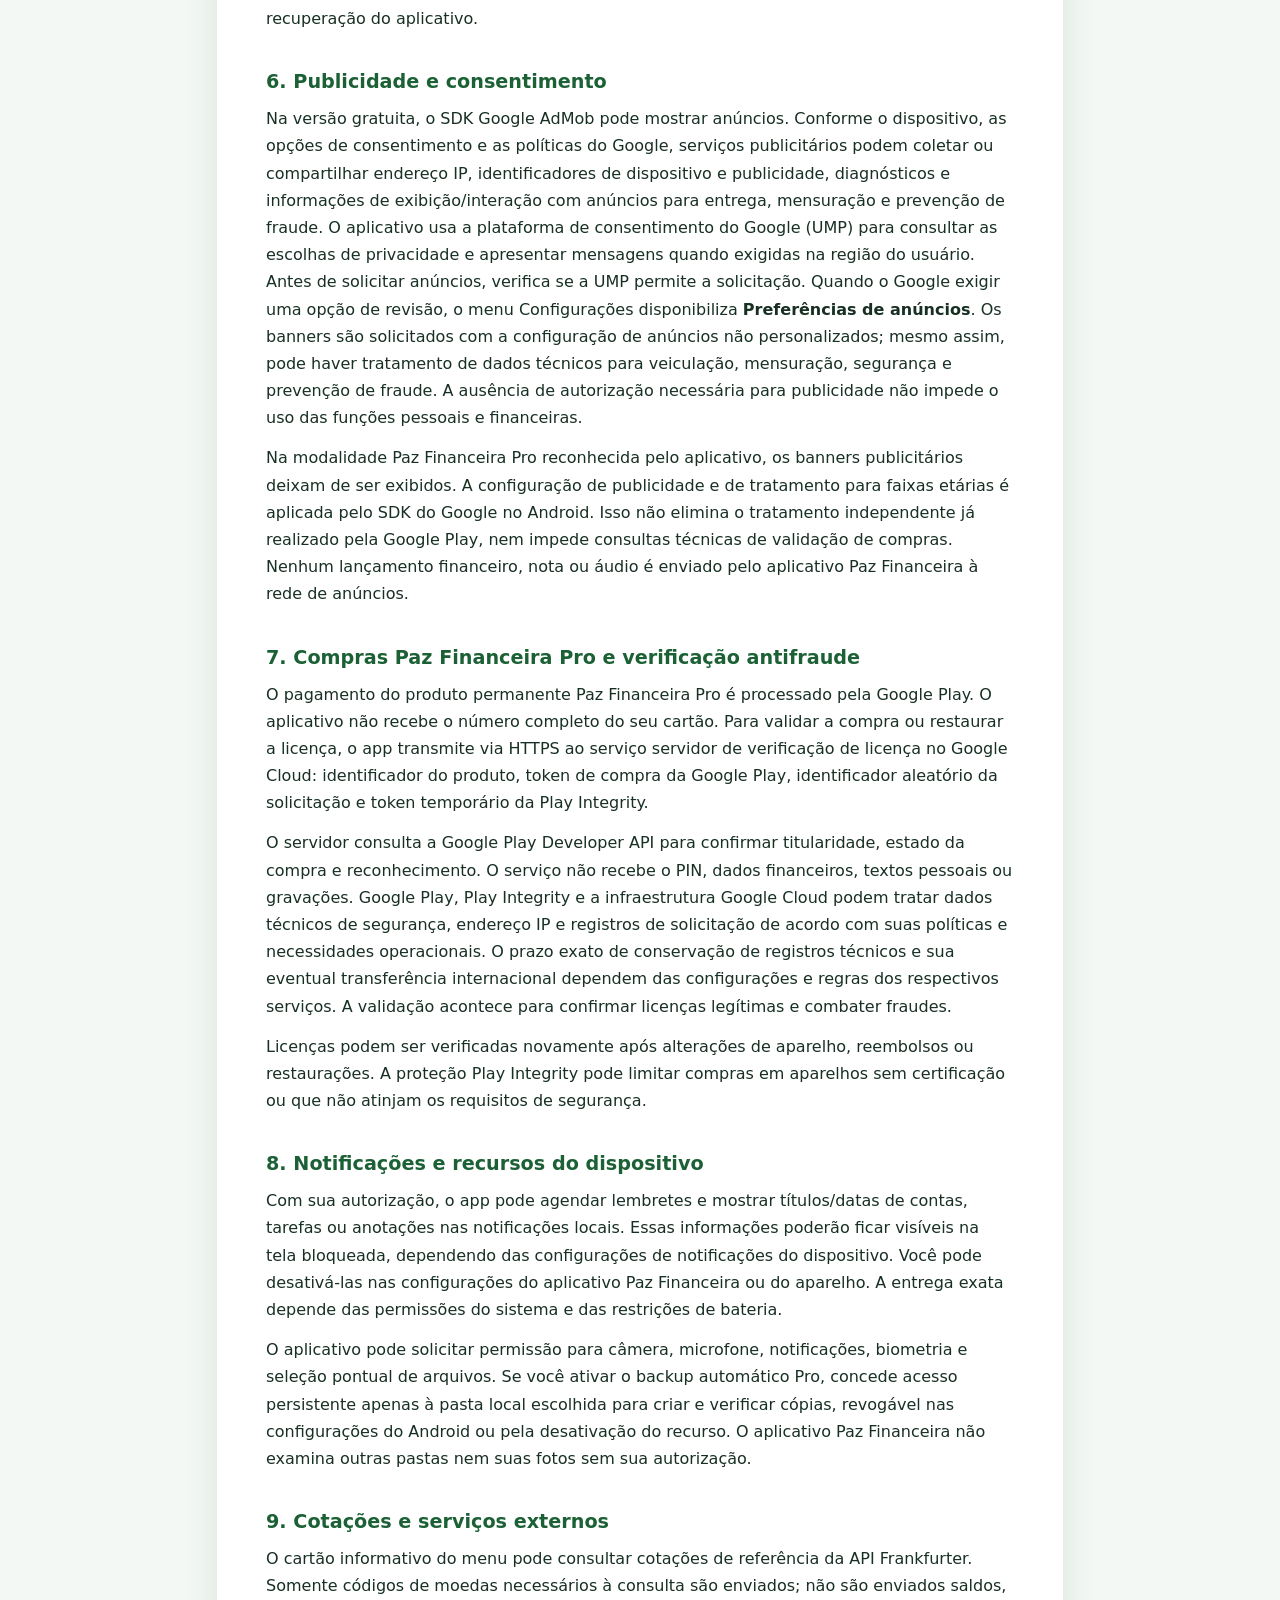
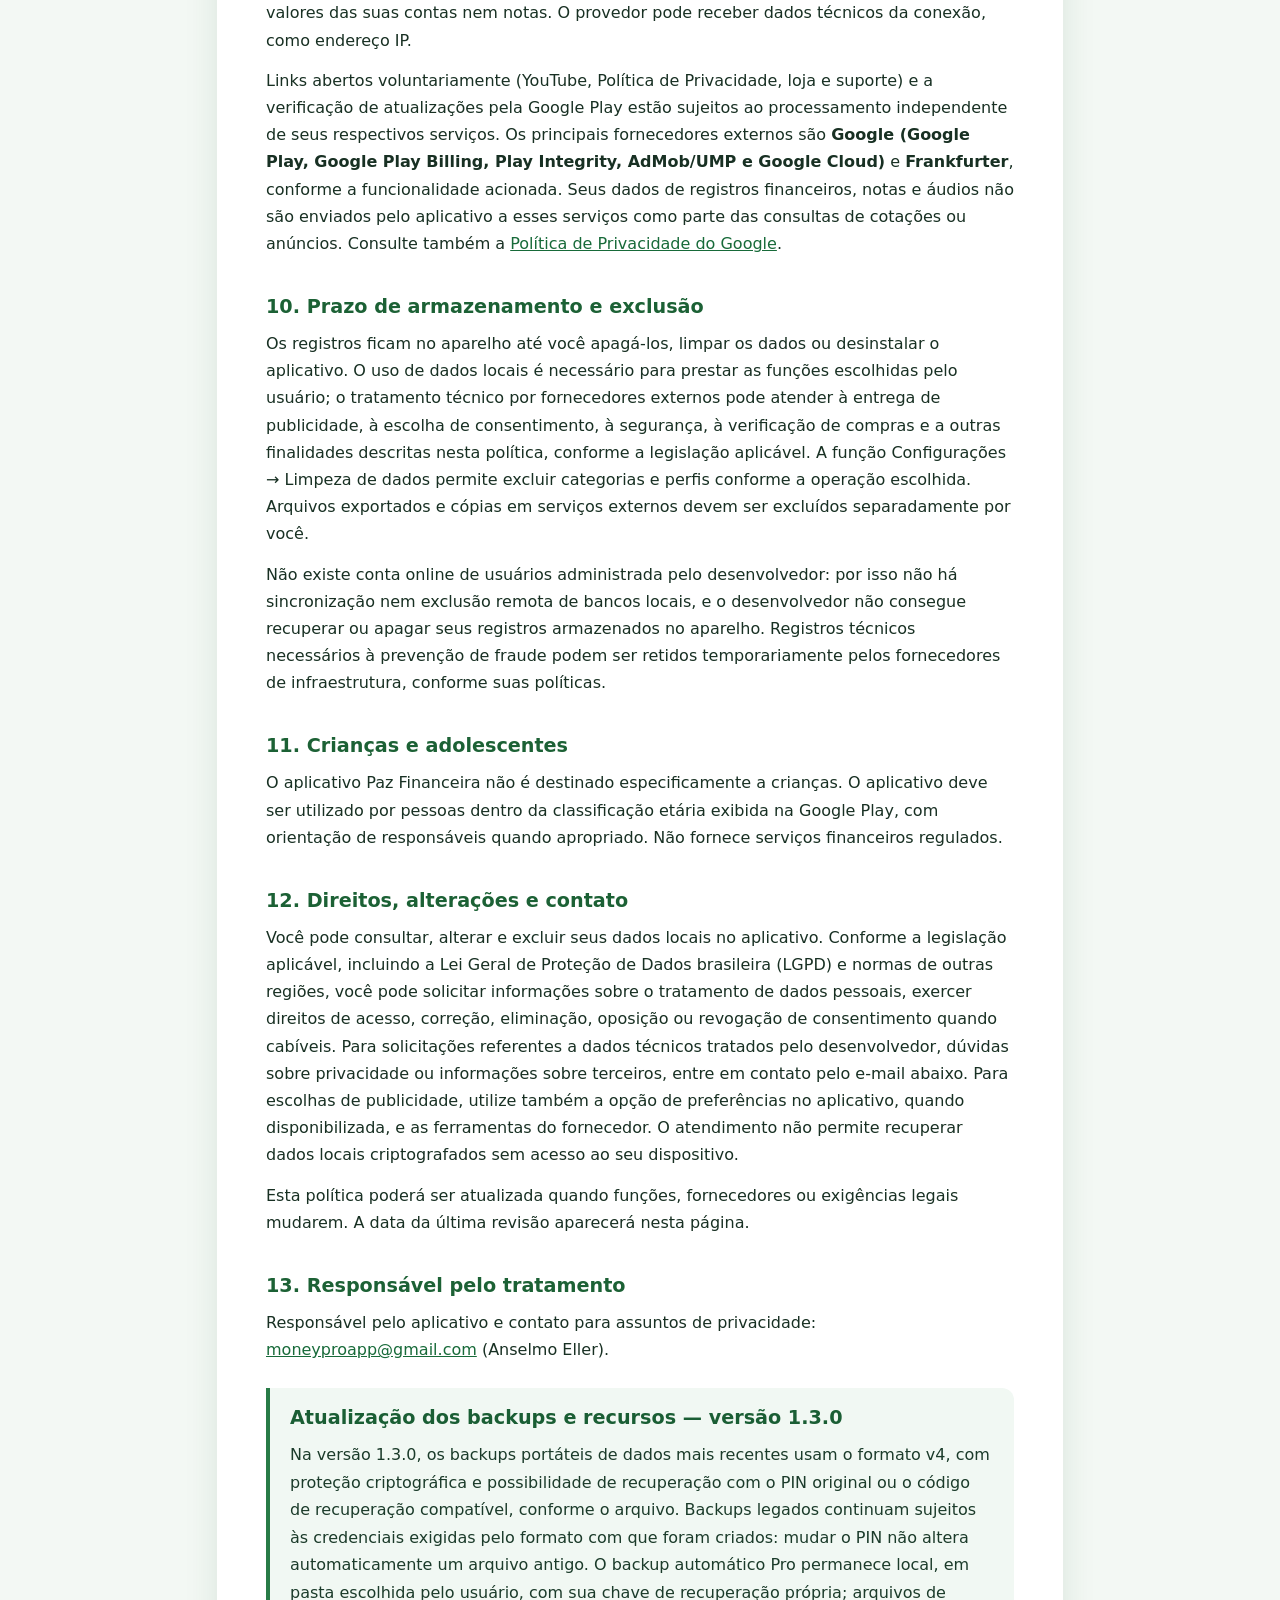
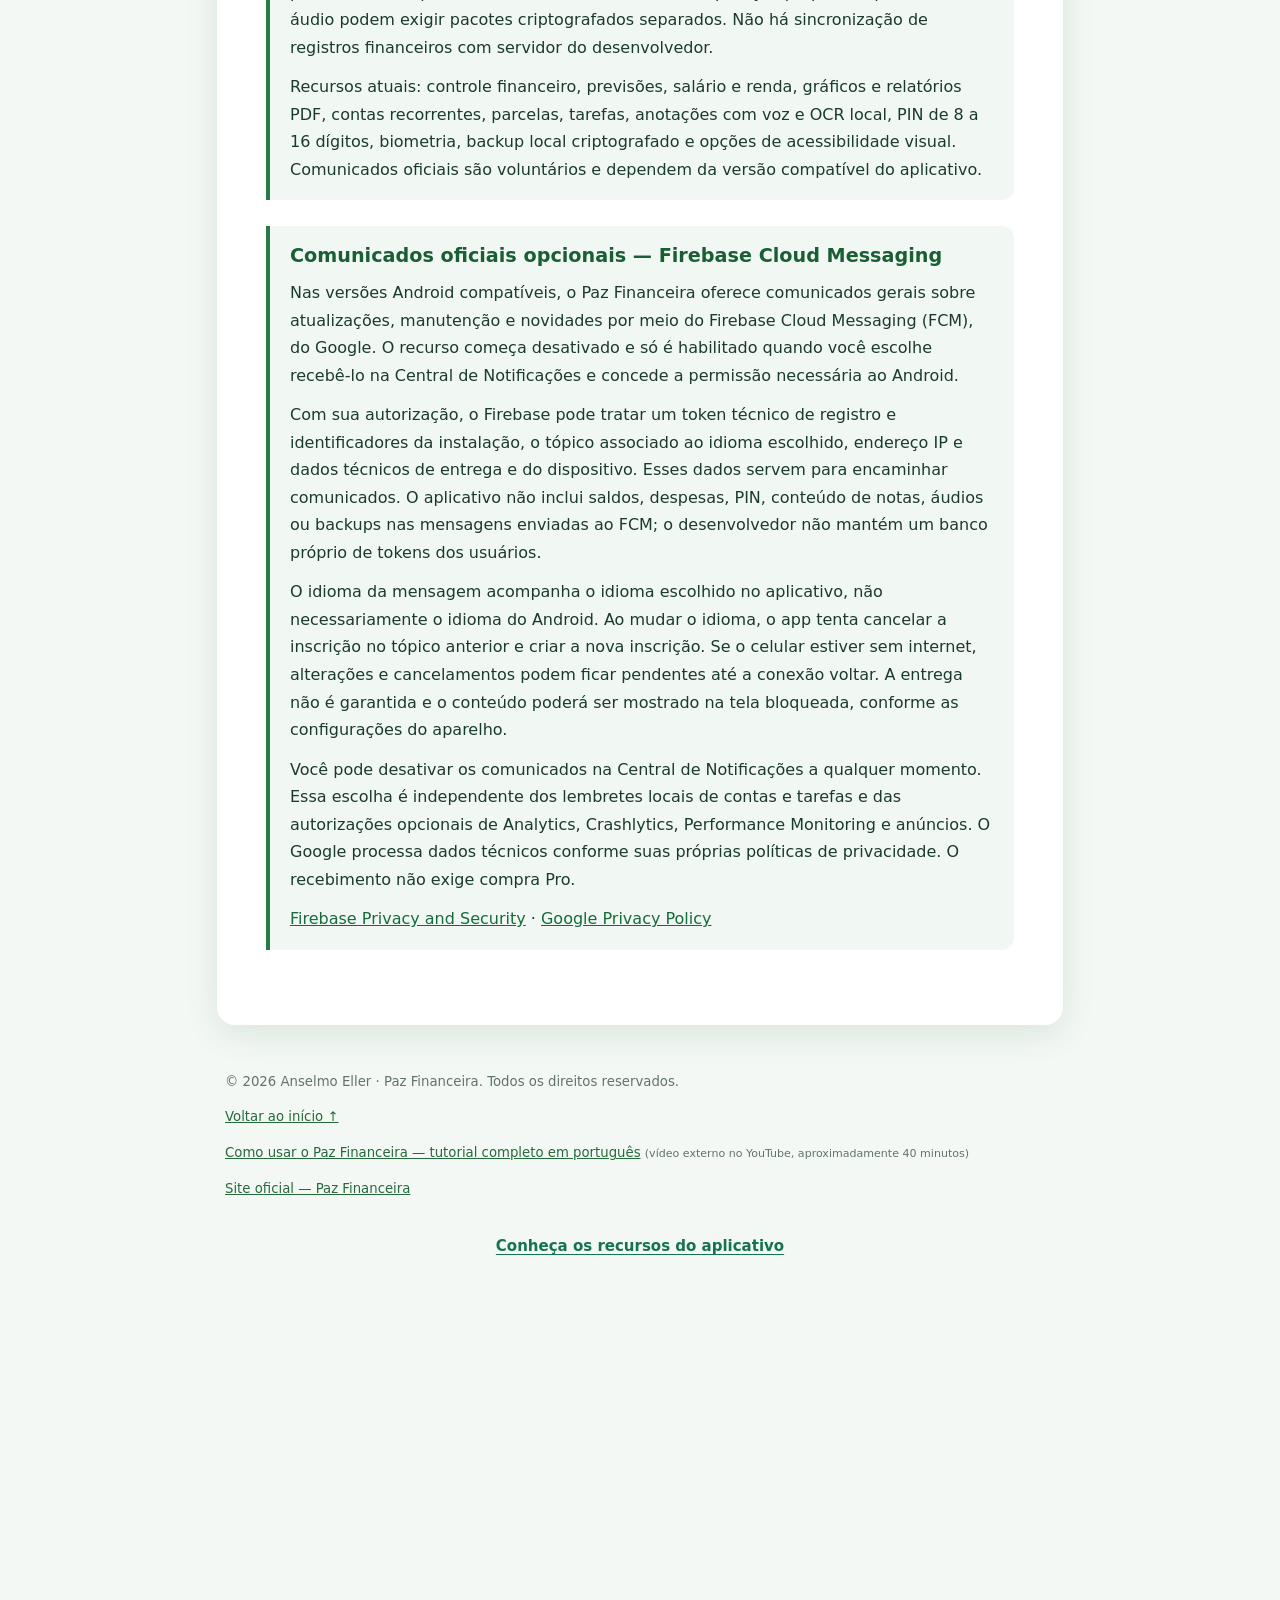
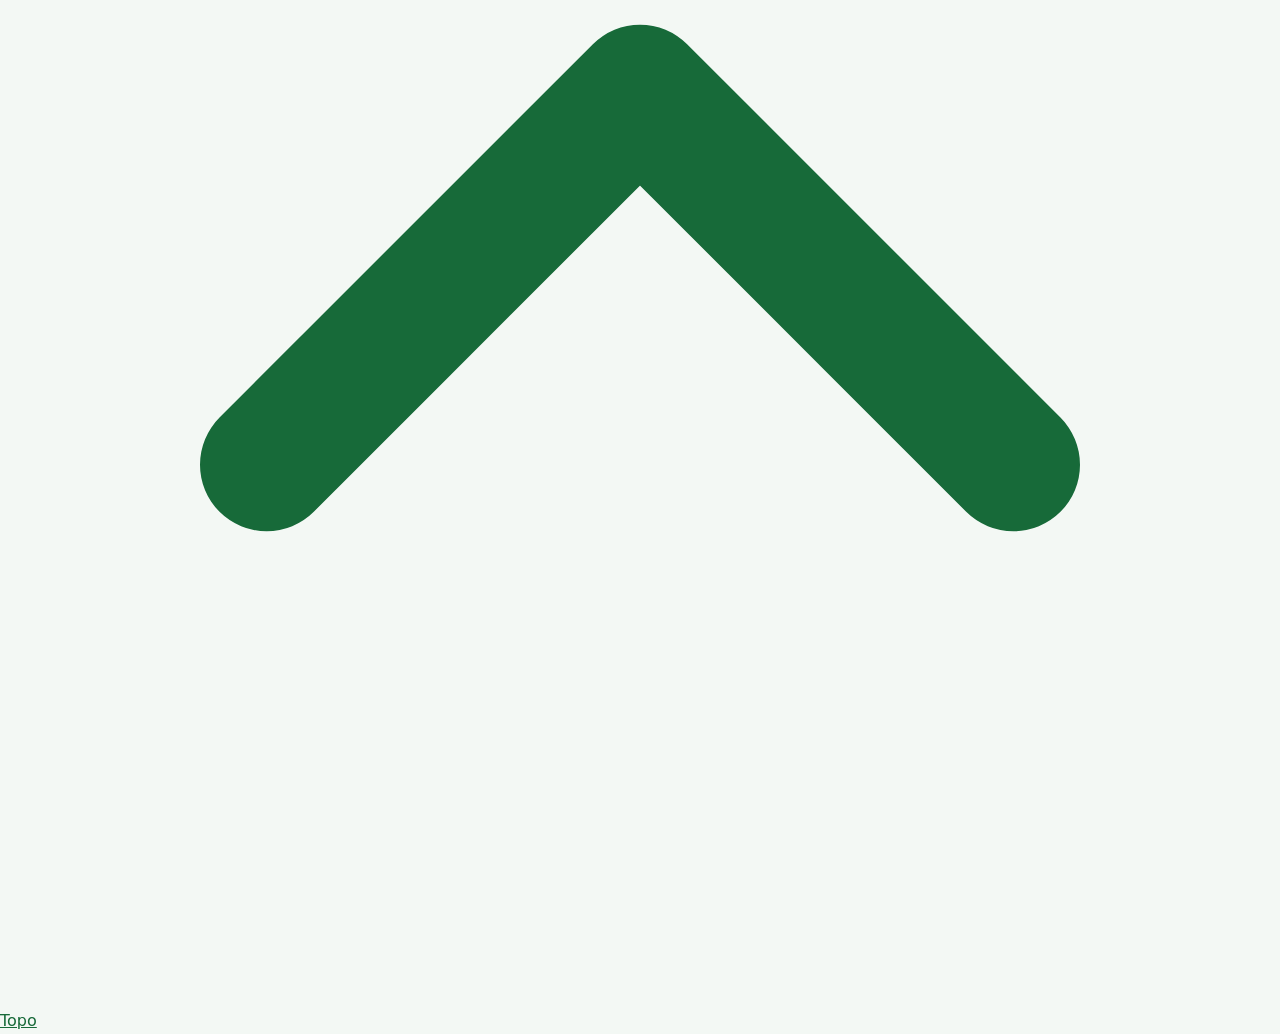
==== commit 0713c678: "Usabilidade: botao Voltar ao topo em todas as paginas e idiomas" ====
--- a/index.html
+++ b/index.html
@@ -29,8 +29,12 @@
 <link rel="shortcut icon" type="image/x-icon" href="/mymoney-privacidade/favicon.ico">
 <link rel="apple-touch-icon" sizes="180x180" href="/mymoney-privacidade/apple-touch-icon.png">
 <!-- /PF-SITES-FAVICON-20261121 -->
+<!-- PAZ-FINANCEIRA-BACK-TO-TOP-20261121 -->
+<link rel="stylesheet" href="/mymoney-privacidade/assets/botao-topo.css">
+<script defer src="/mymoney-privacidade/assets/botao-topo.js"></script>
 </head>
 <body id="top">
+<span id="pf-btt-start-20261121" aria-hidden="true"></span>
 <header class="hero">
 <div class="shell">
 <div class="brand">
@@ -132,5 +136,7 @@
 <p class="official-site"><a href="https://anselmoeller.github.io/paz-financeira/">Site oficial — Paz Financeira</a></p>
 <!-- PF-CATALOGO-LINK-20261121 --><nav aria-label="Paz Financeira" style="margin:24px auto 16px;max-width:880px;text-align:center;padding:10px 14px"><a href="https://anselmoeller.github.io/paz-financeira/recursos/" lang="pt-BR" hreflang="pt" style="display:inline-block;font:700 15px/1.5 system-ui,Arial,sans-serif;color:#147351;text-decoration:underline;text-underline-offset:3px">Conheça os recursos do aplicativo</a></nav><!-- /PF-CATALOGO-LINK-20261121 -->
 </footer>
+<!-- /PAZ-FINANCEIRA-BACK-TO-TOP-20261121 -->
+<a class="pf-backtotop-20261121" href="#pf-btt-start-20261121" title="Voltar ao topo" aria-label="Voltar ao topo"><svg viewBox="0 0 24 24" fill="none" stroke="currentColor" stroke-width="2.5" stroke-linecap="round" stroke-linejoin="round" aria-hidden="true" focusable="false"><path d="m5 14 7-7 7 7"/></svg><span>Topo</span></a>
 </body>
 </html>
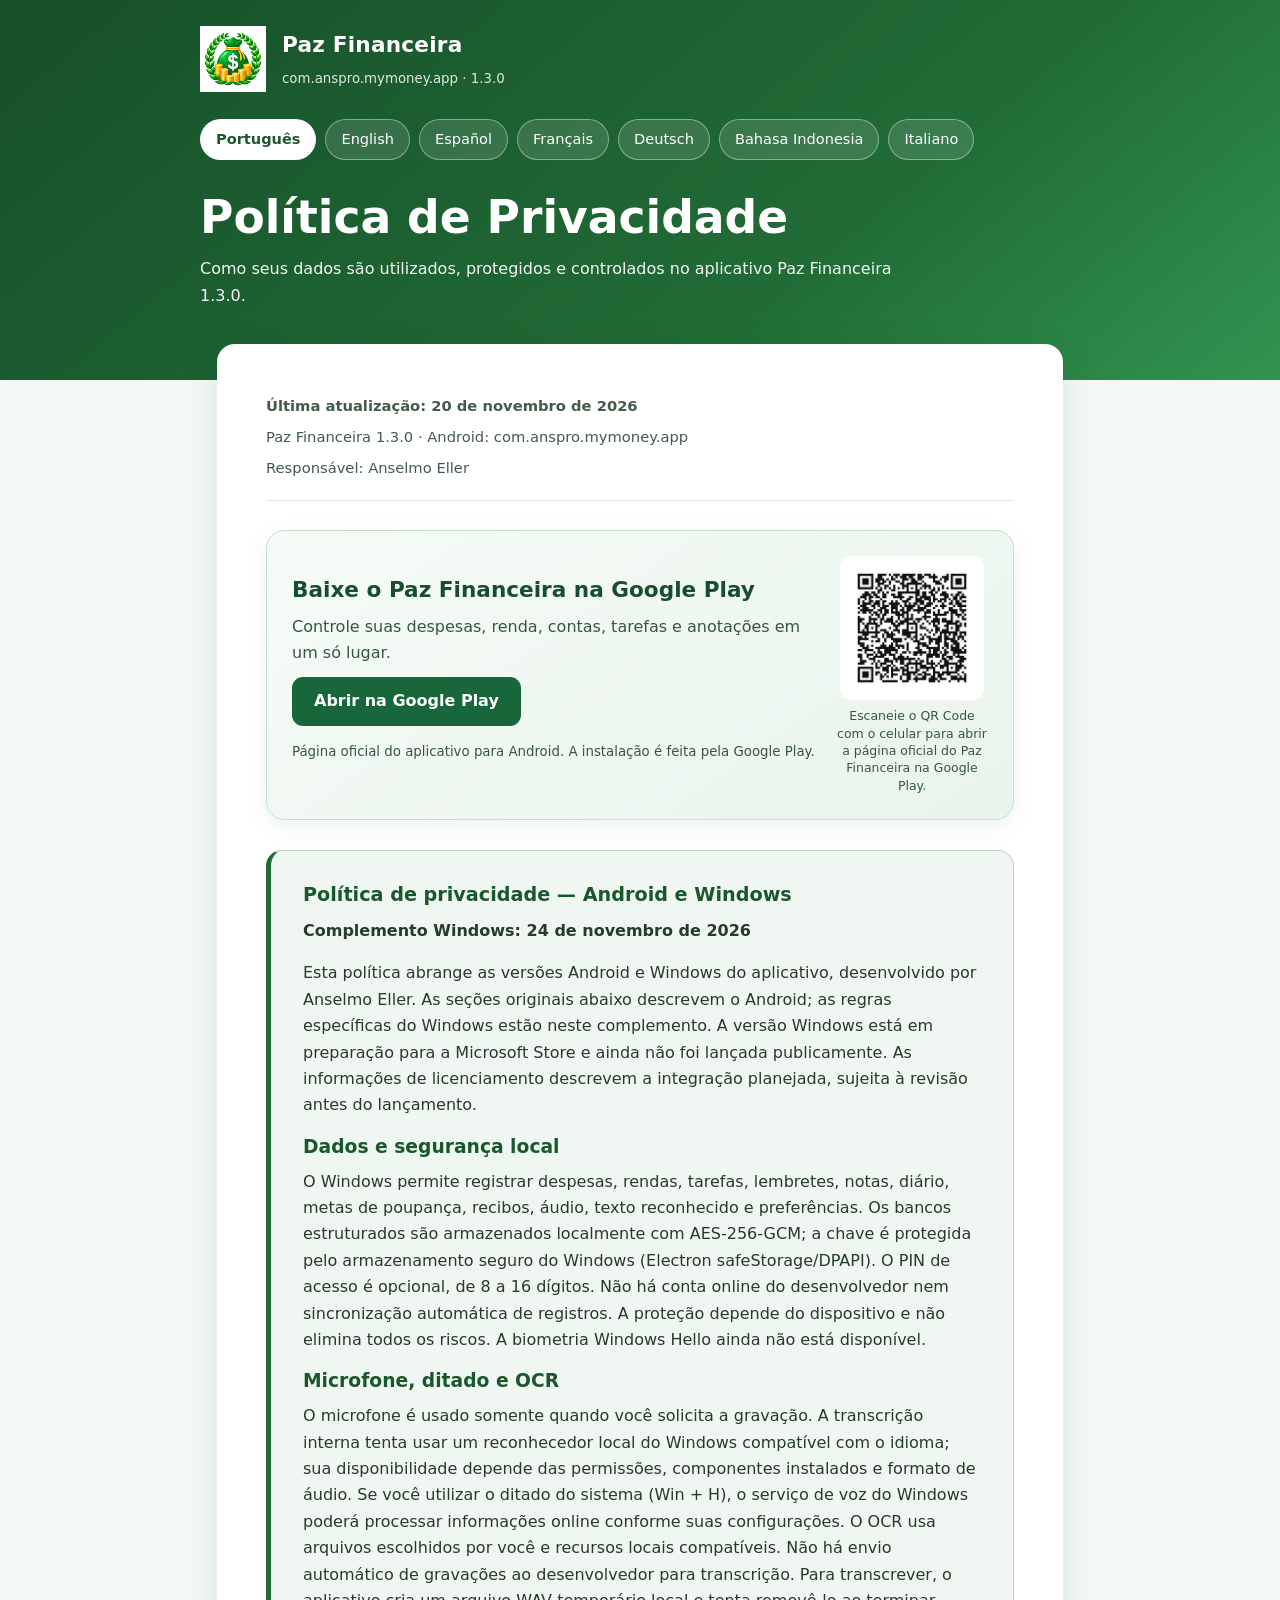
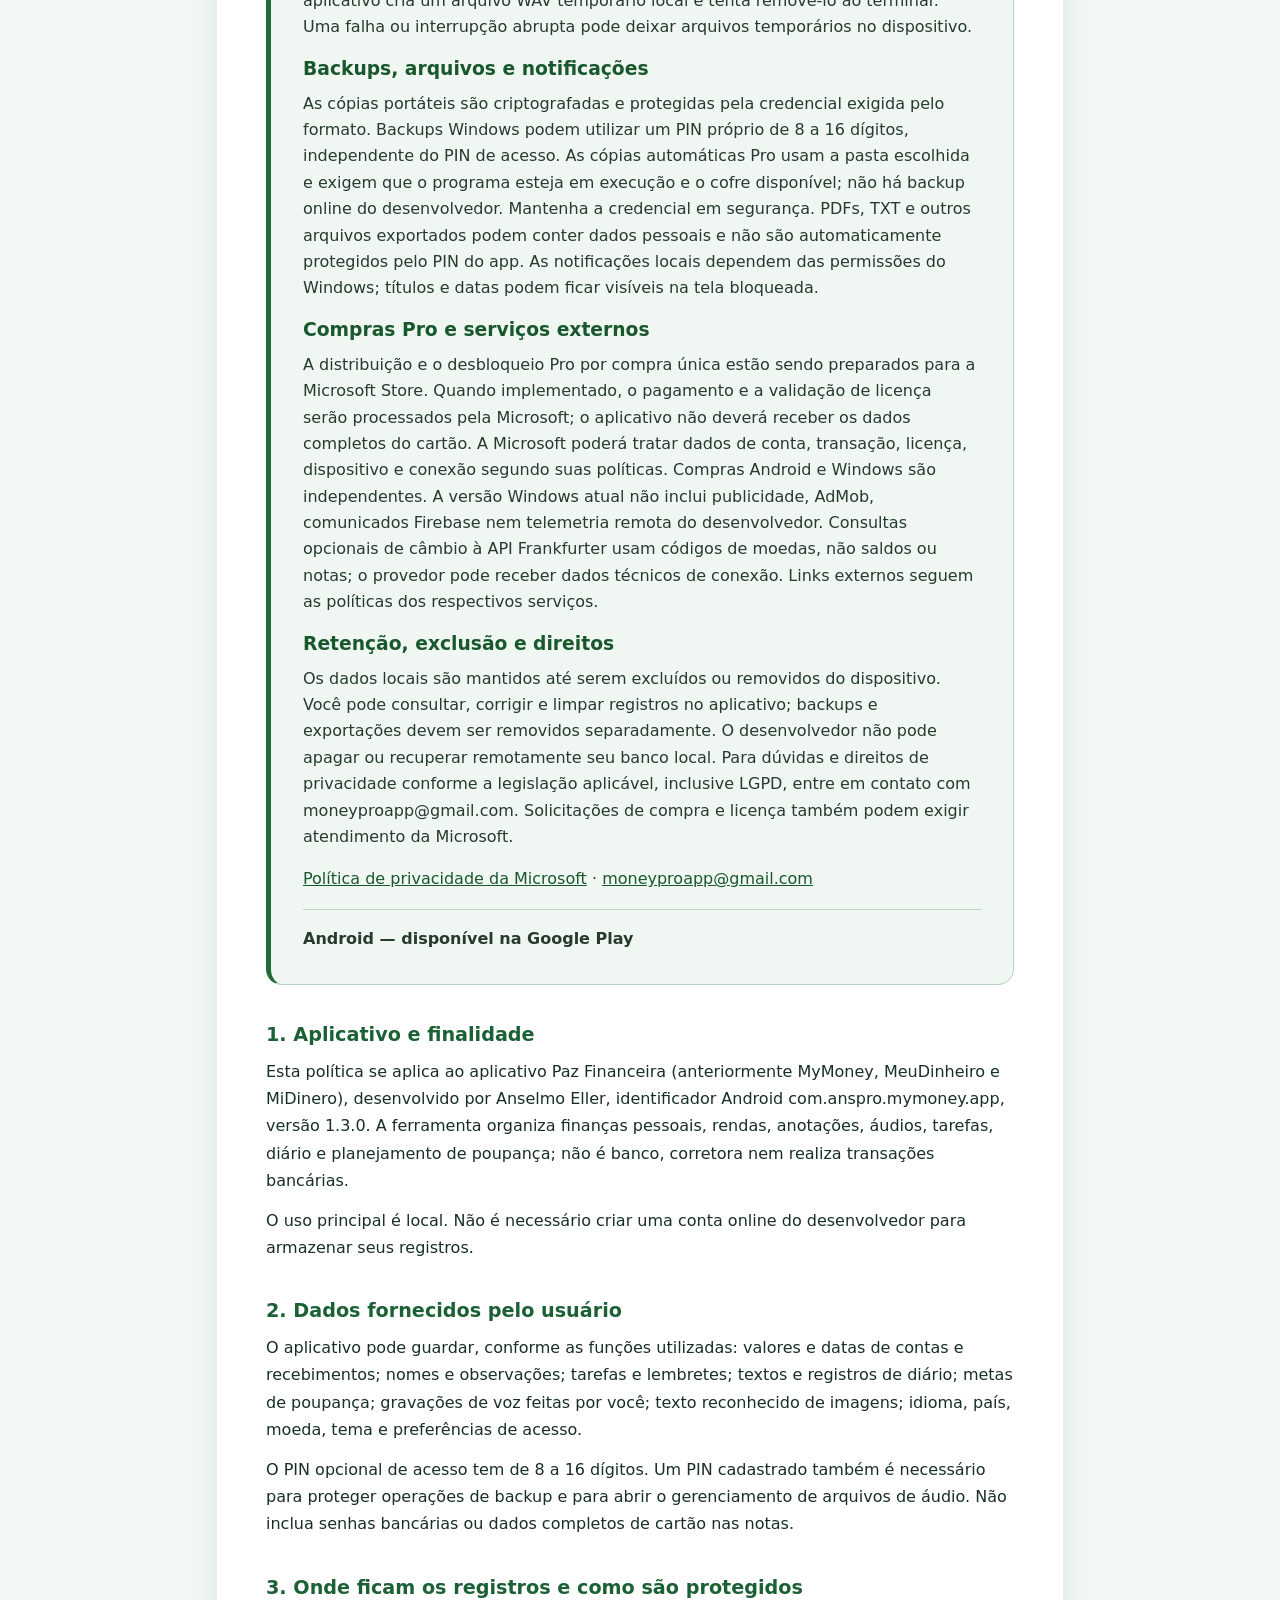
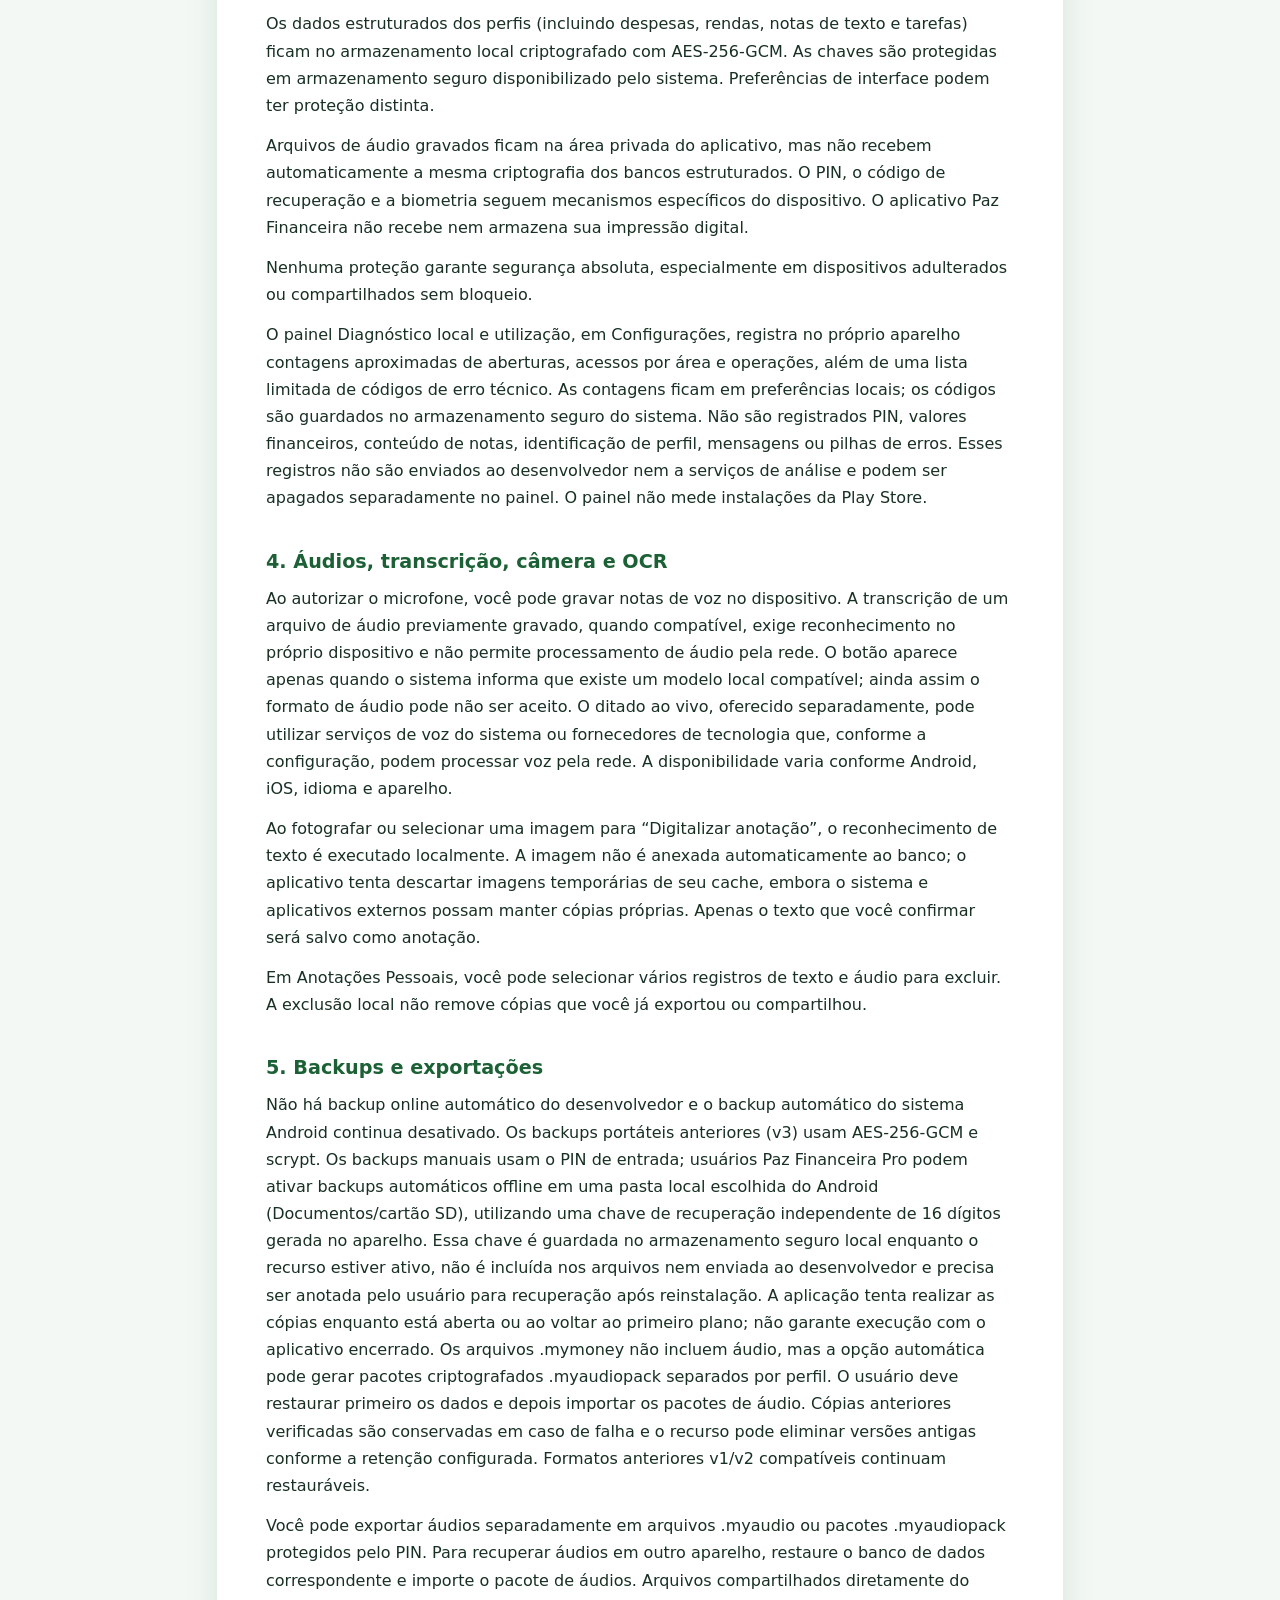
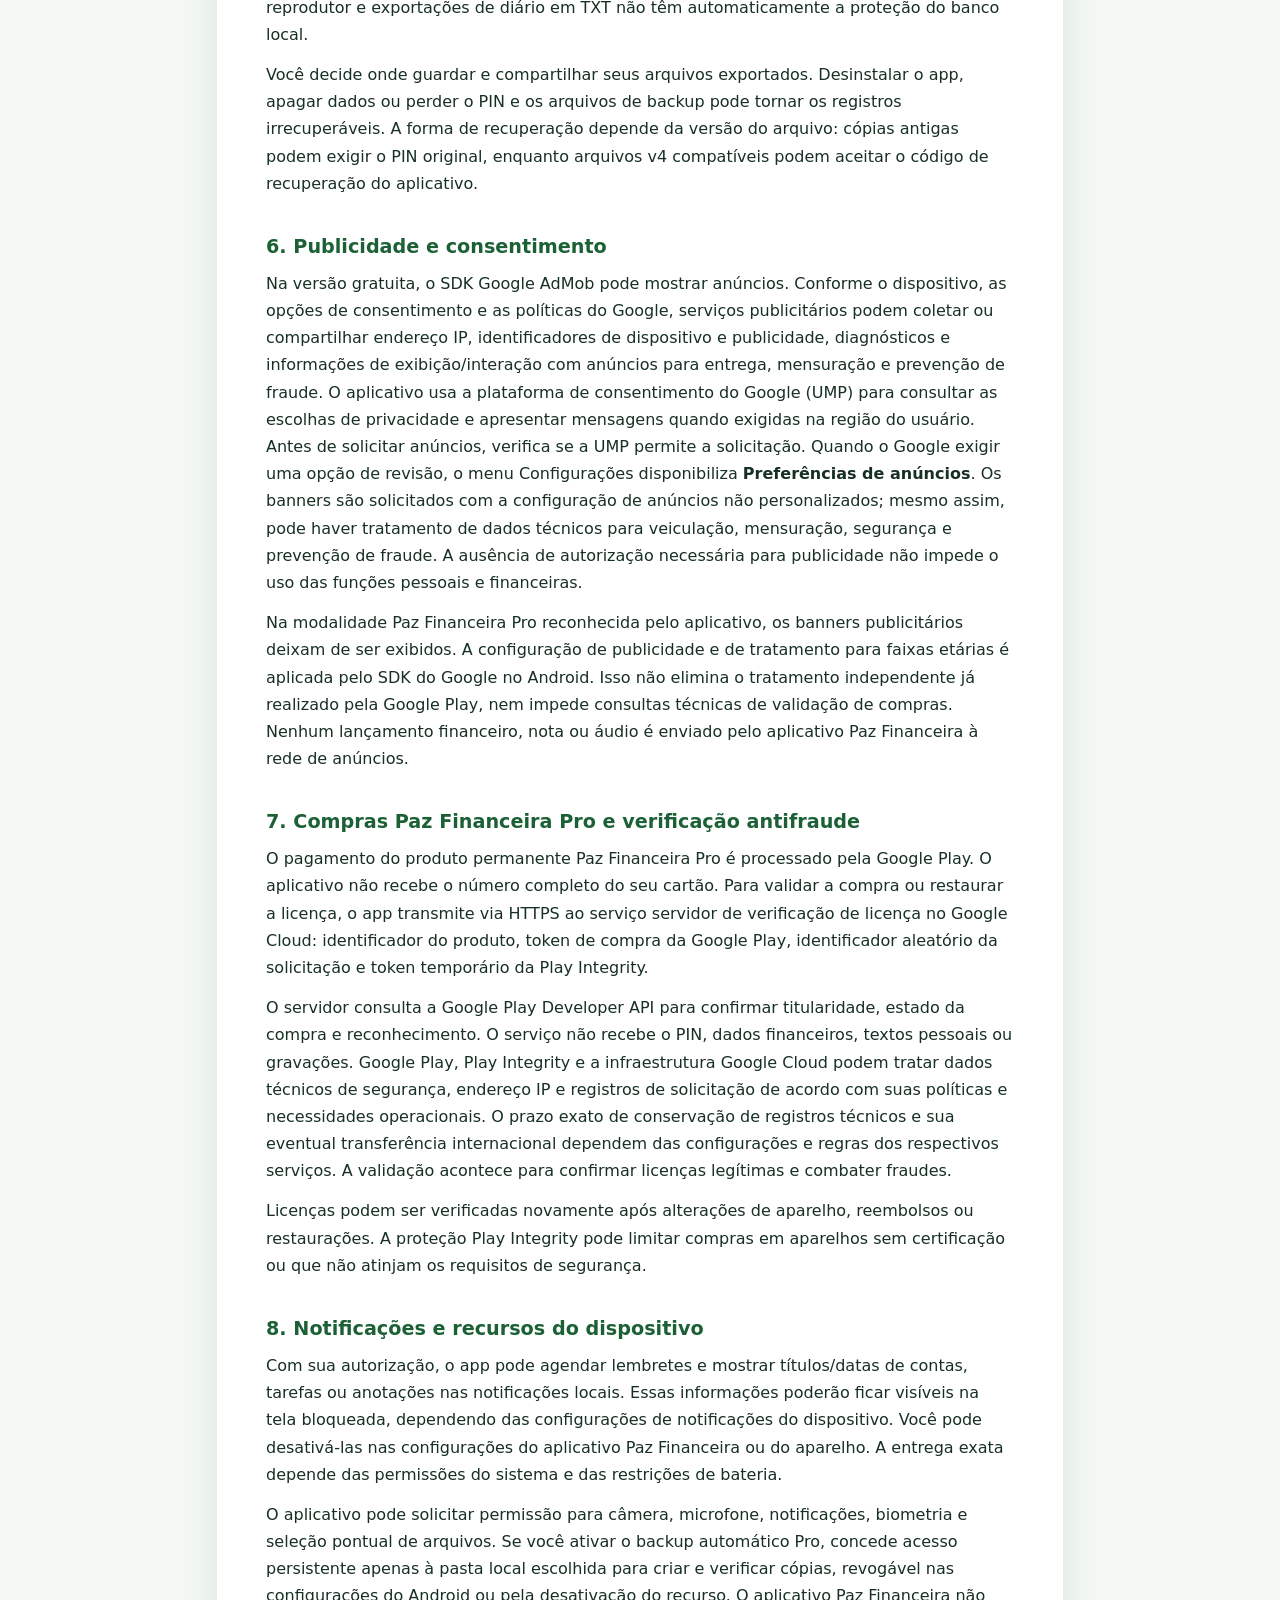
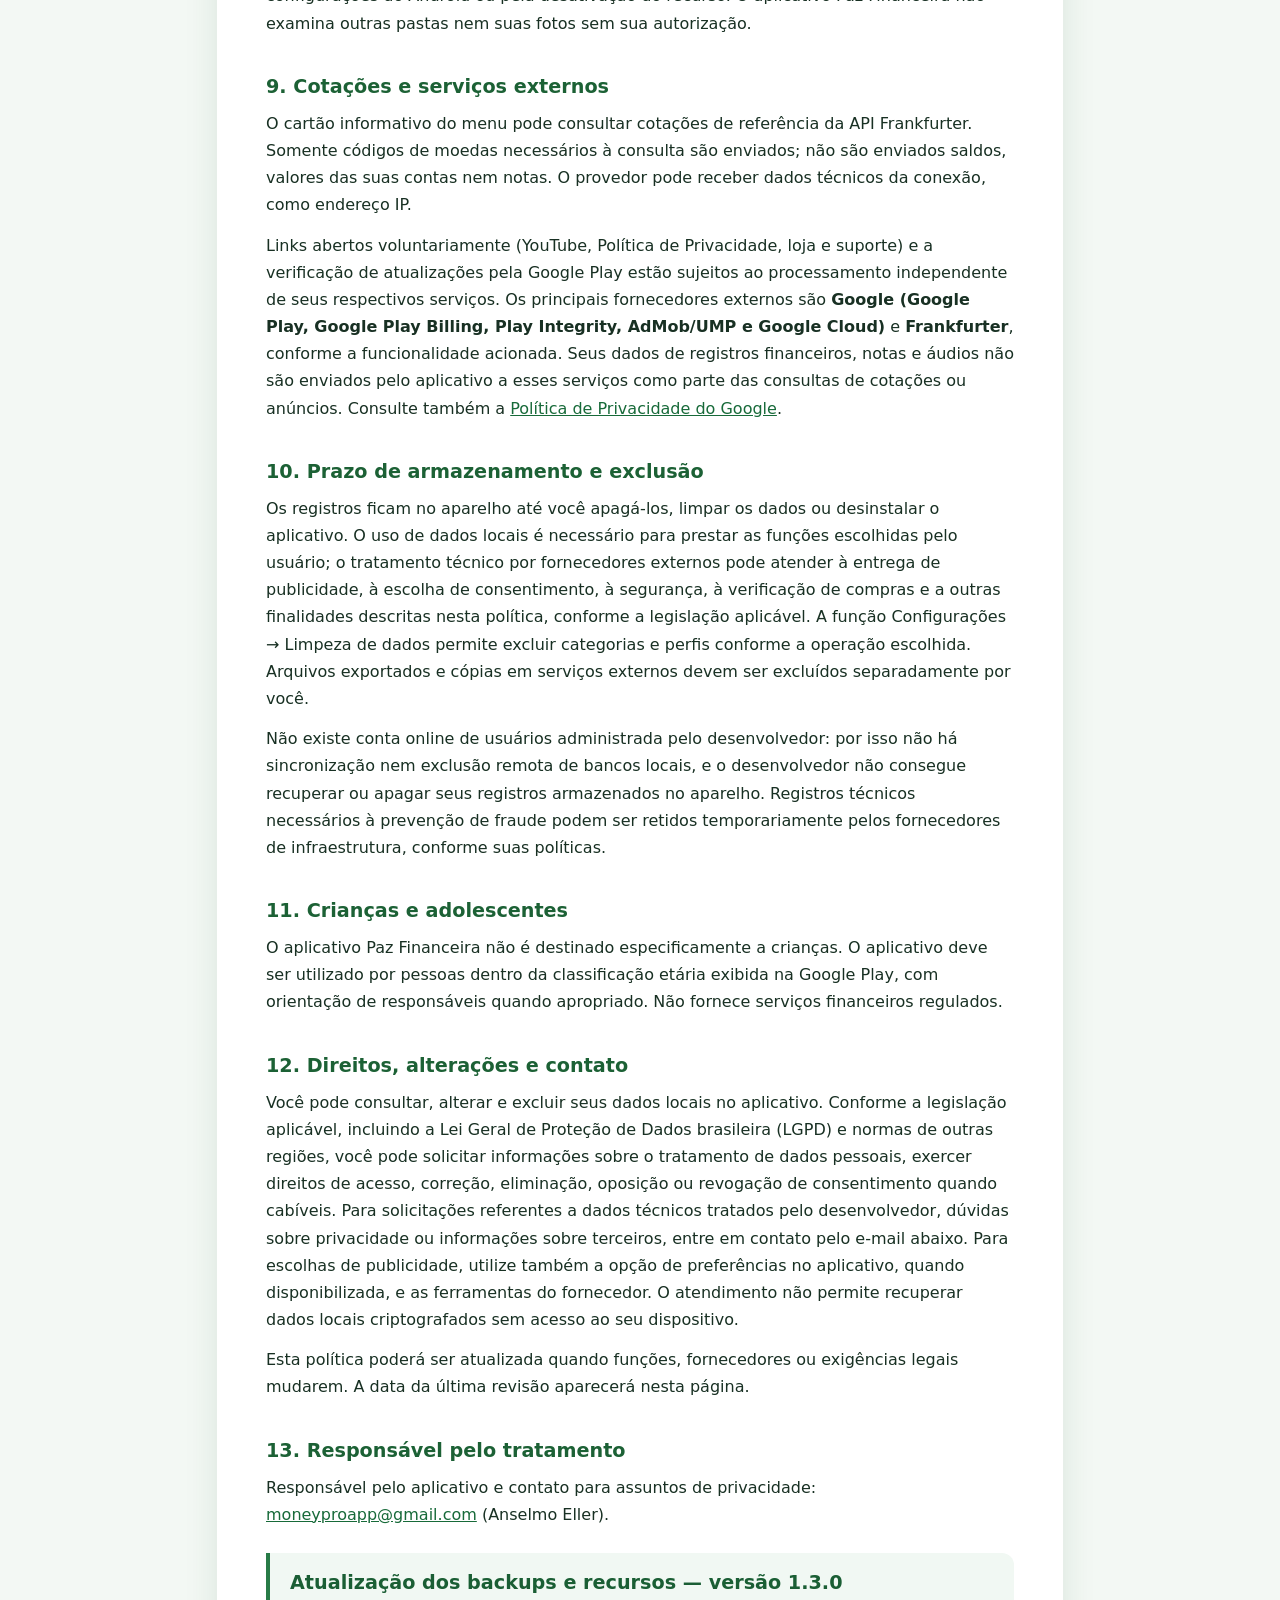
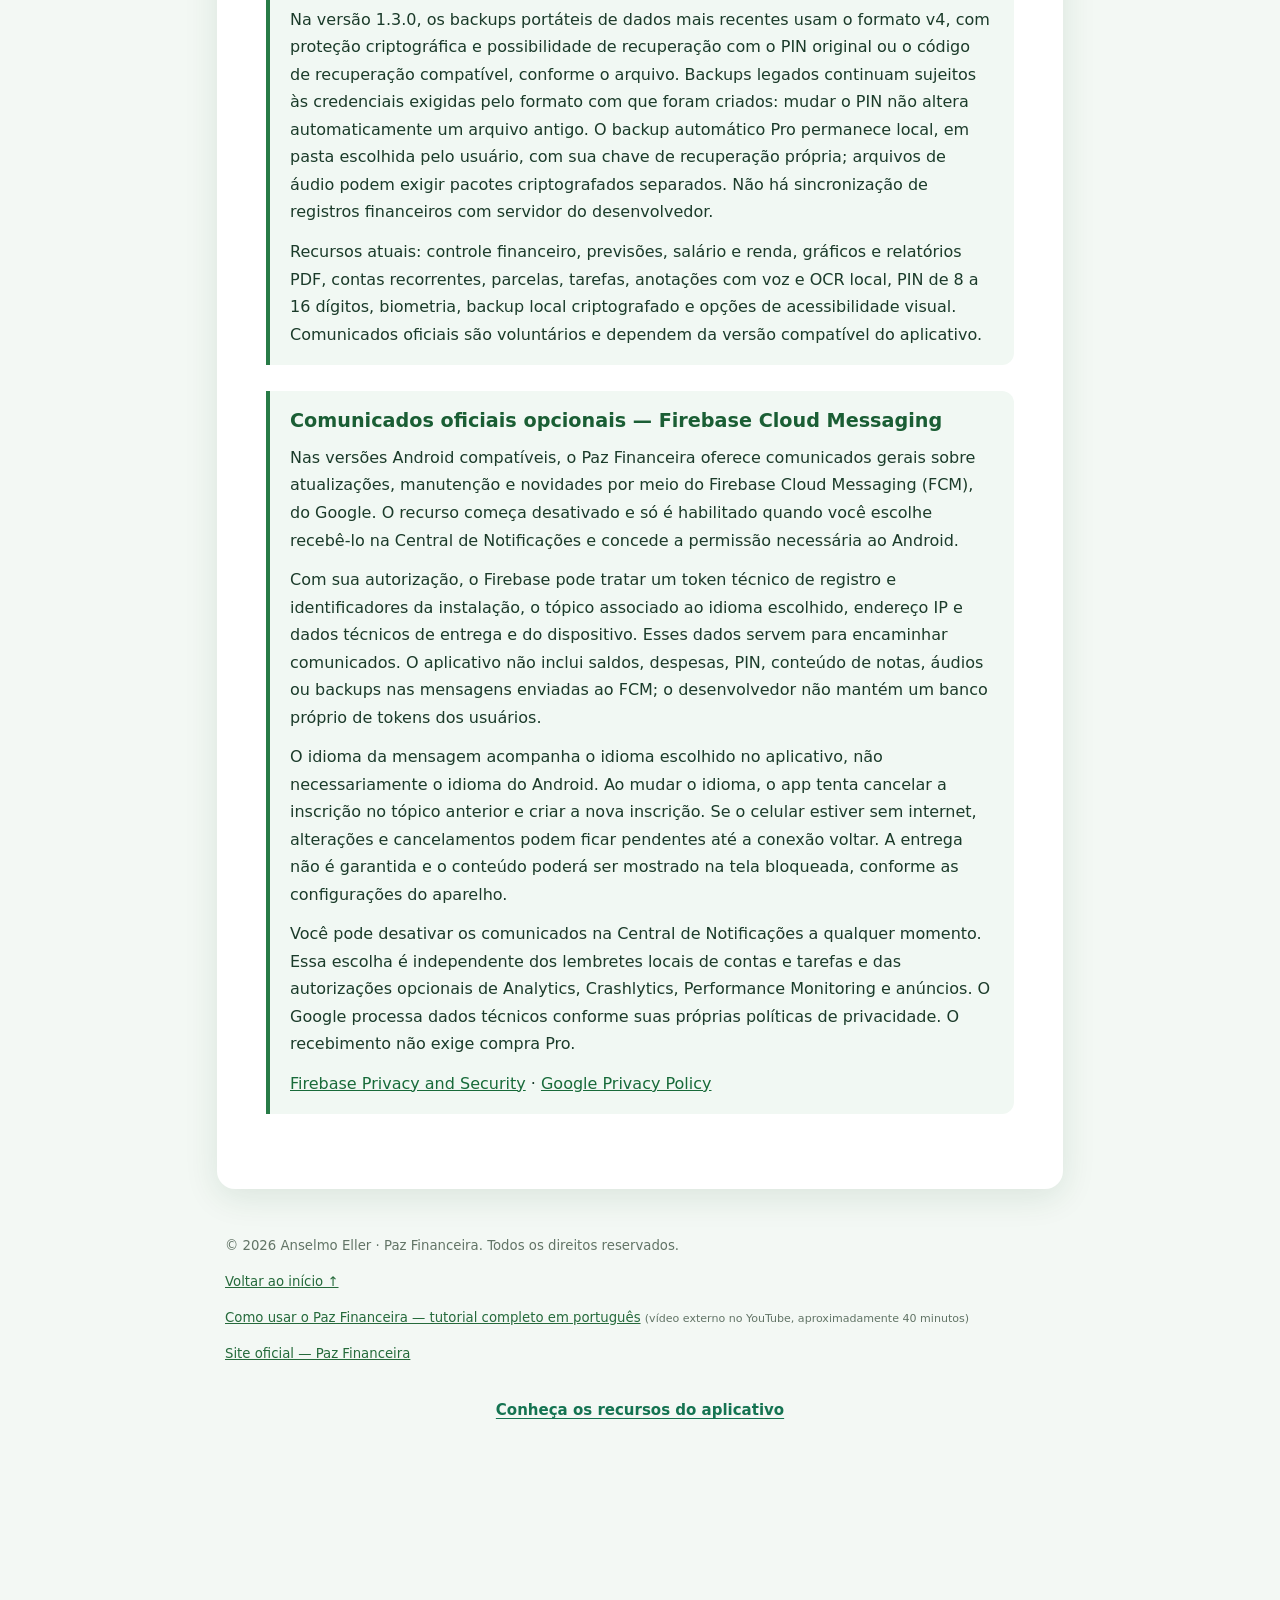
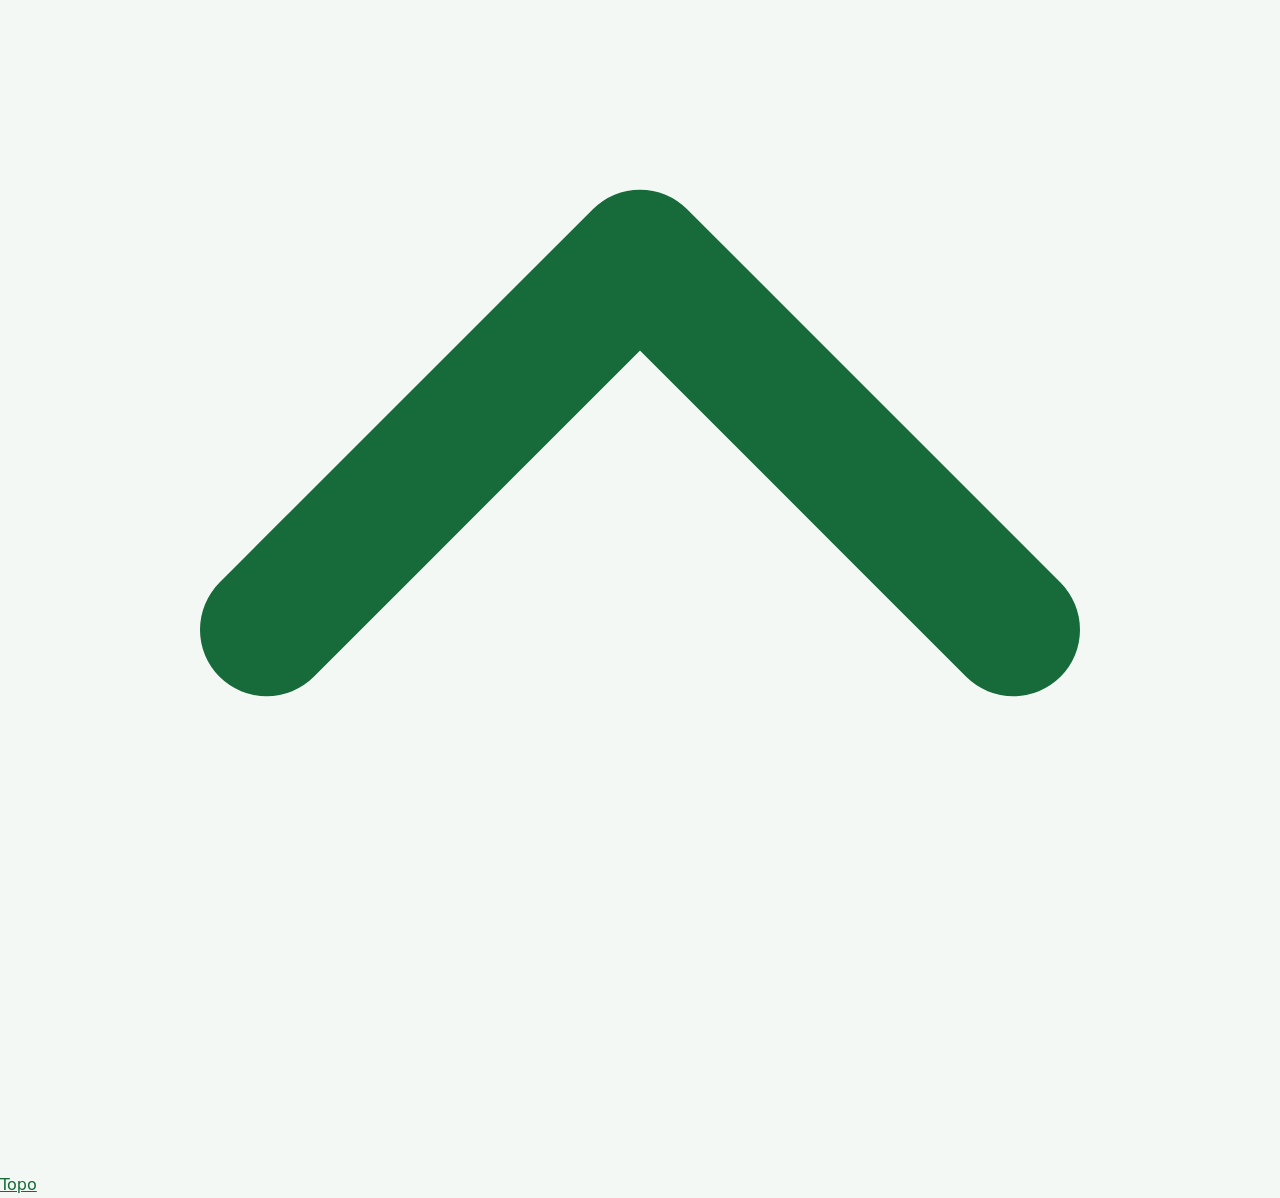
==== commit 7b0f4dd8: "Inclui politica de privacidade para Windows" ====
--- a/index.html
+++ b/index.html
@@ -4,7 +4,7 @@
 <head>
 <meta charset="utf-8">
 <meta name="viewport" content="width=device-width, initial-scale=1">
-<meta name="description" content="Como seus dados são utilizados, protegidos e controlados no aplicativo Paz Financeira 1.3.0.">
+<meta name="description" content="Esta política abrange as versões Android e Windows do aplicativo, desenvolvido por Anselmo Eller. As seções originais abaixo descrevem o Android; as regras específicas do Windows estão neste complemento. A versão Windows está em preparação para a Microsoft Store e ainda não foi lançada publicamente. As informações de licenciamento descrevem a integração planejada, sujeita à revisão antes do lançamento.">
 <link rel="canonical" href="https://anselmoeller.github.io/mymoney-privacidade/">
 <link rel="alternate" hreflang="pt-BR" href="https://anselmoeller.github.io/mymoney-privacidade/">
 <link rel="alternate" hreflang="en-US" href="https://anselmoeller.github.io/mymoney-privacidade/en/">
@@ -16,12 +16,12 @@
 <link rel="alternate" hreflang="x-default" href="https://anselmoeller.github.io/mymoney-privacidade/">
 <meta name="robots" content="index,follow">
 <meta name="theme-color" content="#216C36">
-<title>Política de Privacidade | Paz Financeira</title>
+<title>Política de privacidade — Android e Windows | Paz Financeira</title>
 
 <link rel="stylesheet" href="./assets/privacy-20261114.css">
 <link rel="stylesheet" href="./assets/pf-download-20261120.css">
 <!-- pf-seo-privacy-20261121: metadados sociais, sem alterar conteúdo jurídico -->
-<meta property="og:type" content="article"><meta property="og:title" content="Política de Privacidade | Paz Financeira"><meta property="og:description" content="Como seus dados são utilizados, protegidos e controlados no aplicativo Paz Financeira 1.3.0."><meta property="og:url" content="https://anselmoeller.github.io/mymoney-privacidade/"><meta property="og:image" content="https://anselmoeller.github.io/paz-financeira/assets/logo.png"><meta name="twitter:card" content="summary_large_image">
+<meta property="og:type" content="article"><meta property="og:title" content="Política de privacidade — Android e Windows | Paz Financeira"><meta property="og:description" content="Esta política abrange as versões Android e Windows do aplicativo, desenvolvido por Anselmo Eller. As seções originais abaixo descrevem o Android; as regras específicas do Windows estão neste complemento. A versão Windows está em preparação para a Microsoft Store e ainda não foi lançada publicamente. As informações de licenciamento descrevem a integração planejada, sujeita à revisão antes do lançamento."><meta property="og:url" content="https://anselmoeller.github.io/mymoney-privacidade/"><meta property="og:image" content="https://anselmoeller.github.io/paz-financeira/assets/logo.png"><meta name="twitter:card" content="summary_large_image">
 <!-- PF-SITES-FAVICON-20261121 -->
 <link rel="icon" type="image/png" sizes="32x32" href="/mymoney-privacidade/assets/pf-icon-32-20261121.png">
 <link rel="icon" type="image/png" sizes="48x48" href="/mymoney-privacidade/assets/pf-icon-48-20261121.png">
@@ -32,6 +32,19 @@
 <!-- PAZ-FINANCEIRA-BACK-TO-TOP-20261121 -->
 <link rel="stylesheet" href="/mymoney-privacidade/assets/botao-topo.css">
 <script defer src="/mymoney-privacidade/assets/botao-topo.js"></script>
+<!-- pf-windows-style-20261124 -->
+<style>
+#pf-windows-20261124{box-sizing:border-box;margin:1.2rem auto;padding:clamp(1rem,3vw,2rem);max-width:1040px;background:#f0f7f2;color:#263a2d;border:1px solid #b9d5c1;border-left:5px solid #216c36;border-radius:16px;line-height:1.65;overflow-wrap:anywhere}
+#pf-windows-20261124 h2,#pf-windows-20261124 h3{color:#19572d;margin:0 0 .5em;line-height:1.3}
+#pf-windows-20261124 p{margin:.6em 0 1em;color:#263a2d}
+#pf-windows-20261124 .pf-w-grid{display:grid;grid-template-columns:repeat(auto-fit,minmax(min(100%,260px),1fr));gap:1rem;margin:1rem 0}
+#pf-windows-20261124 .pf-w-card{min-width:0;background:#fff;border:1px solid #d3e3d8;border-radius:12px;padding:1rem}
+#pf-windows-20261124 .pf-w-button{display:inline-block;background:#216c36;color:#fff;padding:.65em 1em;border-radius:9px;text-decoration:none;font-weight:700;max-width:100%}
+#pf-windows-20261124 .pf-w-status{display:inline-block;font-weight:700;border:1px solid #b9d5c1;background:#e1eee5;padding:.35em .7em;border-radius:8px}
+#pf-windows-20261124 a:not(.pf-w-button){color:#19572d;text-decoration:underline}
+#pf-windows-20261124 a:focus-visible{outline:3px solid #4169e1;outline-offset:3px}
+#pf-windows-20261124 .pf-w-divider{border-top:1px solid #b9d5c1;padding-top:1em;margin-top:1em}
+</style>
 </head>
 <body id="top">
 <span id="pf-btt-start-20261121" aria-hidden="true"></span>
@@ -75,6 +88,25 @@
     <figure class="pf-download-qr"><a href="https://play.google.com/store/apps/details?id=com.anspro.mymoney.app&amp;hl=pt_BR" target="_blank" rel="noopener noreferrer"><img src="./assets/qr-play-pt.png" alt="QR Code — Google Play / Paz Financeira" width="144" height="144" loading="lazy" decoding="async"></a><figcaption>Escaneie o QR Code com o celular para abrir a página oficial do Paz Financeira na Google Play.</figcaption></figure>
   </div>
 </section>
+<!-- pf-windows-20261124:start -->
+<section id="pf-windows-20261124" aria-labelledby="pf-w-title">
+<h2 id="pf-w-title">Política de privacidade — Android e Windows</h2>
+<p><strong>Complemento Windows: 24 de novembro de 2026</strong></p>
+<p>Esta política abrange as versões Android e Windows do aplicativo, desenvolvido por Anselmo Eller. As seções originais abaixo descrevem o Android; as regras específicas do Windows estão neste complemento. A versão Windows está em preparação para a Microsoft Store e ainda não foi lançada publicamente. As informações de licenciamento descrevem a integração planejada, sujeita à revisão antes do lançamento.</p>
+<h3>Dados e segurança local</h3>
+<p>O Windows permite registrar despesas, rendas, tarefas, lembretes, notas, diário, metas de poupança, recibos, áudio, texto reconhecido e preferências. Os bancos estruturados são armazenados localmente com AES-256-GCM; a chave é protegida pelo armazenamento seguro do Windows (Electron safeStorage/DPAPI). O PIN de acesso é opcional, de 8 a 16 dígitos. Não há conta online do desenvolvedor nem sincronização automática de registros. A proteção depende do dispositivo e não elimina todos os riscos. A biometria Windows Hello ainda não está disponível.</p>
+<h3>Microfone, ditado e OCR</h3>
+<p>O microfone é usado somente quando você solicita a gravação. A transcrição interna tenta usar um reconhecedor local do Windows compatível com o idioma; sua disponibilidade depende das permissões, componentes instalados e formato de áudio. Se você utilizar o ditado do sistema (Win + H), o serviço de voz do Windows poderá processar informações online conforme suas configurações. O OCR usa arquivos escolhidos por você e recursos locais compatíveis. Não há envio automático de gravações ao desenvolvedor para transcrição. Para transcrever, o aplicativo cria um arquivo WAV temporário local e tenta removê-lo ao terminar. Uma falha ou interrupção abrupta pode deixar arquivos temporários no dispositivo.</p>
+<h3>Backups, arquivos e notificações</h3>
+<p>As cópias portáteis são criptografadas e protegidas pela credencial exigida pelo formato. Backups Windows podem utilizar um PIN próprio de 8 a 16 dígitos, independente do PIN de acesso. As cópias automáticas Pro usam a pasta escolhida e exigem que o programa esteja em execução e o cofre disponível; não há backup online do desenvolvedor. Mantenha a credencial em segurança. PDFs, TXT e outros arquivos exportados podem conter dados pessoais e não são automaticamente protegidos pelo PIN do app. As notificações locais dependem das permissões do Windows; títulos e datas podem ficar visíveis na tela bloqueada.</p>
+<h3>Compras Pro e serviços externos</h3>
+<p>A distribuição e o desbloqueio Pro por compra única estão sendo preparados para a Microsoft Store. Quando implementado, o pagamento e a validação de licença serão processados pela Microsoft; o aplicativo não deverá receber os dados completos do cartão. A Microsoft poderá tratar dados de conta, transação, licença, dispositivo e conexão segundo suas políticas. Compras Android e Windows são independentes. A versão Windows atual não inclui publicidade, AdMob, comunicados Firebase nem telemetria remota do desenvolvedor. Consultas opcionais de câmbio à API Frankfurter usam códigos de moedas, não saldos ou notas; o provedor pode receber dados técnicos de conexão. Links externos seguem as políticas dos respectivos serviços.</p>
+<h3>Retenção, exclusão e direitos</h3>
+<p>Os dados locais são mantidos até serem excluídos ou removidos do dispositivo. Você pode consultar, corrigir e limpar registros no aplicativo; backups e exportações devem ser removidos separadamente. O desenvolvedor não pode apagar ou recuperar remotamente seu banco local. Para dúvidas e direitos de privacidade conforme a legislação aplicável, inclusive LGPD, entre em contato com moneyproapp@gmail.com. Solicitações de compra e licença também podem exigir atendimento da Microsoft.</p>
+<p><a href="https://privacy.microsoft.com/privacystatement">Política de privacidade da Microsoft</a> · <a href="mailto:moneyproapp@gmail.com">moneyproapp@gmail.com</a></p>
+<div class="pf-w-divider"><strong>Android — disponível na Google Play</strong></div>
+</section>
+<!-- pf-windows-20261124:end -->
 <h2 id="section-1">1. Aplicativo e finalidade</h2>
 <p>Esta política se aplica ao aplicativo Paz Financeira (anteriormente MyMoney, MeuDinheiro e MiDinero), desenvolvido por Anselmo Eller, identificador Android com.anspro.mymoney.app, versão 1.3.0. A ferramenta organiza finanças pessoais, rendas, anotações, áudios, tarefas, diário e planejamento de poupança; não é banco, corretora nem realiza transações bancárias.</p>
 <p>O uso principal é local. Não é necessário criar uma conta online do desenvolvedor para armazenar seus registros.</p>
